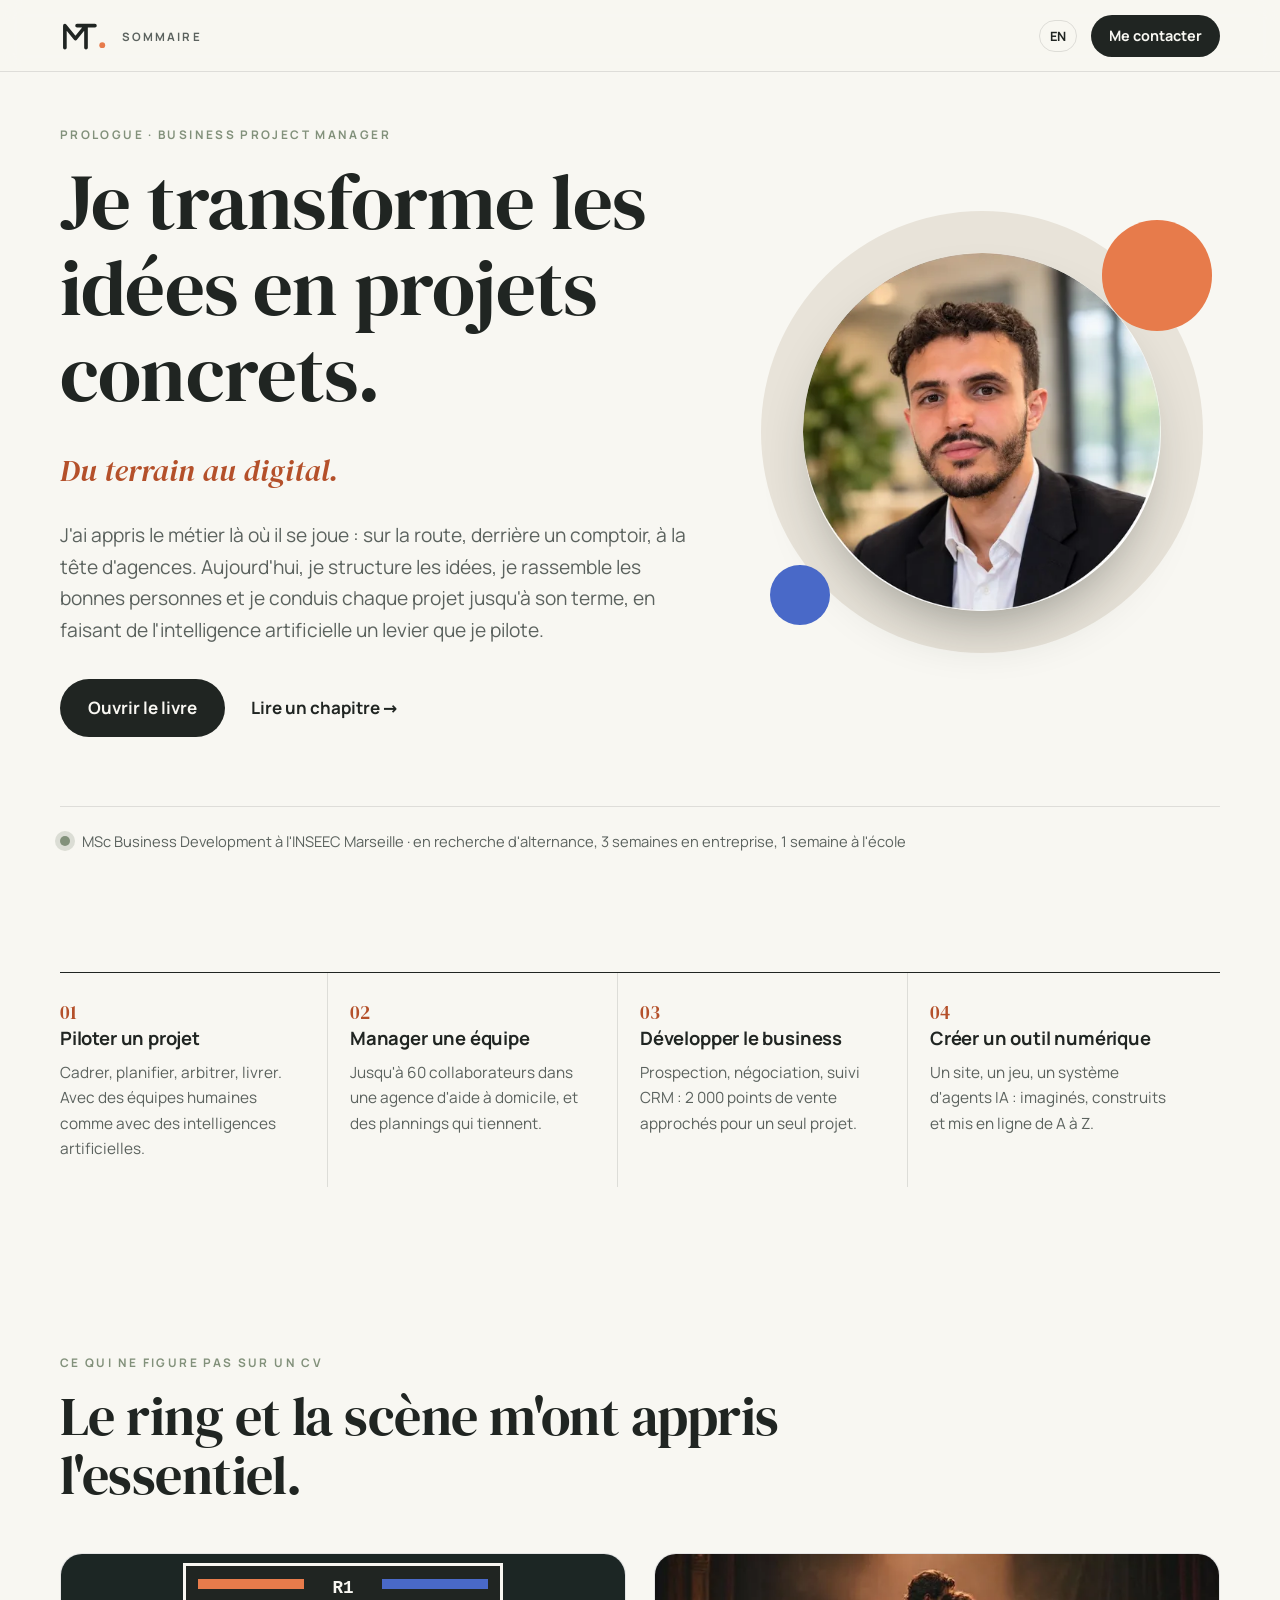
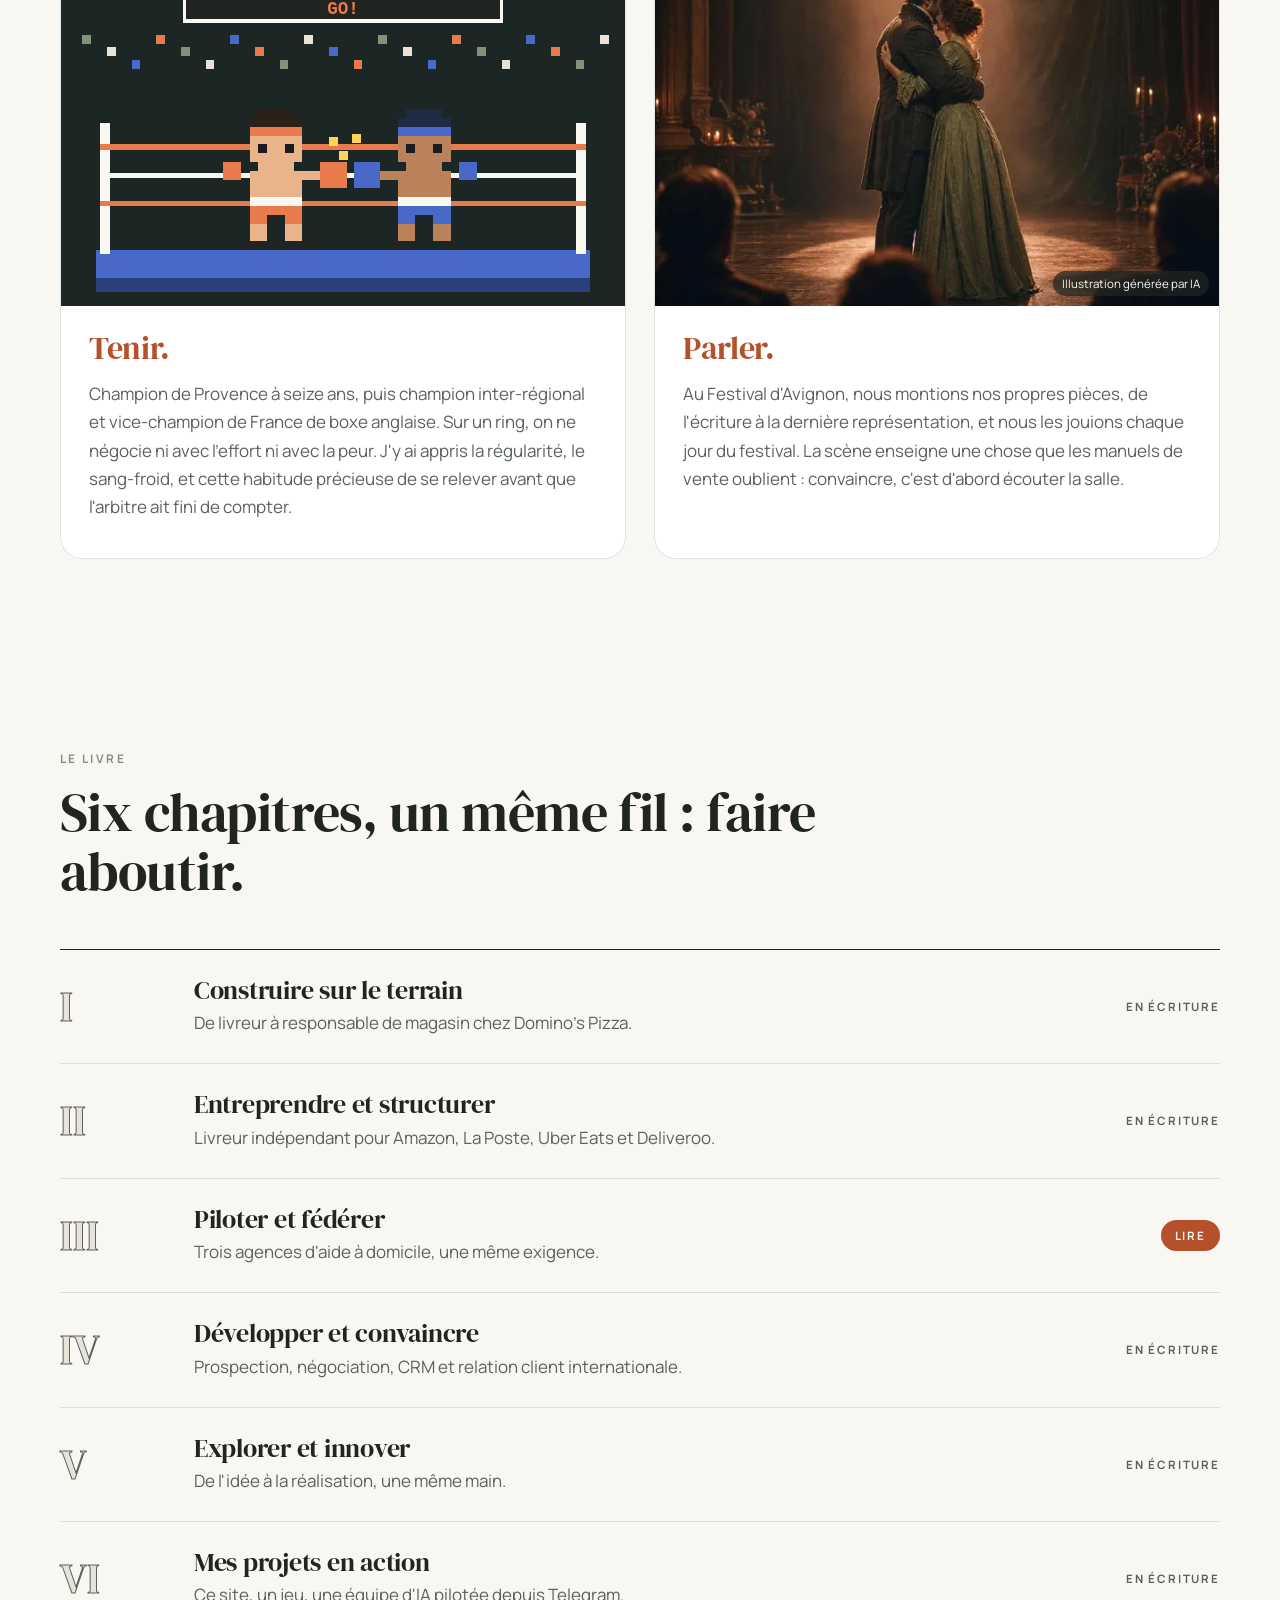
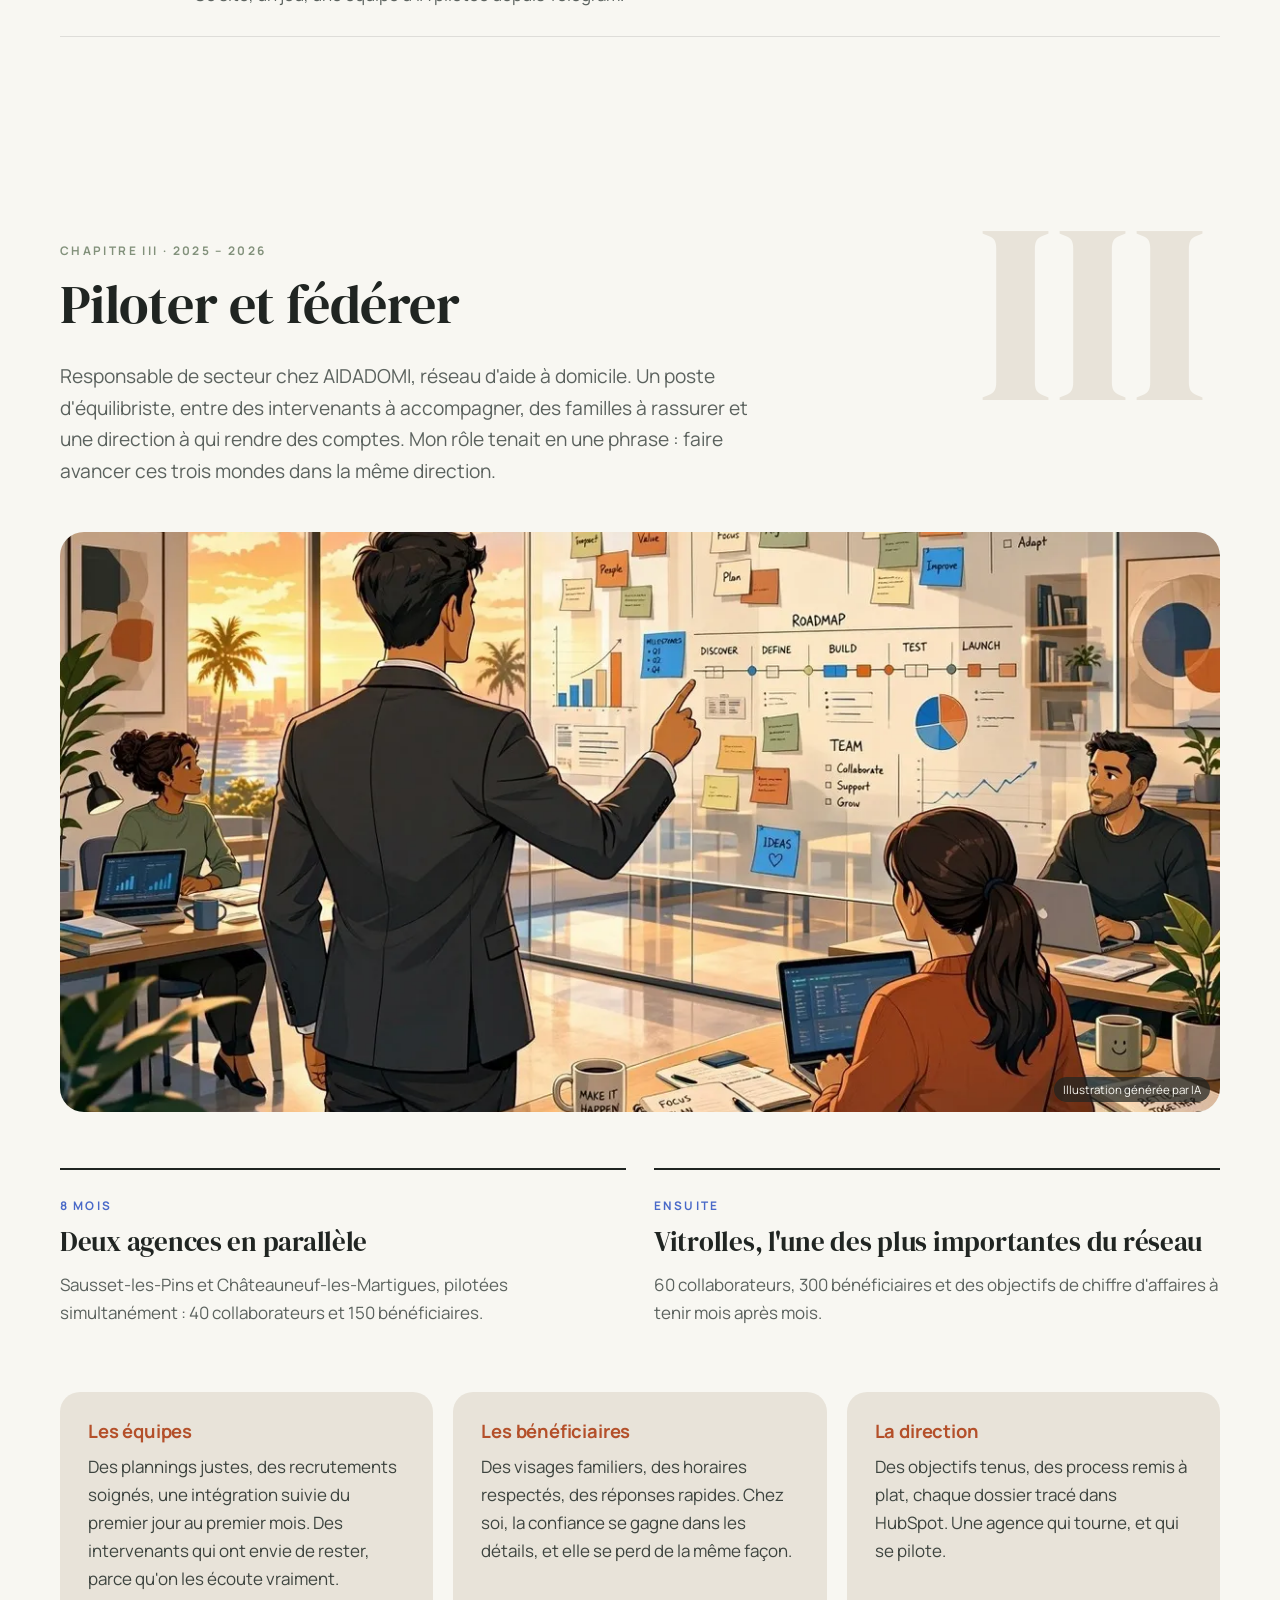
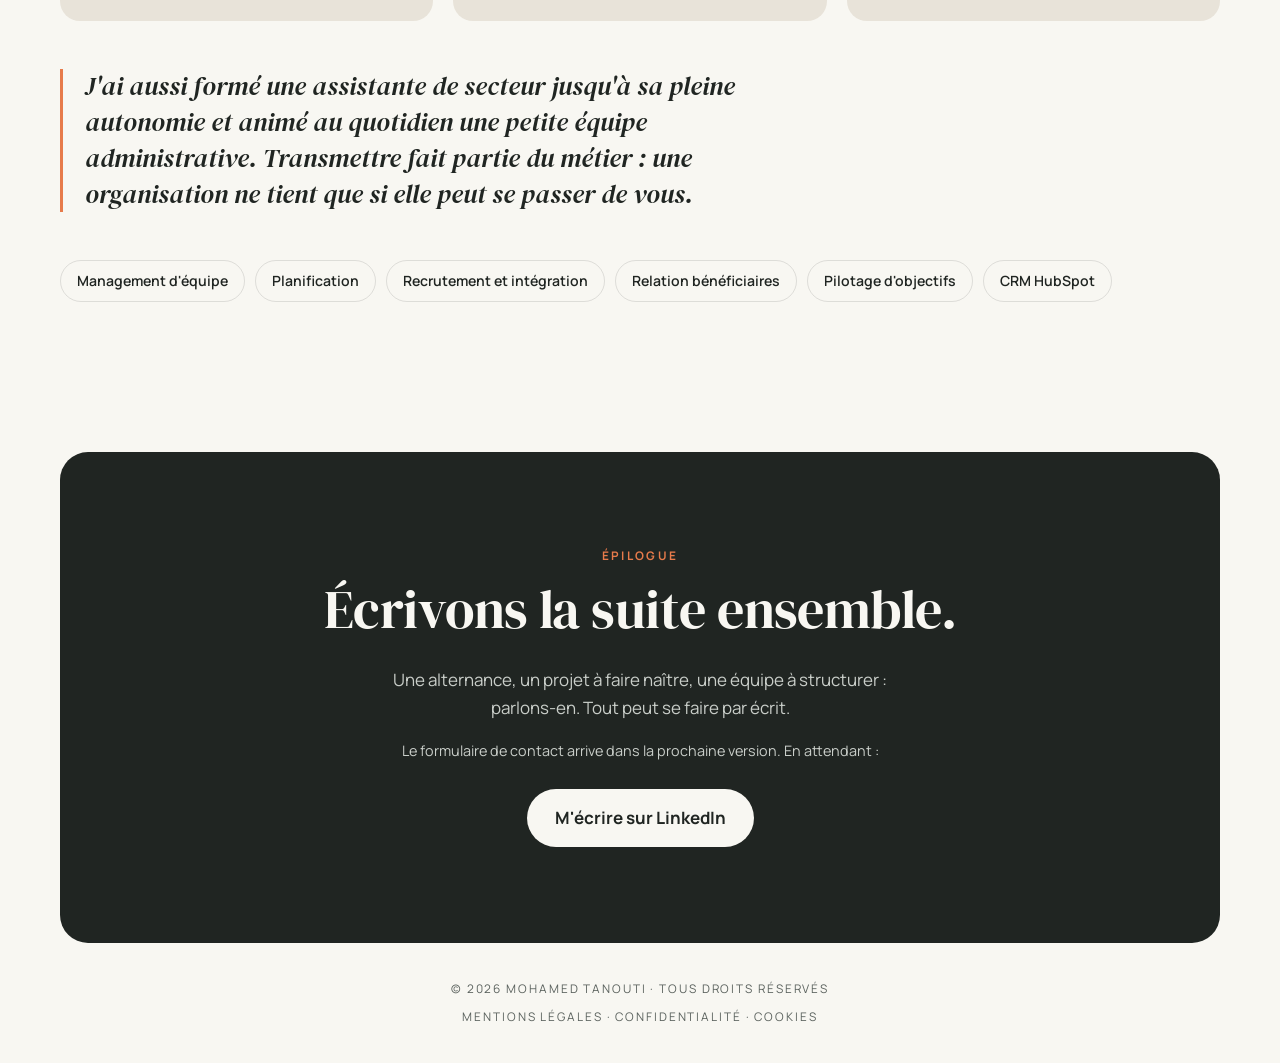
==== index.html @ 03c58f53 "Refonte Natural Digital : prototype (accueil + chapitre III), livre.js et CSP dédiée Co-Authored-By:" ====
<!DOCTYPE html>
<html lang="fr">
<head>
  <meta charset="utf-8">
  <meta name="viewport" content="width=device-width, initial-scale=1">
  <title>Mohamed Tanouti — Business Project Manager à Marseille</title>
  <meta name="description" content="Business Project Manager à Marseille, en recherche d'alternance. Du terrain au digital : management d'équipes, développement commercial et projets numériques conduits de l'idée à la mise en ligne.">
  <link rel="canonical" href="https://les-experiences-de-mohamed-tanouti.pages.dev/">
  <link rel="alternate" hreflang="fr" href="https://les-experiences-de-mohamed-tanouti.pages.dev/">
  <link rel="alternate" hreflang="en" href="https://les-experiences-de-mohamed-tanouti.pages.dev/en/">
  <link rel="alternate" hreflang="x-default" href="https://les-experiences-de-mohamed-tanouti.pages.dev/">
  <meta property="og:type" content="profile">
  <meta property="og:locale" content="fr_FR">
  <meta property="og:title" content="Mohamed Tanouti — Business Project Manager">
  <meta property="og:description" content="Je transforme les idées en projets concrets. Du terrain au digital.">
  <meta property="og:url" content="https://les-experiences-de-mohamed-tanouti.pages.dev/">
  <meta property="og:image" content="https://les-experiences-de-mohamed-tanouti.pages.dev/img/portrait-800.webp">
  <meta name="theme-color" content="#F8F7F2">
  <link rel="preload" href="/polices/manrope.woff2" as="font" type="font/woff2" crossorigin>
  <link rel="preload" href="/polices/dm-serif-display.woff2" as="font" type="font/woff2" crossorigin>
  <link rel="stylesheet" href="/nd.css">
  <link rel="icon" href="/favicon.svg" type="image/svg+xml">
  <script src="/livre.js" defer></script>
</head>
<body>
  <a class="evitement" href="#contenu">Aller au contenu</a>
  <div class="progression" aria-hidden="true"></div>

  <header class="tete">
    <a class="mt" href="#table" data-ouvre-table aria-controls="table" aria-expanded="false" aria-label="Ouvrir la table des matières">
      <svg viewBox="0 0 64 40" aria-hidden="true"><path class="mt__trait" d="M6 34V7l13 16L32 7v27M21 7h22"/><circle class="mt__point" cx="52" cy="31" r="3.6"/></svg>
      <span class="mt__aide">Sommaire</span>
    </a>
    <nav class="tete__liens" aria-label="Raccourcis">
      <a href="/en/" hreflang="en" lang="en" class="langue" aria-label="English version">EN</a>
      <a href="#epilogue" class="bouton bouton--petit">Me contacter</a>
    </nav>
  </header>

  <nav id="table" class="table" aria-label="Table des matières" hidden>
    <div class="table__page">
      <p class="surtitre">Table des matières</p>
      <ol class="table__liste">
        <li><a href="#prologue"><span>Prologue</span>Qui je suis</a></li>
        <li><a href="#chapitres"><span>I</span>Construire sur le terrain</a></li>
        <li><a href="#chapitres"><span>II</span>Entreprendre et structurer</a></li>
        <li><a href="#chapitre-3"><span>III</span>Piloter et fédérer</a></li>
        <li><a href="#chapitres"><span>IV</span>Développer et convaincre</a></li>
        <li><a href="#chapitres"><span>V</span>Explorer et innover</a></li>
        <li><a href="#chapitres"><span>VI</span>Mes projets en action</a></li>
        <li><a href="#epilogue"><span>Épilogue</span>Écrivons la suite ensemble</a></li>
      </ol>
      <button type="button" class="table__fermer" data-ferme-table>Fermer</button>
    </div>
  </nav>

  <main id="contenu">

    <!-- PROLOGUE -->
    <section id="prologue" class="prologue" aria-labelledby="titre-prologue">
      <div class="prologue__texte">
        <p class="surtitre">Prologue · Business Project Manager</p>
        <h1 id="titre-prologue">Je transforme les idées en projets concrets.</h1>
        <p class="signature">Du terrain au digital.</p>
        <p class="chapo">J'ai appris le métier là où il se joue : sur la route, derrière un comptoir, à la tête d'agences. Aujourd'hui, je structure les idées, je rassemble les bonnes personnes et je conduis chaque projet jusqu'à son terme, en faisant de l'intelligence artificielle un levier que je pilote.</p>
        <div class="actions">
          <a class="bouton" href="#chapitres">Ouvrir le livre</a>
          <a class="lien" href="#chapitre-3">Lire un chapitre →</a>
        </div>
      </div>
      <div class="prologue__visuel">
        <span class="forme forme--sable" data-profondeur="18" aria-hidden="true"></span>
        <span class="forme forme--terre" data-profondeur="-26" aria-hidden="true"></span>
        <span class="forme forme--bleu" data-profondeur="34" aria-hidden="true"></span>
        <img class="portrait" src="/img/portrait-800.webp" srcset="/img/portrait-480.webp 480w, /img/portrait-800.webp 800w" sizes="(max-width: 760px) 70vw, 420px" width="800" height="800" alt="Portrait de Mohamed Tanouti, en veste sombre et chemise blanche" fetchpriority="high">
      </div>
      <p class="prologue__statut"><span class="pastille" aria-hidden="true"></span>MSc Business Development à l'INSEEC Marseille · en recherche d'alternance, 3 semaines en entreprise, 1 semaine à l'école</p>
    </section>

    <!-- SAVOIR-FAIRE -->
    <section class="savoir" aria-labelledby="titre-savoir">
      <h2 id="titre-savoir" class="visuellement-cache">Ce que je sais faire</h2>
      <ul class="savoir__liste">
        <li data-revele><span class="savoir__num">01</span><h3>Piloter un projet</h3><p>Cadrer, planifier, arbitrer, livrer. Avec des équipes humaines comme avec des intelligences artificielles.</p></li>
        <li data-revele><span class="savoir__num">02</span><h3>Manager une équipe</h3><p>Jusqu'à 60 collaborateurs dans une agence d'aide à domicile, et des plannings qui tiennent.</p></li>
        <li data-revele><span class="savoir__num">03</span><h3>Développer le business</h3><p>Prospection, négociation, suivi CRM : 2 000 points de vente approchés pour un seul projet.</p></li>
        <li data-revele><span class="savoir__num">04</span><h3>Créer un outil numérique</h3><p>Un site, un jeu, un système d'agents IA : imaginés, construits et mis en ligne de A à Z.</p></li>
      </ul>
    </section>

    <!-- PERSONNALITÉ -->
    <section class="personnalite" aria-labelledby="titre-perso">
      <div class="entete-section" data-revele>
        <p class="surtitre">Ce qui ne figure pas sur un CV</p>
        <h2 id="titre-perso">Le ring et la scène m'ont appris l'essentiel.</h2>
      </div>
      <div class="perso">
        <article class="perso__carte" data-revele>
          <div class="perso__media perso__media--boxe" data-anime><svg class="boxe8" viewBox="0 0 320 200" role="img" aria-label="Animation en pixel art, façon jeu vidéo des années 1980 : deux boxeurs échangent des coups sur un ring, sous un tableau de score">
  <rect class="boxe8__fond" width="320" height="200"/>
  <g class="boxe8__foule"><rect x="12" y="46" width="5" height="5" fill="#82917B"/><rect x="26" y="53" width="5" height="5" fill="#E8E3D9"/><rect x="40" y="60" width="5" height="5" fill="#4969C8"/><rect x="54" y="46" width="5" height="5" fill="#E77B4B"/><rect x="68" y="53" width="5" height="5" fill="#82917B"/><rect x="82" y="60" width="5" height="5" fill="#E8E3D9"/><rect x="96" y="46" width="5" height="5" fill="#4969C8"/><rect x="110" y="53" width="5" height="5" fill="#E77B4B"/><rect x="124" y="60" width="5" height="5" fill="#82917B"/><rect x="138" y="46" width="5" height="5" fill="#E8E3D9"/><rect x="152" y="53" width="5" height="5" fill="#4969C8"/><rect x="166" y="60" width="5" height="5" fill="#E77B4B"/><rect x="180" y="46" width="5" height="5" fill="#82917B"/><rect x="194" y="53" width="5" height="5" fill="#E8E3D9"/><rect x="208" y="60" width="5" height="5" fill="#4969C8"/><rect x="222" y="46" width="5" height="5" fill="#E77B4B"/><rect x="236" y="53" width="5" height="5" fill="#82917B"/><rect x="250" y="60" width="5" height="5" fill="#E8E3D9"/><rect x="264" y="46" width="5" height="5" fill="#4969C8"/><rect x="278" y="53" width="5" height="5" fill="#E77B4B"/><rect x="292" y="60" width="5" height="5" fill="#82917B"/><rect x="306" y="46" width="5" height="5" fill="#E8E3D9"/></g>
  <g class="boxe8__score">
    <rect x="70" y="6" width="180" height="32" fill="#202522" stroke="#F8F7F2" stroke-width="2"/>
    <rect x="78" y="14" width="60" height="6" fill="#3a3f3c"/><rect class="vie vie--a" x="78" y="14" width="60" height="6" fill="#E77B4B"/>
    <rect x="182" y="14" width="60" height="6" fill="#3a3f3c"/><rect class="vie vie--b" x="182" y="14" width="60" height="6" fill="#4969C8"/>
    <text x="160" y="22" class="boxe8__round">R1</text>
    <text x="160" y="34" class="boxe8__chrono">GO!</text>
  </g>
  <g class="boxe8__ring">
    <rect x="20" y="168" width="280" height="16" fill="#4969C8"/>
    <rect x="20" y="184" width="280" height="8" fill="#2c3f7d"/>
    <rect x="22" y="96" width="6" height="74" fill="#F8F7F2"/><rect x="292" y="96" width="6" height="74" fill="#F8F7F2"/>
    <rect x="22" y="108" width="276" height="3" fill="#E77B4B"/><rect x="22" y="124" width="276" height="3" fill="#F8F7F2"/><rect x="22" y="140" width="276" height="3" fill="#E77B4B"/>
  </g>
  <g class="pix pix--a"><rect x="112" y="88" width="5" height="5" fill="#2b2118"/><rect x="117" y="88" width="5" height="5" fill="#2b2118"/><rect x="122" y="88" width="5" height="5" fill="#2b2118"/><rect x="127" y="88" width="5" height="5" fill="#2b2118"/><rect x="107" y="93" width="5" height="5" fill="#2b2118"/><rect x="112" y="93" width="5" height="5" fill="#2b2118"/><rect x="117" y="93" width="5" height="5" fill="#2b2118"/><rect x="122" y="93" width="5" height="5" fill="#2b2118"/><rect x="127" y="93" width="5" height="5" fill="#2b2118"/><rect x="132" y="93" width="5" height="5" fill="#2b2118"/><rect x="107" y="98" width="5" height="5" fill="#E77B4B"/><rect x="112" y="98" width="5" height="5" fill="#E77B4B"/><rect x="117" y="98" width="5" height="5" fill="#E77B4B"/><rect x="122" y="98" width="5" height="5" fill="#E77B4B"/><rect x="127" y="98" width="5" height="5" fill="#E77B4B"/><rect x="132" y="98" width="5" height="5" fill="#E77B4B"/><rect x="107" y="103" width="5" height="5" fill="#e9b48a"/><rect x="112" y="103" width="5" height="5" fill="#e9b48a"/><rect x="117" y="103" width="5" height="5" fill="#e9b48a"/><rect x="122" y="103" width="5" height="5" fill="#e9b48a"/><rect x="127" y="103" width="5" height="5" fill="#e9b48a"/><rect x="132" y="103" width="5" height="5" fill="#e9b48a"/><rect x="107" y="108" width="5" height="5" fill="#e9b48a"/><rect x="112" y="108" width="5" height="5" fill="#1b1b1f"/><rect x="117" y="108" width="5" height="5" fill="#e9b48a"/><rect x="122" y="108" width="5" height="5" fill="#e9b48a"/><rect x="127" y="108" width="5" height="5" fill="#1b1b1f"/><rect x="132" y="108" width="5" height="5" fill="#e9b48a"/><rect x="107" y="113" width="5" height="5" fill="#e9b48a"/><rect x="112" y="113" width="5" height="5" fill="#e9b48a"/><rect x="117" y="113" width="5" height="5" fill="#e9b48a"/><rect x="122" y="113" width="5" height="5" fill="#e9b48a"/><rect x="127" y="113" width="5" height="5" fill="#e9b48a"/><rect x="132" y="113" width="5" height="5" fill="#e9b48a"/><rect x="92" y="118" width="5" height="5" fill="#E77B4B"/><rect x="97" y="118" width="5" height="5" fill="#E77B4B"/><rect x="112" y="118" width="5" height="5" fill="#e9b48a"/><rect x="117" y="118" width="5" height="5" fill="#e9b48a"/><rect x="122" y="118" width="5" height="5" fill="#e9b48a"/><rect x="127" y="118" width="5" height="5" fill="#e9b48a"/><rect x="92" y="123" width="5" height="5" fill="#E77B4B"/><rect x="97" y="123" width="5" height="5" fill="#E77B4B"/><rect x="107" y="123" width="5" height="5" fill="#e9b48a"/><rect x="112" y="123" width="5" height="5" fill="#e9b48a"/><rect x="117" y="123" width="5" height="5" fill="#e9b48a"/><rect x="122" y="123" width="5" height="5" fill="#e9b48a"/><rect x="127" y="123" width="5" height="5" fill="#e9b48a"/><rect x="132" y="123" width="5" height="5" fill="#e9b48a"/><rect x="107" y="128" width="5" height="5" fill="#e9b48a"/><rect x="112" y="128" width="5" height="5" fill="#e9b48a"/><rect x="117" y="128" width="5" height="5" fill="#e9b48a"/><rect x="122" y="128" width="5" height="5" fill="#e9b48a"/><rect x="127" y="128" width="5" height="5" fill="#e9b48a"/><rect x="132" y="128" width="5" height="5" fill="#e9b48a"/><rect x="107" y="133" width="5" height="5" fill="#e9b48a"/><rect x="112" y="133" width="5" height="5" fill="#e9b48a"/><rect x="117" y="133" width="5" height="5" fill="#e9b48a"/><rect x="122" y="133" width="5" height="5" fill="#e9b48a"/><rect x="127" y="133" width="5" height="5" fill="#e9b48a"/><rect x="132" y="133" width="5" height="5" fill="#e9b48a"/><rect x="107" y="138" width="5" height="5" fill="#F8F7F2"/><rect x="112" y="138" width="5" height="5" fill="#F8F7F2"/><rect x="117" y="138" width="5" height="5" fill="#F8F7F2"/><rect x="122" y="138" width="5" height="5" fill="#F8F7F2"/><rect x="127" y="138" width="5" height="5" fill="#F8F7F2"/><rect x="132" y="138" width="5" height="5" fill="#F8F7F2"/><rect x="107" y="143" width="5" height="5" fill="#E77B4B"/><rect x="112" y="143" width="5" height="5" fill="#E77B4B"/><rect x="117" y="143" width="5" height="5" fill="#E77B4B"/><rect x="122" y="143" width="5" height="5" fill="#E77B4B"/><rect x="127" y="143" width="5" height="5" fill="#E77B4B"/><rect x="132" y="143" width="5" height="5" fill="#E77B4B"/><rect x="107" y="148" width="5" height="5" fill="#E77B4B"/><rect x="112" y="148" width="5" height="5" fill="#E77B4B"/><rect x="127" y="148" width="5" height="5" fill="#E77B4B"/><rect x="132" y="148" width="5" height="5" fill="#E77B4B"/><rect x="107" y="153" width="5" height="5" fill="#e9b48a"/><rect x="112" y="153" width="5" height="5" fill="#e9b48a"/><rect x="127" y="153" width="5" height="5" fill="#e9b48a"/><rect x="132" y="153" width="5" height="5" fill="#e9b48a"/><rect x="107" y="158" width="5" height="5" fill="#e9b48a"/><rect x="112" y="158" width="5" height="5" fill="#e9b48a"/><rect x="127" y="158" width="5" height="5" fill="#e9b48a"/><rect x="132" y="158" width="5" height="5" fill="#e9b48a"/><rect x="102" y="163" width="5" height="5" fill="#202522"/><rect x="107" y="163" width="5" height="5" fill="#202522"/><rect x="132" y="163" width="5" height="5" fill="#202522"/><rect x="137" y="163" width="5" height="5" fill="#202522"/><g class="pix__poing"><rect x="147" y="118" width="5" height="5" fill="#E77B4B"/><rect x="152" y="118" width="5" height="5" fill="#E77B4B"/><rect x="157" y="118" width="5" height="5" fill="#E77B4B"/><rect x="132" y="123" width="5" height="5" fill="#e9b48a"/><rect x="137" y="123" width="5" height="5" fill="#e9b48a"/><rect x="142" y="123" width="5" height="5" fill="#e9b48a"/><rect x="147" y="123" width="5" height="5" fill="#E77B4B"/><rect x="152" y="123" width="5" height="5" fill="#E77B4B"/><rect x="157" y="123" width="5" height="5" fill="#E77B4B"/><rect x="147" y="128" width="5" height="5" fill="#E77B4B"/><rect x="152" y="128" width="5" height="5" fill="#E77B4B"/><rect x="157" y="128" width="5" height="5" fill="#E77B4B"/></g></g>
  <g class="pix pix--b" transform="translate(402 0) scale(-1 1)"><rect x="186" y="88" width="5" height="5" fill="#1f2a44"/><rect x="191" y="88" width="5" height="5" fill="#1f2a44"/><rect x="196" y="88" width="5" height="5" fill="#1f2a44"/><rect x="201" y="88" width="5" height="5" fill="#1f2a44"/><rect x="181" y="93" width="5" height="5" fill="#1f2a44"/><rect x="186" y="93" width="5" height="5" fill="#1f2a44"/><rect x="191" y="93" width="5" height="5" fill="#1f2a44"/><rect x="196" y="93" width="5" height="5" fill="#1f2a44"/><rect x="201" y="93" width="5" height="5" fill="#1f2a44"/><rect x="206" y="93" width="5" height="5" fill="#1f2a44"/><rect x="181" y="98" width="5" height="5" fill="#4969C8"/><rect x="186" y="98" width="5" height="5" fill="#4969C8"/><rect x="191" y="98" width="5" height="5" fill="#4969C8"/><rect x="196" y="98" width="5" height="5" fill="#4969C8"/><rect x="201" y="98" width="5" height="5" fill="#4969C8"/><rect x="206" y="98" width="5" height="5" fill="#4969C8"/><rect x="181" y="103" width="5" height="5" fill="#b9825a"/><rect x="186" y="103" width="5" height="5" fill="#b9825a"/><rect x="191" y="103" width="5" height="5" fill="#b9825a"/><rect x="196" y="103" width="5" height="5" fill="#b9825a"/><rect x="201" y="103" width="5" height="5" fill="#b9825a"/><rect x="206" y="103" width="5" height="5" fill="#b9825a"/><rect x="181" y="108" width="5" height="5" fill="#b9825a"/><rect x="186" y="108" width="5" height="5" fill="#1b1b1f"/><rect x="191" y="108" width="5" height="5" fill="#b9825a"/><rect x="196" y="108" width="5" height="5" fill="#b9825a"/><rect x="201" y="108" width="5" height="5" fill="#1b1b1f"/><rect x="206" y="108" width="5" height="5" fill="#b9825a"/><rect x="181" y="113" width="5" height="5" fill="#b9825a"/><rect x="186" y="113" width="5" height="5" fill="#b9825a"/><rect x="191" y="113" width="5" height="5" fill="#b9825a"/><rect x="196" y="113" width="5" height="5" fill="#b9825a"/><rect x="201" y="113" width="5" height="5" fill="#b9825a"/><rect x="206" y="113" width="5" height="5" fill="#b9825a"/><rect x="166" y="118" width="5" height="5" fill="#4969C8"/><rect x="171" y="118" width="5" height="5" fill="#4969C8"/><rect x="186" y="118" width="5" height="5" fill="#b9825a"/><rect x="191" y="118" width="5" height="5" fill="#b9825a"/><rect x="196" y="118" width="5" height="5" fill="#b9825a"/><rect x="201" y="118" width="5" height="5" fill="#b9825a"/><rect x="166" y="123" width="5" height="5" fill="#4969C8"/><rect x="171" y="123" width="5" height="5" fill="#4969C8"/><rect x="181" y="123" width="5" height="5" fill="#b9825a"/><rect x="186" y="123" width="5" height="5" fill="#b9825a"/><rect x="191" y="123" width="5" height="5" fill="#b9825a"/><rect x="196" y="123" width="5" height="5" fill="#b9825a"/><rect x="201" y="123" width="5" height="5" fill="#b9825a"/><rect x="206" y="123" width="5" height="5" fill="#b9825a"/><rect x="181" y="128" width="5" height="5" fill="#b9825a"/><rect x="186" y="128" width="5" height="5" fill="#b9825a"/><rect x="191" y="128" width="5" height="5" fill="#b9825a"/><rect x="196" y="128" width="5" height="5" fill="#b9825a"/><rect x="201" y="128" width="5" height="5" fill="#b9825a"/><rect x="206" y="128" width="5" height="5" fill="#b9825a"/><rect x="181" y="133" width="5" height="5" fill="#b9825a"/><rect x="186" y="133" width="5" height="5" fill="#b9825a"/><rect x="191" y="133" width="5" height="5" fill="#b9825a"/><rect x="196" y="133" width="5" height="5" fill="#b9825a"/><rect x="201" y="133" width="5" height="5" fill="#b9825a"/><rect x="206" y="133" width="5" height="5" fill="#b9825a"/><rect x="181" y="138" width="5" height="5" fill="#F8F7F2"/><rect x="186" y="138" width="5" height="5" fill="#F8F7F2"/><rect x="191" y="138" width="5" height="5" fill="#F8F7F2"/><rect x="196" y="138" width="5" height="5" fill="#F8F7F2"/><rect x="201" y="138" width="5" height="5" fill="#F8F7F2"/><rect x="206" y="138" width="5" height="5" fill="#F8F7F2"/><rect x="181" y="143" width="5" height="5" fill="#4969C8"/><rect x="186" y="143" width="5" height="5" fill="#4969C8"/><rect x="191" y="143" width="5" height="5" fill="#4969C8"/><rect x="196" y="143" width="5" height="5" fill="#4969C8"/><rect x="201" y="143" width="5" height="5" fill="#4969C8"/><rect x="206" y="143" width="5" height="5" fill="#4969C8"/><rect x="181" y="148" width="5" height="5" fill="#4969C8"/><rect x="186" y="148" width="5" height="5" fill="#4969C8"/><rect x="201" y="148" width="5" height="5" fill="#4969C8"/><rect x="206" y="148" width="5" height="5" fill="#4969C8"/><rect x="181" y="153" width="5" height="5" fill="#b9825a"/><rect x="186" y="153" width="5" height="5" fill="#b9825a"/><rect x="201" y="153" width="5" height="5" fill="#b9825a"/><rect x="206" y="153" width="5" height="5" fill="#b9825a"/><rect x="181" y="158" width="5" height="5" fill="#b9825a"/><rect x="186" y="158" width="5" height="5" fill="#b9825a"/><rect x="201" y="158" width="5" height="5" fill="#b9825a"/><rect x="206" y="158" width="5" height="5" fill="#b9825a"/><rect x="176" y="163" width="5" height="5" fill="#202522"/><rect x="181" y="163" width="5" height="5" fill="#202522"/><rect x="206" y="163" width="5" height="5" fill="#202522"/><rect x="211" y="163" width="5" height="5" fill="#202522"/><g class="pix__poing"><rect x="221" y="118" width="5" height="5" fill="#4969C8"/><rect x="226" y="118" width="5" height="5" fill="#4969C8"/><rect x="231" y="118" width="5" height="5" fill="#4969C8"/><rect x="206" y="123" width="5" height="5" fill="#b9825a"/><rect x="211" y="123" width="5" height="5" fill="#b9825a"/><rect x="216" y="123" width="5" height="5" fill="#b9825a"/><rect x="221" y="123" width="5" height="5" fill="#4969C8"/><rect x="226" y="123" width="5" height="5" fill="#4969C8"/><rect x="231" y="123" width="5" height="5" fill="#4969C8"/><rect x="221" y="128" width="5" height="5" fill="#4969C8"/><rect x="226" y="128" width="5" height="5" fill="#4969C8"/><rect x="231" y="128" width="5" height="5" fill="#4969C8"/></g></g>
  <g class="pix__choc"><rect x="158" y="112" width="5" height="5"/><rect x="152" y="104" width="5" height="5"/><rect x="165" y="102" width="5" height="5"/></g>
</svg></div>
          <div class="perso__texte">
            <h3>Tenir.</h3>
            <p>Champion de Provence à seize ans, puis champion inter-régional et vice-champion de France de boxe anglaise. Sur un ring, on ne négocie ni avec l'effort ni avec la peur. J'y ai appris la régularité, le sang-froid, et cette habitude précieuse de se relever avant que l'arbitre ait fini de compter.</p>
          </div>
        </article>
        <article class="perso__carte" data-revele>
          <figure class="perso__media">
            <img src="/img/theatre-1200.webp" srcset="/img/theatre-640.webp 640w, /img/theatre-1200.webp 1200w" sizes="(max-width: 900px) 100vw, 560px" width="1200" height="740" alt="Deux comédiens en costumes d'époque s'enlacent au centre d'une scène, dans le faisceau d'un projecteur" loading="lazy">
            <figcaption>Illustration générée par IA</figcaption>
          </figure>
          <div class="perso__texte">
            <h3>Parler.</h3>
            <p>Au Festival d'Avignon, nous montions nos propres pièces, de l'écriture à la dernière représentation, et nous les jouions chaque jour du festival. La scène enseigne une chose que les manuels de vente oublient : convaincre, c'est d'abord écouter la salle.</p>
          </div>
        </article>
      </div>
    </section>

    <!-- LE LIVRE -->
    <section id="chapitres" class="livre" aria-labelledby="titre-livre">
      <div class="entete-section" data-revele>
        <p class="surtitre">Le livre</p>
        <h2 id="titre-livre">Six chapitres, un même fil : faire aboutir.</h2>
      </div>
      <ol class="livre__chapitres">
        <li class="chap" data-revele><span class="chap__num">I</span><div><h3>Construire sur le terrain</h3><p>De livreur à responsable de magasin chez Domino's Pizza.</p></div><span class="chap__etat">En écriture</span></li>
        <li class="chap" data-revele><span class="chap__num">II</span><div><h3>Entreprendre et structurer</h3><p>Livreur indépendant pour Amazon, La Poste, Uber Eats et Deliveroo.</p></div><span class="chap__etat">En écriture</span></li>
        <li class="chap chap--ouvert" data-revele><span class="chap__num">III</span><div><h3><a href="#chapitre-3">Piloter et fédérer</a></h3><p>Trois agences d'aide à domicile, une même exigence.</p></div><span class="chap__etat">Lire</span></li>
        <li class="chap" data-revele><span class="chap__num">IV</span><div><h3>Développer et convaincre</h3><p>Prospection, négociation, CRM et relation client internationale.</p></div><span class="chap__etat">En écriture</span></li>
        <li class="chap" data-revele><span class="chap__num">V</span><div><h3>Explorer et innover</h3><p>De l'idée à la réalisation, une même main.</p></div><span class="chap__etat">En écriture</span></li>
        <li class="chap" data-revele><span class="chap__num">VI</span><div><h3>Mes projets en action</h3><p>Ce site, un jeu, une équipe d'IA pilotée depuis Telegram.</p></div><span class="chap__etat">En écriture</span></li>
      </ol>
    </section>

    <!-- CHAPITRE III -->
    <article id="chapitre-3" class="chapitre" aria-labelledby="titre-chap3">
      <header class="chapitre__tete" data-revele>
        <span class="chapitre__numero" aria-hidden="true">III</span>
        <p class="surtitre">Chapitre III · 2025 – 2026</p>
        <h2 id="titre-chap3">Piloter et fédérer</h2>
        <p class="chapo">Responsable de secteur chez AIDADOMI, réseau d'aide à domicile. Un poste d'équilibriste, entre des intervenants à accompagner, des familles à rassurer et une direction à qui rendre des comptes. Mon rôle tenait en une phrase : faire avancer ces trois mondes dans la même direction.</p>
      </header>

      <figure class="chapitre__visuel" data-revele>
        <img src="/img/pilotage-1200.webp" srcset="/img/pilotage-640.webp 640w, /img/pilotage-1200.webp 1200w" sizes="(max-width: 1100px) 100vw, 1100px" width="1200" height="740" alt="Illustration : un chef de projet présente une feuille de route sur une paroi vitrée à son équipe, dans un bureau lumineux" loading="lazy">
        <figcaption>Illustration générée par IA</figcaption>
      </figure>

      <div class="chapitre__corps">
        <ol class="etapes">
          <li data-revele><span class="etapes__quand">8 mois</span><h3>Deux agences en parallèle</h3><p>Sausset-les-Pins et Châteauneuf-les-Martigues, pilotées simultanément : 40 collaborateurs et 150 bénéficiaires.</p></li>
          <li data-revele><span class="etapes__quand">Ensuite</span><h3>Vitrolles, l'une des plus importantes du réseau</h3><p>60 collaborateurs, 300 bénéficiaires et des objectifs de chiffre d'affaires à tenir mois après mois.</p></li>
        </ol>

        <div class="trio">
          <section class="trio__carte" data-revele data-survol>
            <h3>Les équipes</h3>
            <p>Des plannings justes, des recrutements soignés, une intégration suivie du premier jour au premier mois. Des intervenants qui ont envie de rester, parce qu'on les écoute vraiment.</p>
          </section>
          <section class="trio__carte" data-revele data-survol>
            <h3>Les bénéficiaires</h3>
            <p>Des visages familiers, des horaires respectés, des réponses rapides. Chez soi, la confiance se gagne dans les détails, et elle se perd de la même façon.</p>
          </section>
          <section class="trio__carte" data-revele data-survol>
            <h3>La direction</h3>
            <p>Des objectifs tenus, des process remis à plat, chaque dossier tracé dans HubSpot. Une agence qui tourne, et qui se pilote.</p>
          </section>
        </div>

        <p class="chapitre__transmission" data-revele>J'ai aussi formé une assistante de secteur jusqu'à sa pleine autonomie et animé au quotidien une petite équipe administrative. Transmettre fait partie du métier : une organisation ne tient que si elle peut se passer de vous.</p>

        <ul class="competences" aria-label="Compétences mobilisées">
          <li>Management d'équipe</li><li>Planification</li><li>Recrutement et intégration</li><li>Relation bénéficiaires</li><li>Pilotage d'objectifs</li><li>CRM HubSpot</li>
        </ul>
      </div>
    </article>

    <!-- ÉPILOGUE -->
    <section id="epilogue" class="epilogue" aria-labelledby="titre-epilogue">
      <p class="surtitre">Épilogue</p>
      <h2 id="titre-epilogue">Écrivons la suite ensemble.</h2>
      <p>Une alternance, un projet à faire naître, une équipe à structurer : parlons-en. Tout peut se faire par écrit.</p>
      <p class="epilogue__note">Le formulaire de contact arrive dans la prochaine version. En attendant :</p>
      <a class="bouton" href="https://www.linkedin.com/in/mohamed-t-906a33336" rel="noopener">M'écrire sur LinkedIn</a>
    </section>
  </main>

  <footer class="pied">
    <p>© 2026 Mohamed Tanouti · Tous droits réservés</p>
    <nav class="pied__liens" aria-label="Informations légales">
      <a href="/mentions-legales/">Mentions légales</a><span aria-hidden="true"> · </span><a href="/confidentialite/">Confidentialité</a><span aria-hidden="true"> · </span><a href="/cookies/">Cookies</a>
    </nav>
  </footer>
</body>
</html>
---- nd.css ----
/* nd.css — « Natural Digital, l'innovation humaine ». Portfolio de Mohamed Tanouti. */

@font-face { font-family: "Manrope"; src: url("/polices/manrope.woff2") format("woff2"); font-weight: 200 800; font-display: swap; }
@font-face { font-family: "DM Serif Display"; src: url("/polices/dm-serif-display.woff2") format("woff2"); font-weight: 400; font-display: swap; }
@font-face { font-family: "DM Serif Display"; src: url("/polices/dm-serif-display-italique.woff2") format("woff2"); font-weight: 400; font-style: italic; font-display: swap; }

:root {
  --ivoire: #F8F7F2;
  --sable: #E8E3D9;
  --charbon: #202522;
  --gris: #5b625e;            /* texte secondaire : contraste 6,1:1 sur ivoire */
  --terracotta: #E77B4B;      /* aplats et formes */
  --terracotta-texte: #B4502A;/* texte et liens : contraste 4,9:1 sur ivoire */
  --sauge: #82917B;
  --bleu: #4969C8;
  --ligne: rgba(32, 37, 34, .12);
  --serif: "DM Serif Display", Georgia, "Times New Roman", serif;
  --sans: "Manrope", system-ui, -apple-system, "Segoe UI", Roboto, sans-serif;
  --large: min(1160px, 100% - 40px);
  --ease: cubic-bezier(.2, .7, .2, 1);
}

*, *::before, *::after { box-sizing: border-box; }
html { scroll-behavior: smooth; scroll-padding-top: 80px; }
body { margin: 0; background: var(--ivoire); color: var(--charbon); font: 400 17px/1.65 var(--sans); -webkit-font-smoothing: antialiased; overflow-x: hidden; }
img, svg { display: block; max-width: 100%; height: auto; }
a { color: var(--terracotta-texte); text-underline-offset: .18em; }
a:focus-visible, button:focus-visible { outline: 3px solid var(--bleu); outline-offset: 3px; border-radius: 4px; }
h1, h2, h3 { margin: 0 0 .5em; line-height: 1.08; }
h1, h2 { font-family: var(--serif); font-weight: 400; letter-spacing: -.01em; }
h1 { font-size: clamp(2.6rem, 6.2vw, 5.2rem); }
h2 { font-size: clamp(2rem, 4.4vw, 3.4rem); }
h3 { font: 700 1.15rem/1.3 var(--sans); letter-spacing: -.01em; }
p { margin: 0 0 1em; }
.visuellement-cache { position: absolute; width: 1px; height: 1px; overflow: hidden; clip-path: inset(50%); white-space: nowrap; }
.evitement { position: absolute; left: -999px; top: 10px; z-index: 60; background: var(--charbon); color: var(--ivoire); padding: 10px 14px; border-radius: 8px; }
.evitement:focus { left: 10px; }
.surtitre { font: 700 .74rem/1.4 var(--sans); letter-spacing: .2em; text-transform: uppercase; color: var(--sauge); margin-bottom: 16px; }
.chapo { font-size: clamp(1.05rem, 1.5vw, 1.2rem); color: var(--gris); max-width: 60ch; }

/* Barre de progression */
.progression { position: fixed; inset: 0 0 auto; height: 3px; z-index: 40; background: var(--terracotta); transform: scaleX(0); transform-origin: left; }

/* En-tête */
.tete { position: sticky; top: 0; z-index: 30; width: var(--large); margin: 0 auto; height: 72px; display: flex; align-items: center; justify-content: space-between; }
.tete::before { content: ""; position: absolute; inset: 0 calc(50% - 50vw); z-index: -1; background: rgba(248, 247, 242, .86); backdrop-filter: blur(10px); border-bottom: 1px solid var(--ligne); }
.mt { display: flex; align-items: center; gap: 10px; color: var(--charbon); text-decoration: none; }
.mt svg { width: 52px; }
.mt__trait { fill: none; stroke: currentColor; stroke-width: 4.5; stroke-linecap: round; stroke-linejoin: round; }
.mt__point { fill: var(--terracotta); transition: transform .4s var(--ease); transform-box: fill-box; transform-origin: center; }
.mt:hover .mt__point, .mt:focus-visible .mt__point { transform: scale(1.35); }
.mt__aide { font: 700 .72rem var(--sans); letter-spacing: .18em; text-transform: uppercase; color: var(--gris); }
.tete__liens { display: flex; align-items: center; gap: 14px; }
.langue { font: 700 .8rem var(--sans); color: var(--charbon); text-decoration: none; padding: 6px 10px; border: 1px solid var(--ligne); border-radius: 999px; }
.langue:hover { border-color: var(--charbon); }

/* Boutons */
.bouton { display: inline-flex; align-items: center; gap: 8px; padding: 15px 28px; border-radius: 999px; background: var(--charbon); color: var(--ivoire); font-weight: 700; text-decoration: none; transition: transform .25s var(--ease), background .25s; }
.bouton:hover { background: var(--terracotta-texte); transform: translateY(-2px); }
.bouton--petit { padding: 9px 18px; font-size: .9rem; }
.lien { color: var(--charbon); font-weight: 700; text-decoration: none; background: linear-gradient(var(--terracotta), var(--terracotta)) 0 100% / 0 2px no-repeat; transition: background-size .35s var(--ease); }
.lien:hover { background-size: 100% 2px; }
.actions { display: flex; flex-wrap: wrap; align-items: center; gap: 26px; margin-top: 32px; }

/* Table des matières (s'ouvre avec le monogramme) */
.table { position: fixed; inset: 0; z-index: 50; display: grid; place-items: center; padding: 20px; background: rgba(32, 37, 34, .45); backdrop-filter: blur(4px); }
.table[hidden] { display: none; }
.table__page { width: min(560px, 100%); max-height: 90vh; overflow: auto; background: var(--ivoire); border-radius: 20px; padding: 36px; box-shadow: 0 30px 80px -20px rgba(32, 37, 34, .45); animation: page-ouvre .5s var(--ease) both; transform-origin: left center; }
.table__liste { list-style: none; margin: 0 0 24px; padding: 0; }
.table__liste a { display: flex; gap: 18px; align-items: baseline; padding: 12px 0; border-bottom: 1px solid var(--ligne); color: var(--charbon); text-decoration: none; font: 400 1.35rem/1.2 var(--serif); }
.table__liste a span { width: 84px; flex: none; font: 700 .72rem var(--sans); letter-spacing: .16em; text-transform: uppercase; color: var(--terracotta-texte); }
.table__liste a:hover { color: var(--terracotta-texte); }
.table__fermer { font: 700 .9rem var(--sans); background: none; border: 1px solid var(--ligne); border-radius: 999px; padding: 10px 20px; cursor: pointer; color: var(--charbon); }

/* Prologue */
.prologue { width: var(--large); margin: 0 auto; min-height: calc(100svh - 72px); display: grid; grid-template-columns: 1.15fr .85fr; gap: 40px; align-items: center; padding: 40px 0 32px; }
.prologue__texte { animation: monter 1s .1s var(--ease) both; }
.signature { font: italic 400 clamp(1.4rem, 2.4vw, 1.9rem)/1.2 var(--serif); color: var(--terracotta-texte); margin-top: -.1em; }
.prologue__visuel { position: relative; aspect-ratio: 1; max-width: 460px; justify-self: center; width: 100%; animation: apparaitre 1.2s .2s var(--ease) both; }
.portrait { position: relative; z-index: 2; width: 78%; margin: 11% auto 0; border-radius: 50%; box-shadow: 0 30px 60px -25px rgba(32, 37, 34, .45); }
.forme { position: absolute; display: block; border-radius: 50%; transition: transform .2s linear; }
.forme--sable { width: 96%; aspect-ratio: 1; left: 2%; top: 2%; background: var(--sable); }
.forme--terre { width: 24%; aspect-ratio: 1; right: 0; top: 4%; background: var(--terracotta); z-index: 3; }
.forme--bleu { width: 13%; aspect-ratio: 1; left: 4%; bottom: 8%; background: var(--bleu); z-index: 3; }
.prologue__statut { grid-column: 1 / -1; display: flex; align-items: center; gap: 12px; margin: 0; padding-top: 22px; border-top: 1px solid var(--ligne); color: var(--gris); font-size: .92rem; }
.pastille { width: 10px; height: 10px; border-radius: 50%; background: var(--sauge); box-shadow: 0 0 0 5px rgba(130, 145, 123, .25); flex: none; }

/* Savoir-faire */
.savoir { width: var(--large); margin: 0 auto; padding: 72px 0; }
.savoir__liste { list-style: none; margin: 0; padding: 0; display: grid; grid-template-columns: repeat(4, 1fr); gap: 0; border-top: 1px solid var(--charbon); }
.savoir__liste li { padding: 26px 22px 10px 0; border-right: 1px solid var(--ligne); margin-right: 22px; }
.savoir__liste li:last-child { border-right: 0; }
.savoir__num { font: 400 1.2rem var(--serif); color: var(--terracotta-texte); }
.savoir__liste p { color: var(--gris); font-size: .96rem; }

/* Sections génériques */
.entete-section { max-width: 760px; margin-bottom: 48px; }
.personnalite, .livre { width: var(--large); margin: 0 auto; padding: 96px 0; }

/* Personnalité */
.perso { display: grid; grid-template-columns: 1fr 1fr; gap: 28px; }
.perso__carte { background: #fff; border-radius: 22px; overflow: hidden; border: 1px solid var(--ligne); transition: transform .4s var(--ease), box-shadow .4s var(--ease); }
.perso__carte:hover { transform: translateY(-4px); box-shadow: 0 24px 50px -30px rgba(32, 37, 34, .5); }
.perso__media { margin: 0; position: relative; aspect-ratio: 16 / 10; background: var(--charbon); overflow: hidden; }
.perso__media img, .perso__media svg { width: 100%; height: 100%; object-fit: cover; }
.perso__media figcaption, .chapitre__visuel figcaption { position: absolute; right: 10px; bottom: 10px; padding: 3px 9px; border-radius: 999px; background: rgba(32, 37, 34, .72); color: var(--ivoire); font-size: .72rem; }
.perso__texte { padding: 26px 28px 20px; }
.perso__texte h3 { font: 400 2rem/1 var(--serif); color: var(--terracotta-texte); }
.perso__texte p { color: var(--gris); }

/* Animation boxe 8 bits (jouée seulement quand elle est visible) */
.boxe8 { shape-rendering: crispEdges; }
.boxe8__fond { fill: #1c2624; }
.boxe8 text { font: 700 10px ui-monospace, Consolas, monospace; fill: #F8F7F2; text-anchor: middle; }
.boxe8__chrono { fill: #E77B4B !important; }
.boxe8 .pix--a { animation: pix-sautille 1.2s steps(2, end) infinite; }
.boxe8 .pix--a .pix__poing { animation: pix-direct 1.2s steps(1, end) infinite; }
.boxe8 .pix--b .pix__poing { animation: pix-direct 1.2s steps(1, end) .6s infinite; }
.boxe8 .pix__choc rect { fill: #FFD25A; animation: pix-choc 1.2s steps(1, end) infinite; }
.boxe8 .vie { transform-box: fill-box; animation: vie 9.6s steps(8, end) infinite; }
.boxe8 .vie--a { transform-origin: left; }
.boxe8 .vie--b { transform-origin: right; animation-delay: -4.8s; }
.boxe8__chrono { animation: clignote 1s steps(1, end) infinite; }
.boxe8__foule rect { animation: foule .6s steps(1, end) infinite alternate; }
.boxe8__foule rect:nth-child(even) { animation-delay: .3s; }
.perso__media--boxe:not(.en-vue) * { animation-play-state: paused !important; }
@keyframes pix-sautille { 50% { transform: translateY(-4px); } }
@keyframes pix-direct { 0%, 100% { transform: translateX(0); } 25% { transform: translateX(10px); } 50% { transform: translateX(0); } }
@keyframes pix-choc { 0%, 20%, 40%, 70%, 90%, 100% { opacity: 0; } 25%, 75% { opacity: 1; } }
@keyframes vie { from { transform: scaleX(1); } to { transform: scaleX(.3); } }
@keyframes clignote { 50% { opacity: 0; } }
@keyframes foule { to { transform: translateY(-3px); } }

/* Le livre : sommaire des chapitres */
.livre__chapitres { list-style: none; margin: 0; padding: 0; counter-reset: none; border-top: 1px solid var(--charbon); }
.chap { display: grid; grid-template-columns: 110px 1fr auto; gap: 24px; align-items: center; padding: 26px 0; border-bottom: 1px solid var(--ligne); transition: background .3s, padding .3s var(--ease); }
.chap__num { font: 400 2.6rem/1 var(--serif); color: var(--sable); transition: color .3s; -webkit-text-stroke: 1px var(--gris); }
.chap h3 { font: 400 1.6rem/1.15 var(--serif); margin: 0 0 4px; }
.chap h3 a { color: inherit; text-decoration: none; }
.chap h3 a::after { content: ""; position: absolute; inset: 0; }
.chap p { margin: 0; color: var(--gris); }
.chap__etat { font: 700 .72rem var(--sans); letter-spacing: .16em; text-transform: uppercase; color: var(--gris); }
.chap--ouvert { position: relative; }
.chap--ouvert .chap__etat { color: var(--ivoire); background: var(--terracotta-texte); padding: 8px 14px; border-radius: 999px; }
.chap:hover { padding-left: 14px; background: linear-gradient(90deg, var(--sable), transparent); }
.chap:hover .chap__num { color: var(--terracotta); -webkit-text-stroke: 0; }

/* Chapitre */
.chapitre { width: var(--large); margin: 0 auto; padding: 110px 0; position: relative; }
.chapitre__tete { position: relative; max-width: 820px; margin-bottom: 44px; }
.chapitre__numero { position: absolute; right: -40%; top: -60px; font: 400 clamp(8rem, 20vw, 16rem)/1 var(--serif); color: var(--sable); z-index: -1; pointer-events: none; }
.chapitre__visuel { margin: 0 0 56px; position: relative; border-radius: 24px; overflow: hidden; aspect-ratio: 16 / 8; }
.chapitre__visuel img { width: 100%; height: 100%; object-fit: cover; }
.chapitre__corps { display: grid; gap: 48px; }
.etapes { list-style: none; margin: 0; padding: 0; display: grid; grid-template-columns: 1fr 1fr; gap: 28px; }
.etapes li { border-top: 2px solid var(--charbon); padding-top: 20px; }
.etapes__quand { font: 700 .74rem var(--sans); letter-spacing: .18em; text-transform: uppercase; color: var(--bleu); }
.etapes h3 { font: 400 1.7rem/1.15 var(--serif); margin-top: 8px; }
.etapes p { color: var(--gris); }
.trio { display: grid; grid-template-columns: repeat(3, 1fr); gap: 20px; }
.trio__carte { background: var(--sable); border-radius: 20px; padding: 28px; transition: transform .35s var(--ease), background .35s; }
.trio__carte:hover { transform: translateY(-4px); background: #e2dccf; }
.trio__carte h3 { color: var(--terracotta-texte); }
.trio__carte p { color: #3d443f; margin: 0; }
.chapitre__transmission { font: italic 400 clamp(1.25rem, 2vw, 1.6rem)/1.4 var(--serif); max-width: 52ch; border-left: 3px solid var(--terracotta); padding-left: 22px; margin: 0; }
.competences { list-style: none; margin: 0; padding: 0; display: flex; flex-wrap: wrap; gap: 10px; }
.competences li { padding: 8px 16px; border-radius: 999px; border: 1px solid var(--ligne); font-size: .88rem; font-weight: 600; }

/* Épilogue et pied */
.epilogue { width: var(--large); margin: 40px auto 0; padding: 96px 32px; text-align: center; background: var(--charbon); color: var(--ivoire); border-radius: 28px; }
.epilogue h2 { color: var(--ivoire); }
.epilogue p { color: #c9cec9; max-width: 56ch; margin-inline: auto; }
.epilogue .surtitre { color: var(--terracotta); }
.epilogue__note { font-size: .9rem; }
.epilogue .bouton { background: var(--ivoire); color: var(--charbon); margin-top: 12px; }
.epilogue .bouton:hover { background: var(--terracotta); }
.pied { width: var(--large); margin: 0 auto; padding: 36px 0; text-align: center; color: var(--gris); font-size: .74rem; letter-spacing: .16em; text-transform: uppercase; }
.pied p { margin: 0 0 8px; }
.pied a { color: var(--gris); text-decoration: none; }
.pied a:hover { color: var(--terracotta-texte); }

/* Apparitions (activées seulement si le script tourne) */
.js [data-revele] { opacity: 0; transform: perspective(1000px) rotateY(-8deg) translateY(28px); transform-origin: left center; transition: opacity .8s var(--ease), transform .9s var(--ease); }
.js [data-revele].est-revele { opacity: 1; transform: none; }

/* Curseur (ordinateur uniquement, ajouté par le script) */
.curseur { position: fixed; left: -18px; top: -18px; width: 36px; height: 36px; border: 1.5px solid var(--terracotta); border-radius: 50%; pointer-events: none; z-index: 70; opacity: 0; transition: width .25s, height .25s, left .25s, top .25s, background .25s, opacity .3s; }
.curseur--visible { opacity: 1; }
.curseur--actif { width: 60px; height: 60px; left: -30px; top: -30px; background: rgba(231, 123, 75, .12); }

/* Animations de base */
@keyframes monter { from { opacity: 0; transform: translateY(26px); } to { opacity: 1; transform: none; } }
@keyframes apparaitre { from { opacity: 0; transform: scale(.94); } to { opacity: 1; transform: none; } }
@keyframes page-ouvre { from { opacity: 0; transform: perspective(1200px) rotateY(-18deg); } to { opacity: 1; transform: none; } }

/* Mobile : lecture verticale, chapitres en cartes, aucun curseur */
@media (max-width: 900px) {
  .prologue { grid-template-columns: 1fr; min-height: auto; padding-top: 24px; }
  .prologue__visuel { grid-row: 1; max-width: 300px; }
  .savoir__liste { grid-template-columns: 1fr 1fr; }
  .savoir__liste li:nth-child(2) { border-right: 0; }
  .perso, .etapes, .trio { grid-template-columns: 1fr; }
  .chap { grid-template-columns: 64px 1fr; }
  .chap__etat { grid-column: 2; justify-self: start; }
  .chapitre__numero { right: 0; top: -30px; }
  .chapitre__visuel { aspect-ratio: 4 / 3; }
  .mt__aide { display: none; }
}
@media (max-width: 520px) {
  .savoir__liste { grid-template-columns: 1fr; }
  .savoir__liste li { border-right: 0; margin-right: 0; border-bottom: 1px solid var(--ligne); }
  .epilogue { padding: 64px 22px; }
}

@media (prefers-reduced-motion: reduce) {
  *, *::before, *::after { animation: none !important; transition: none !important; scroll-behavior: auto !important; }
  .js [data-revele] { opacity: 1; transform: none; }
}
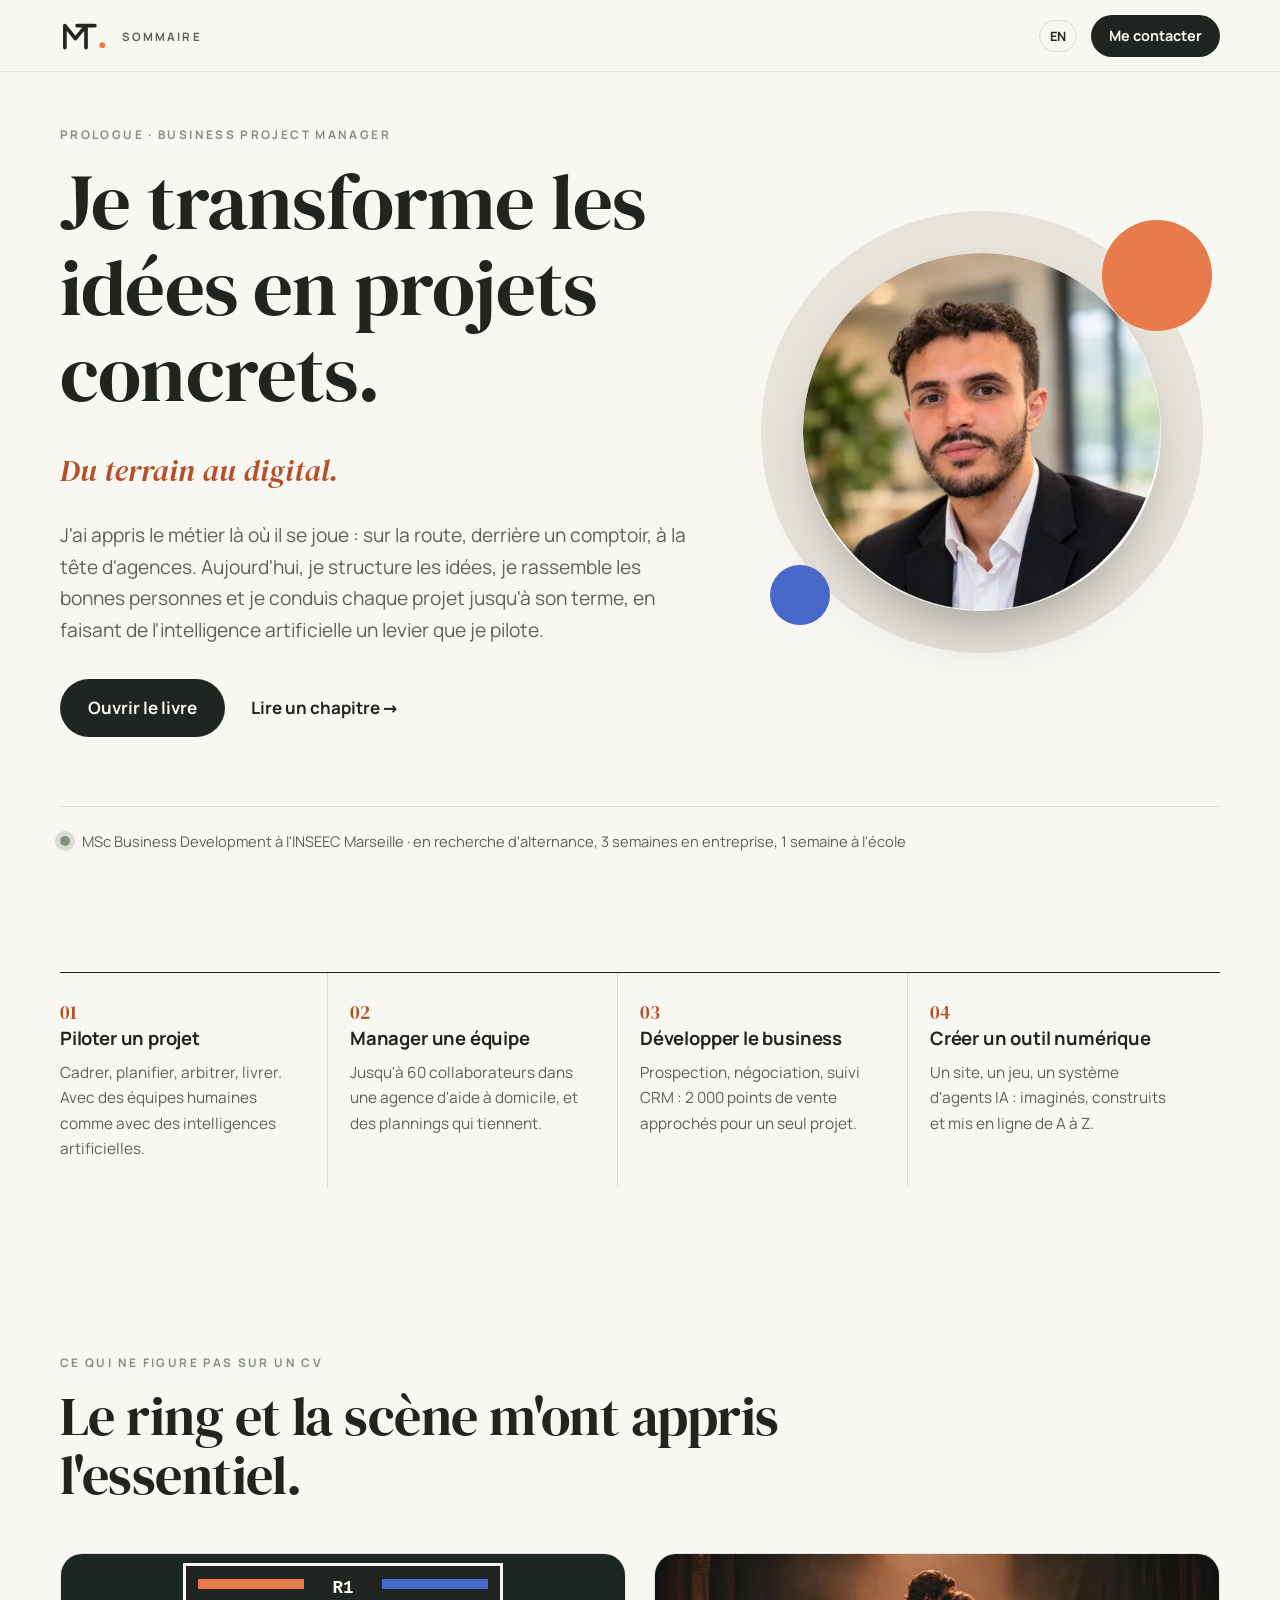
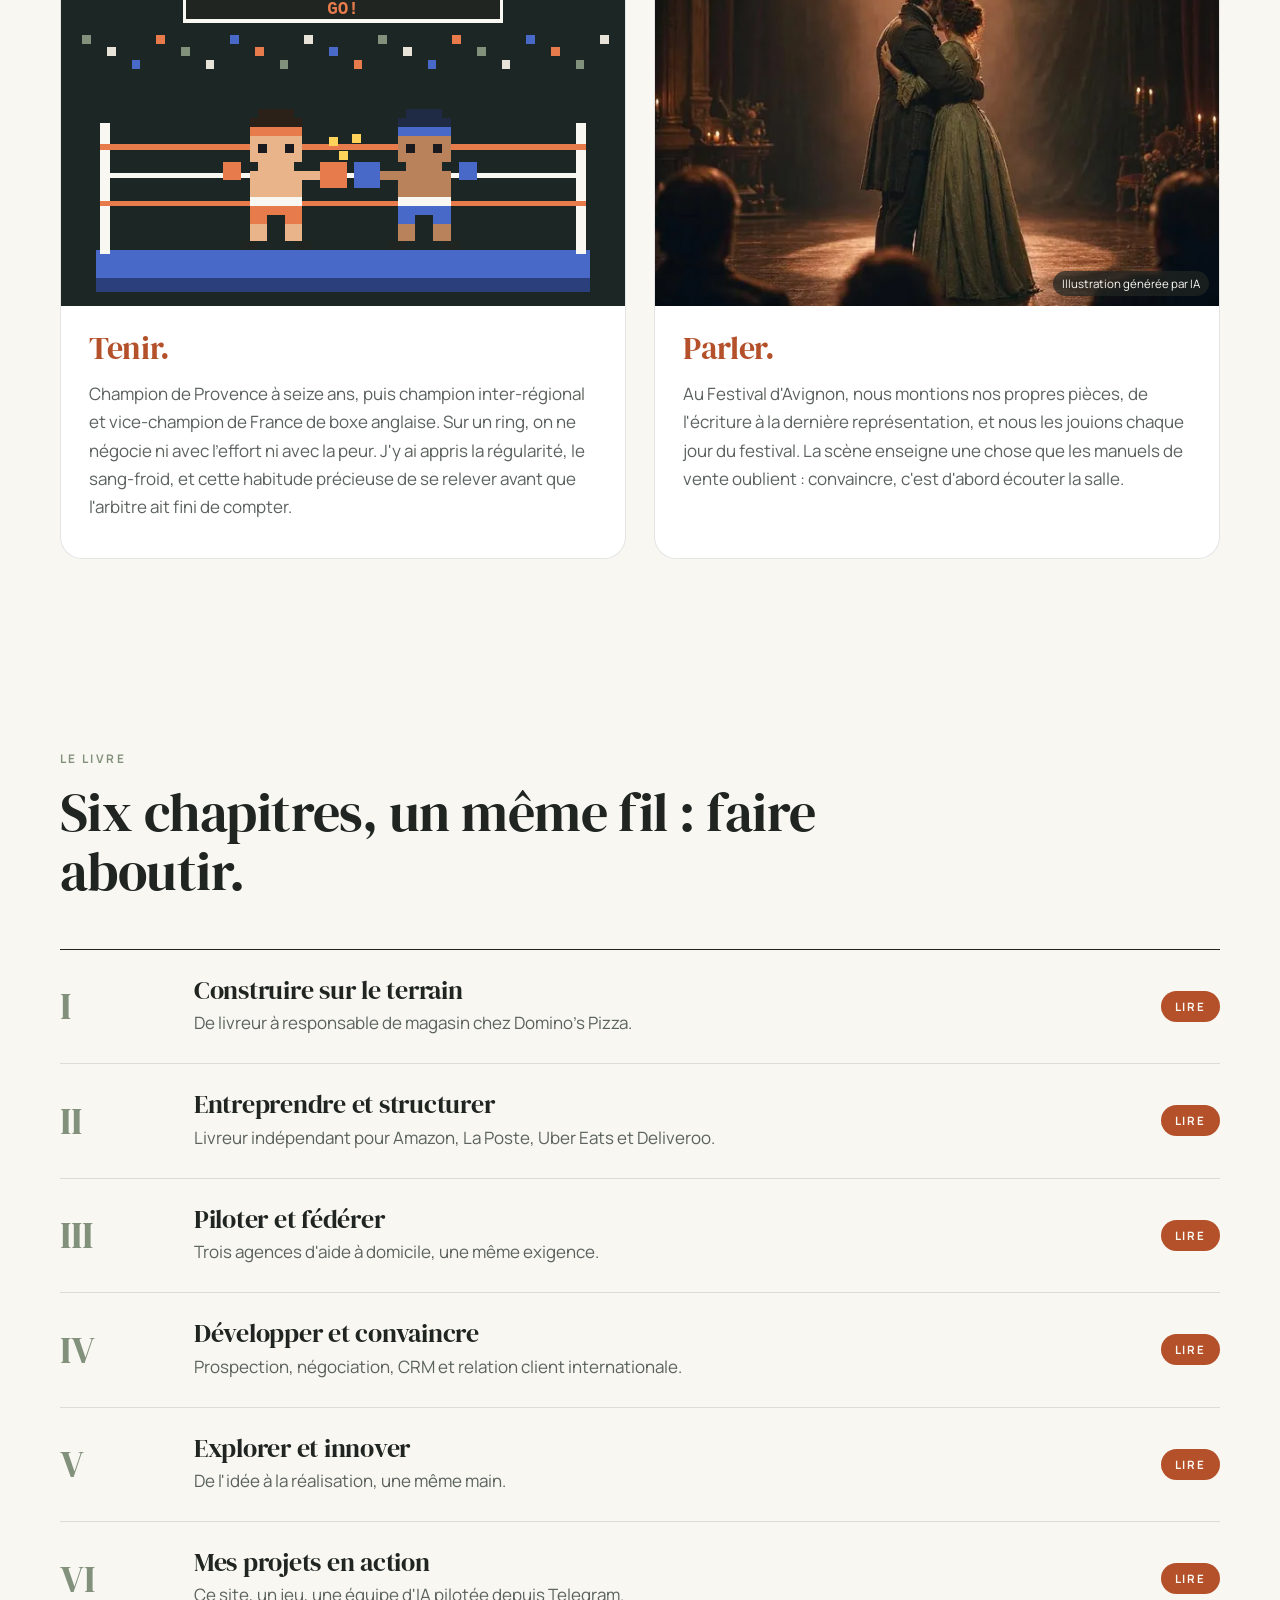
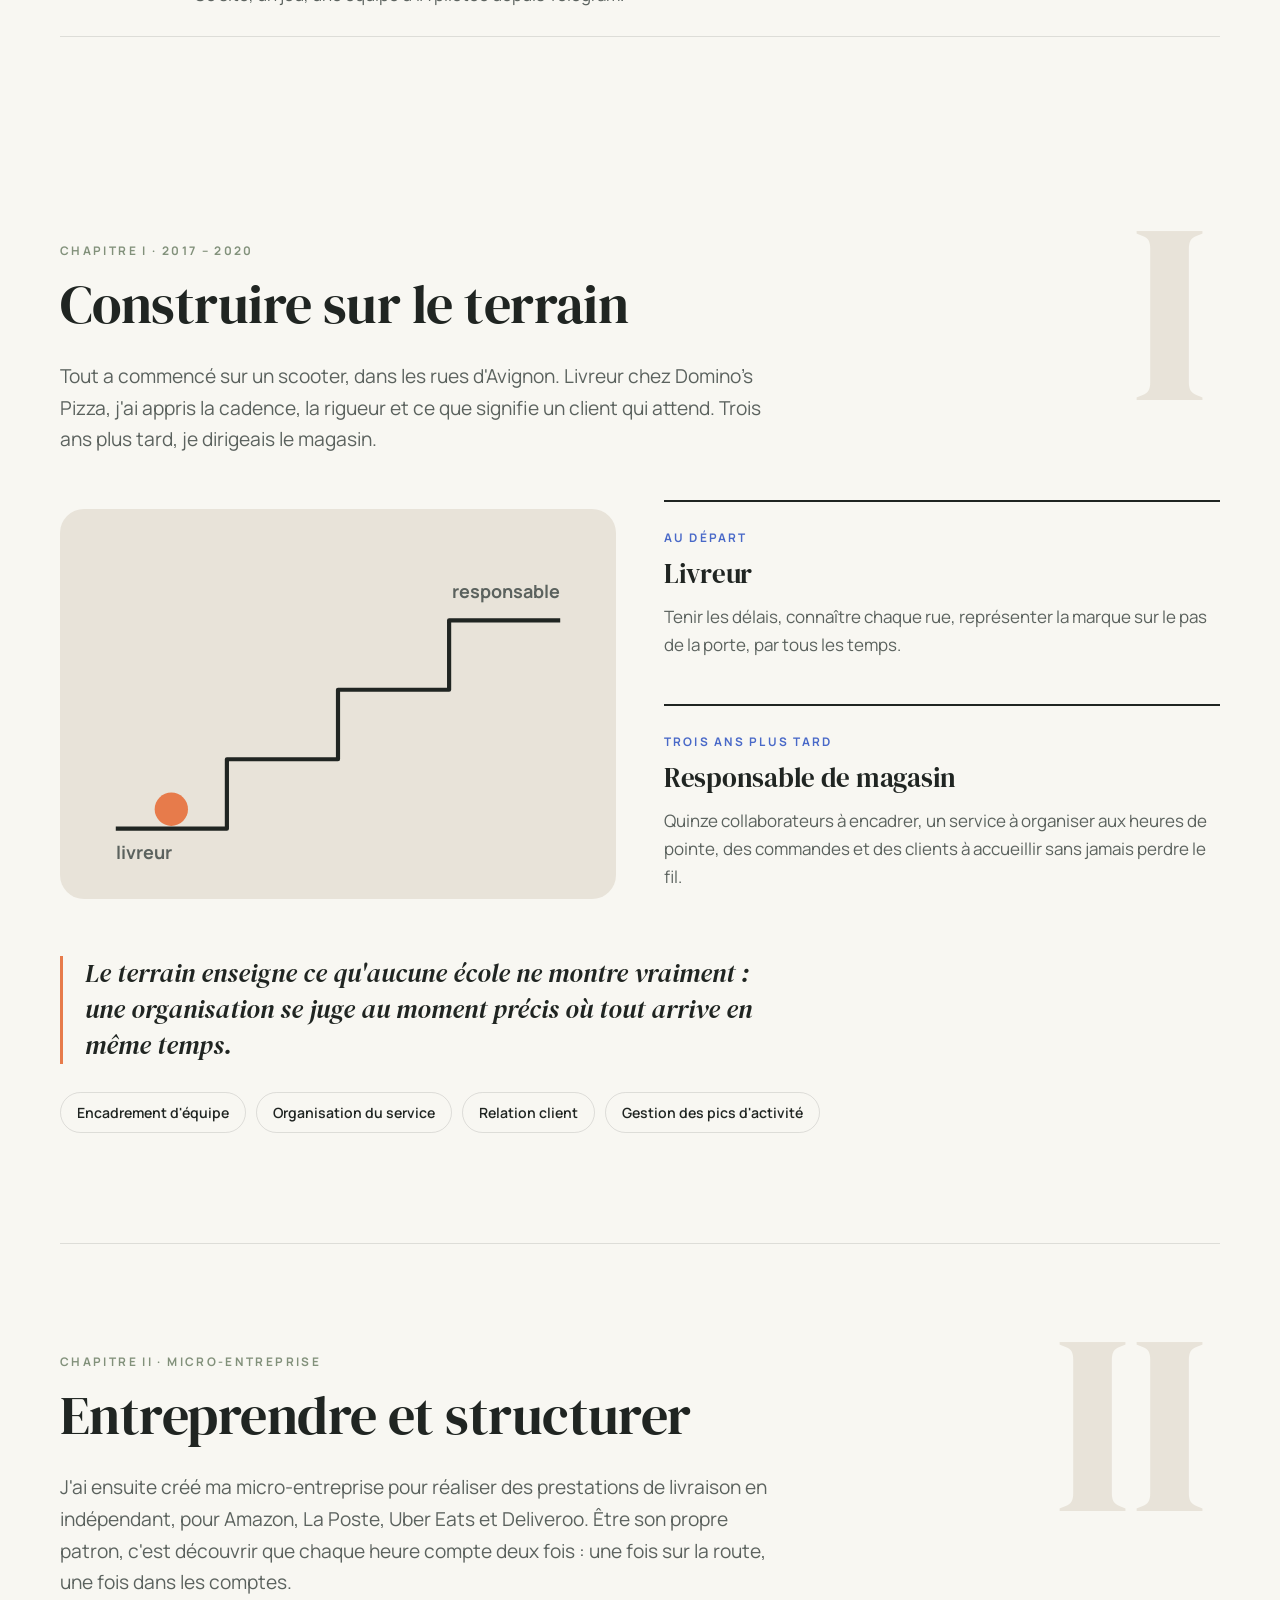
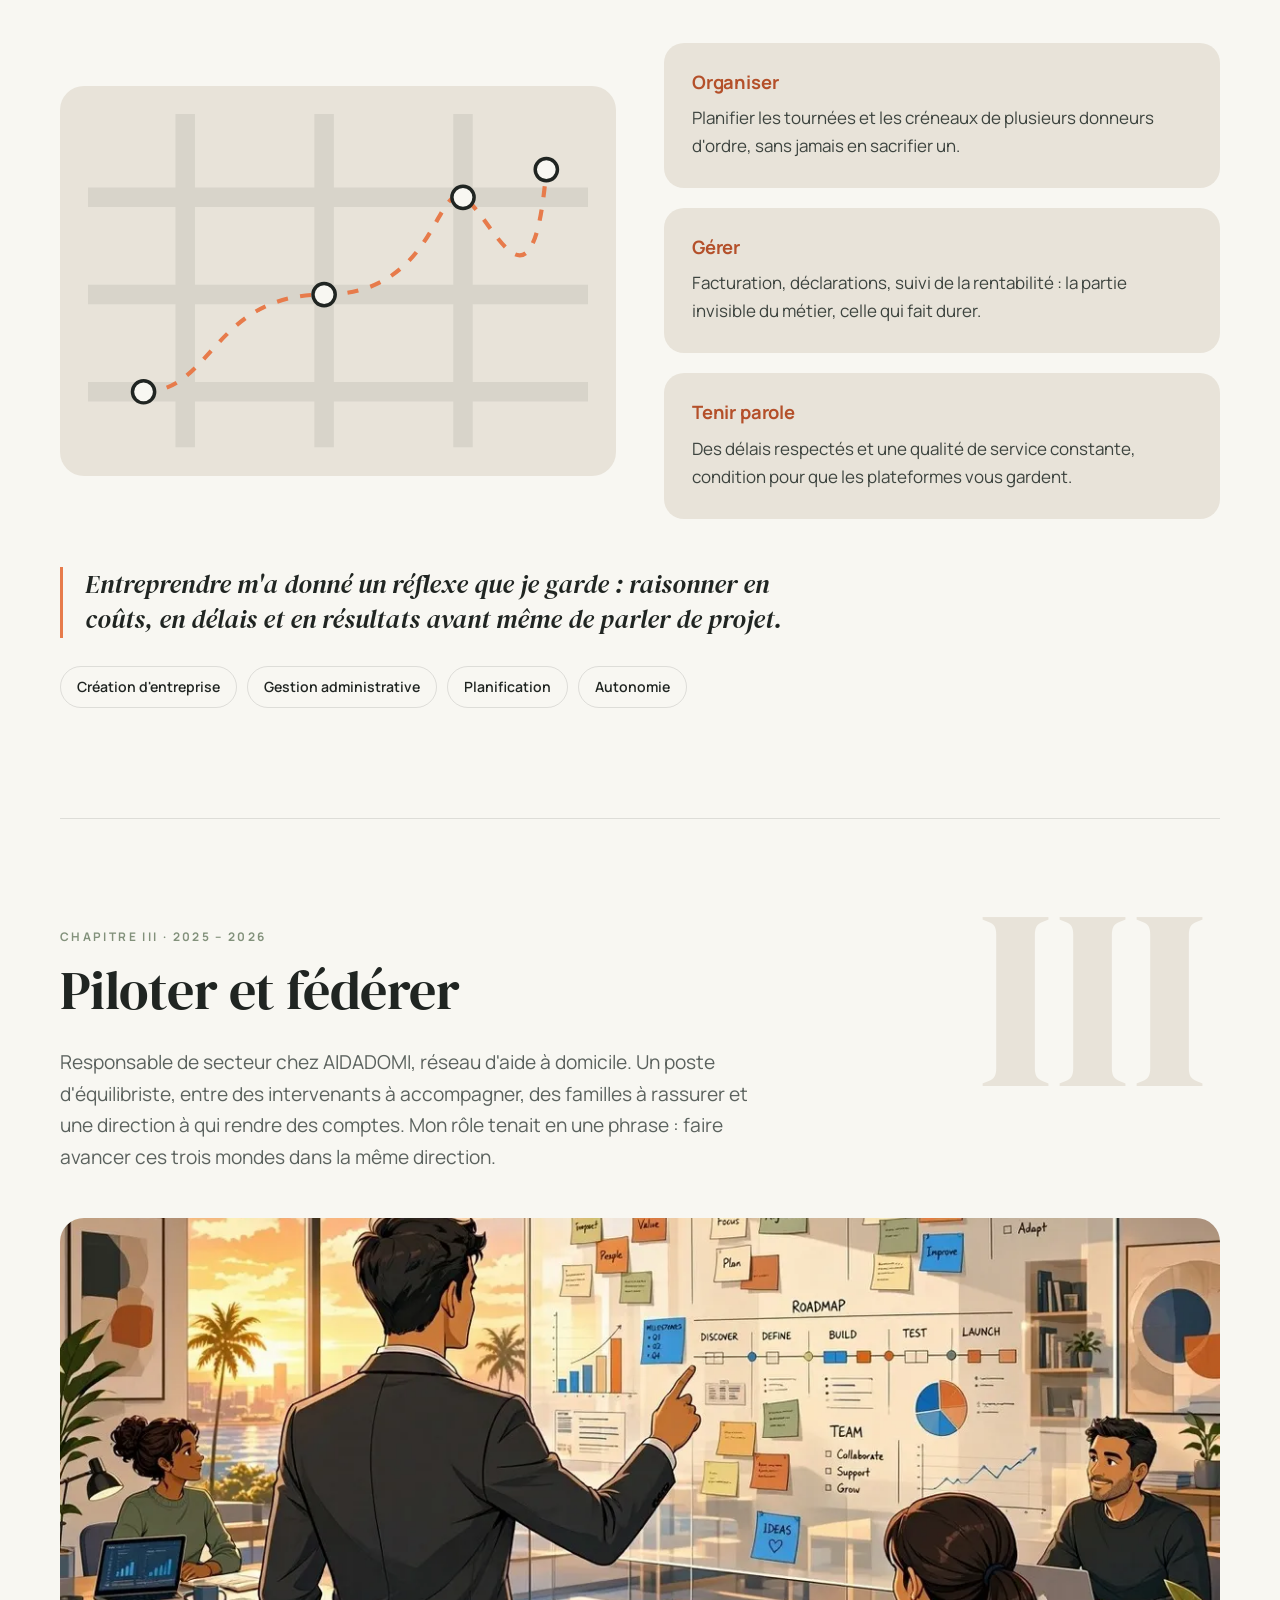
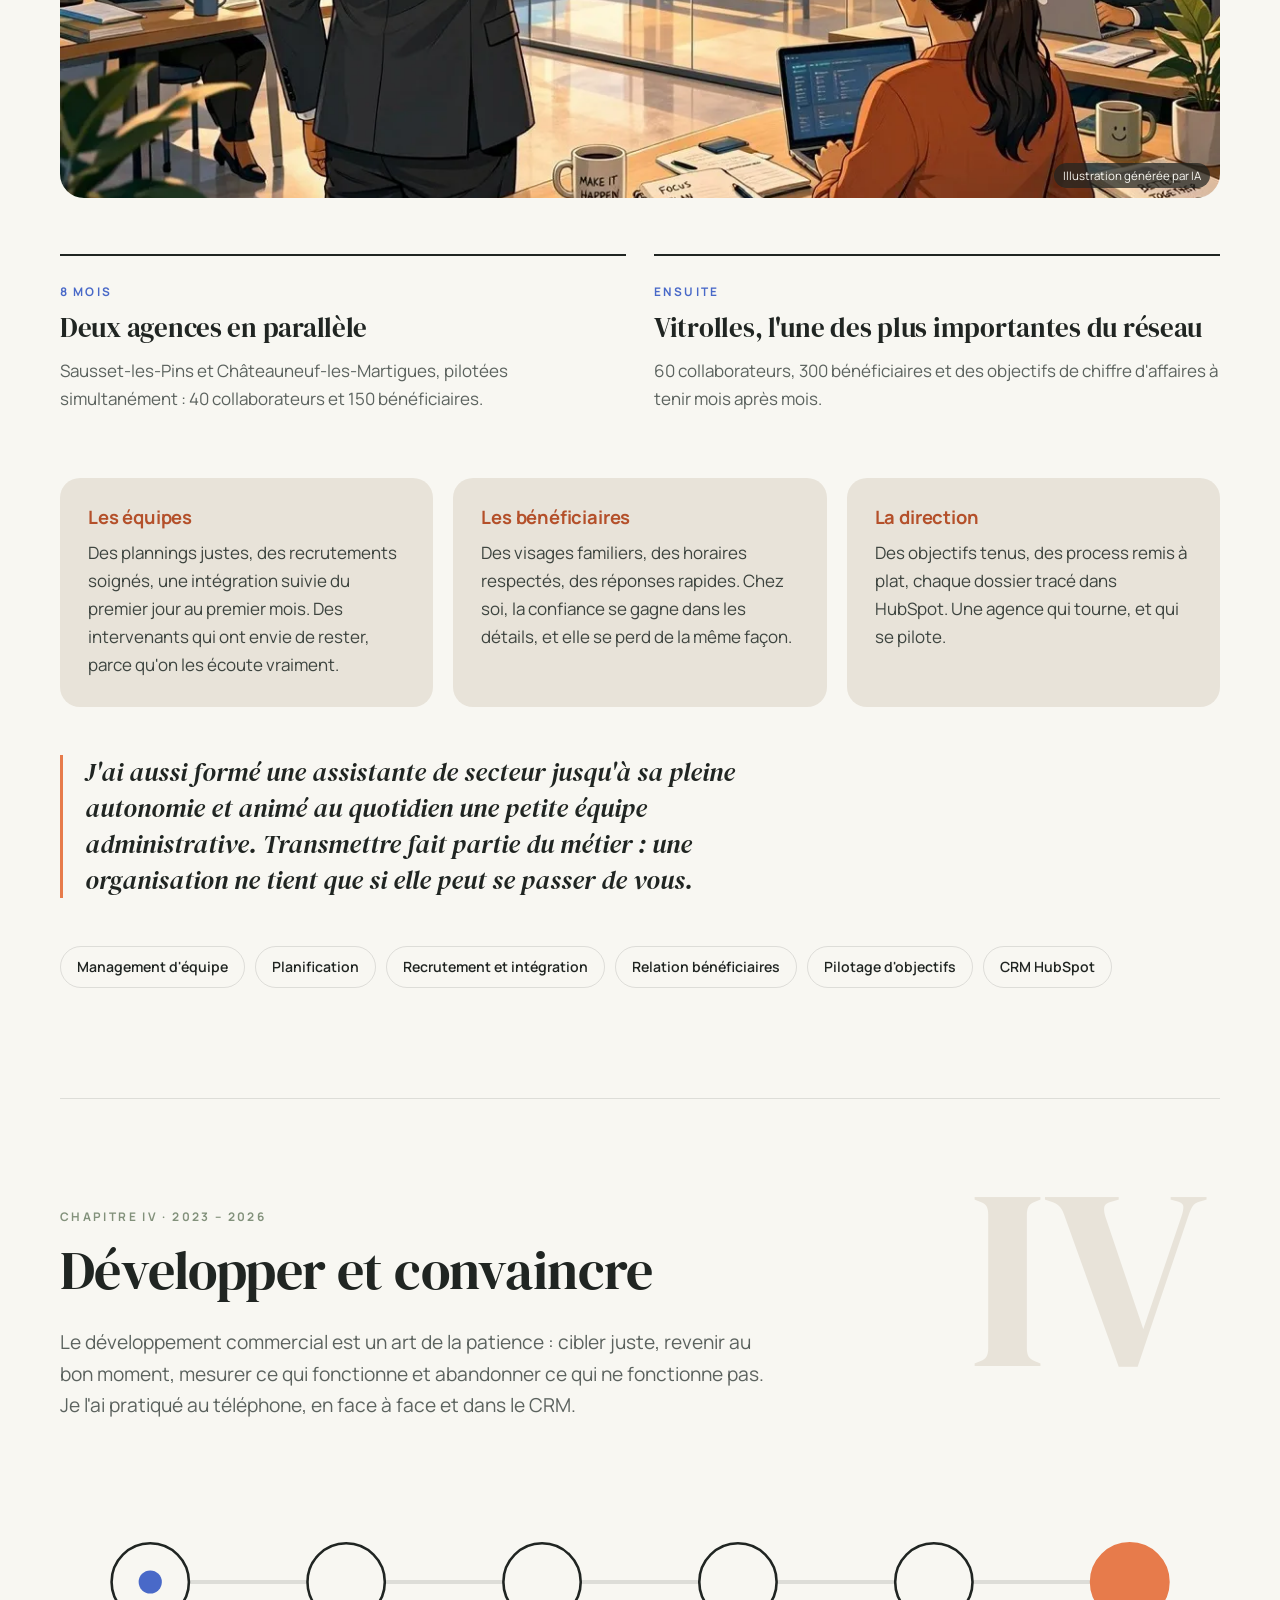
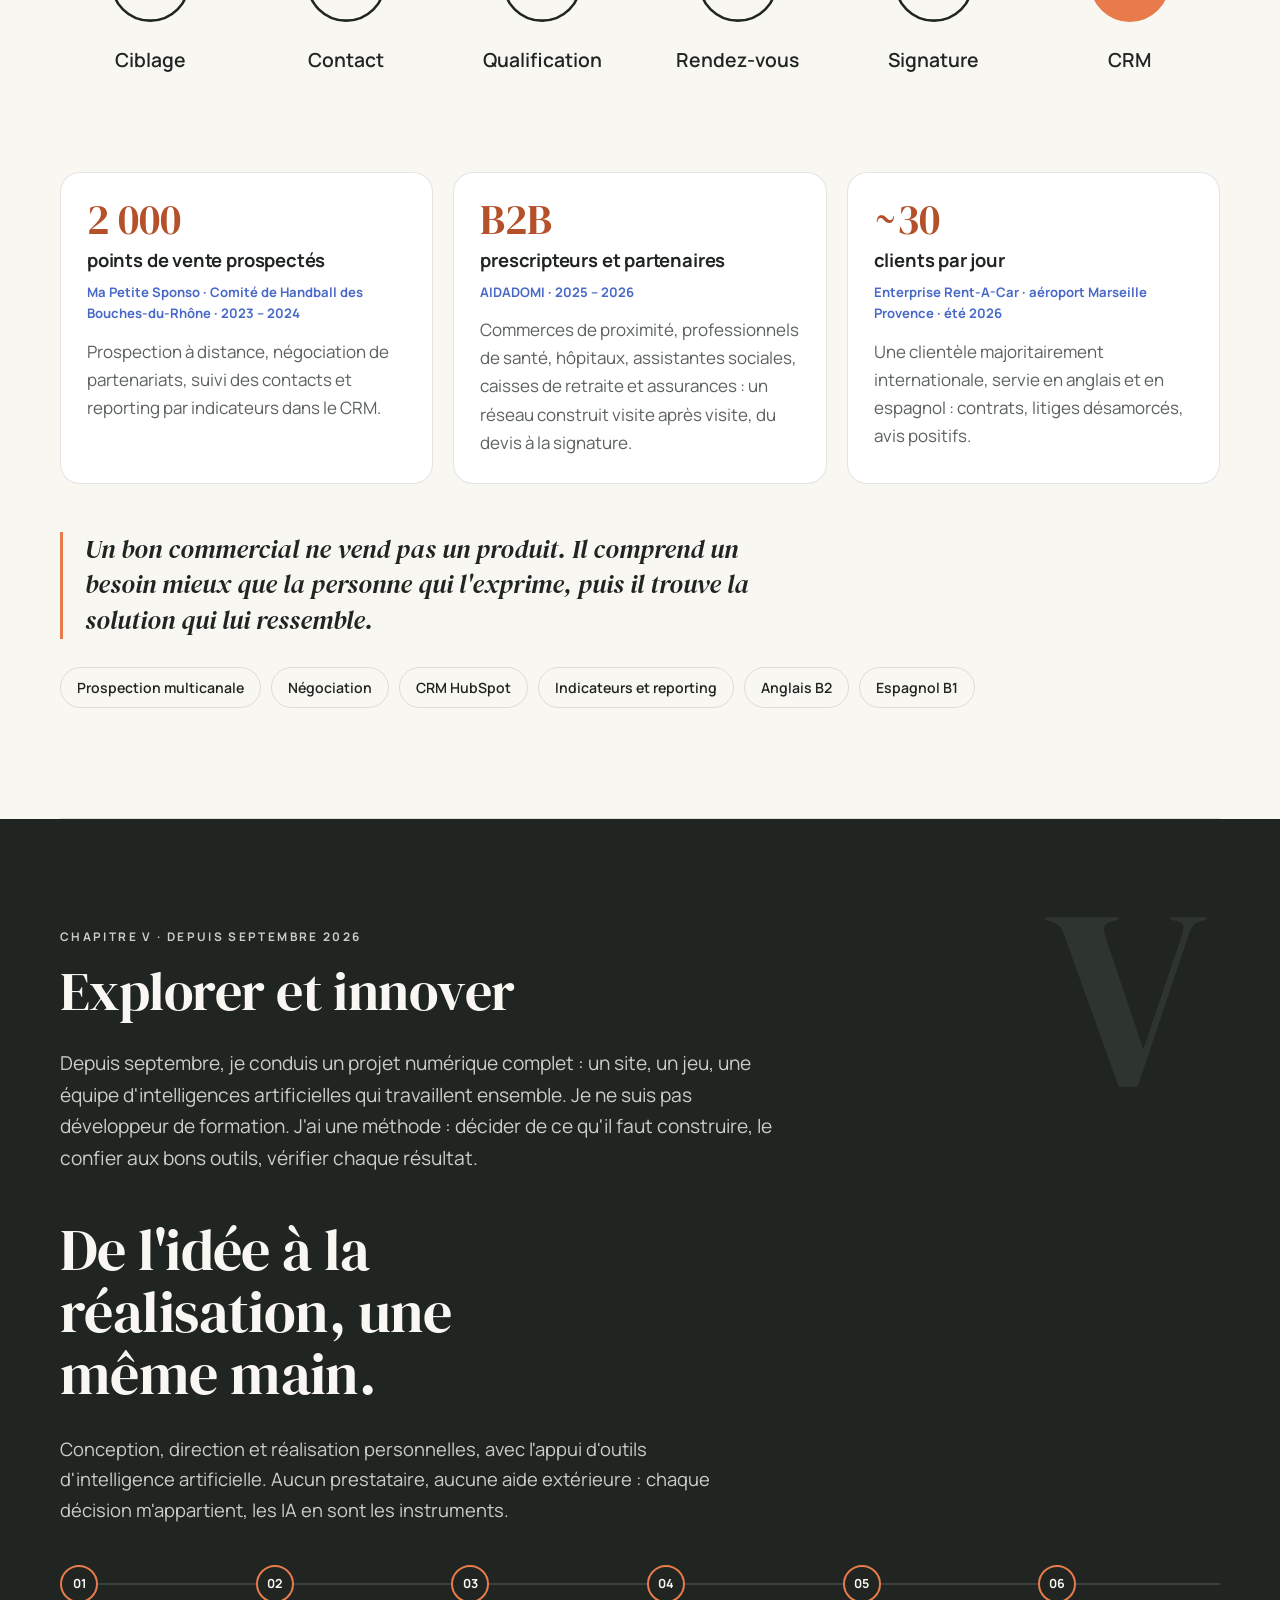
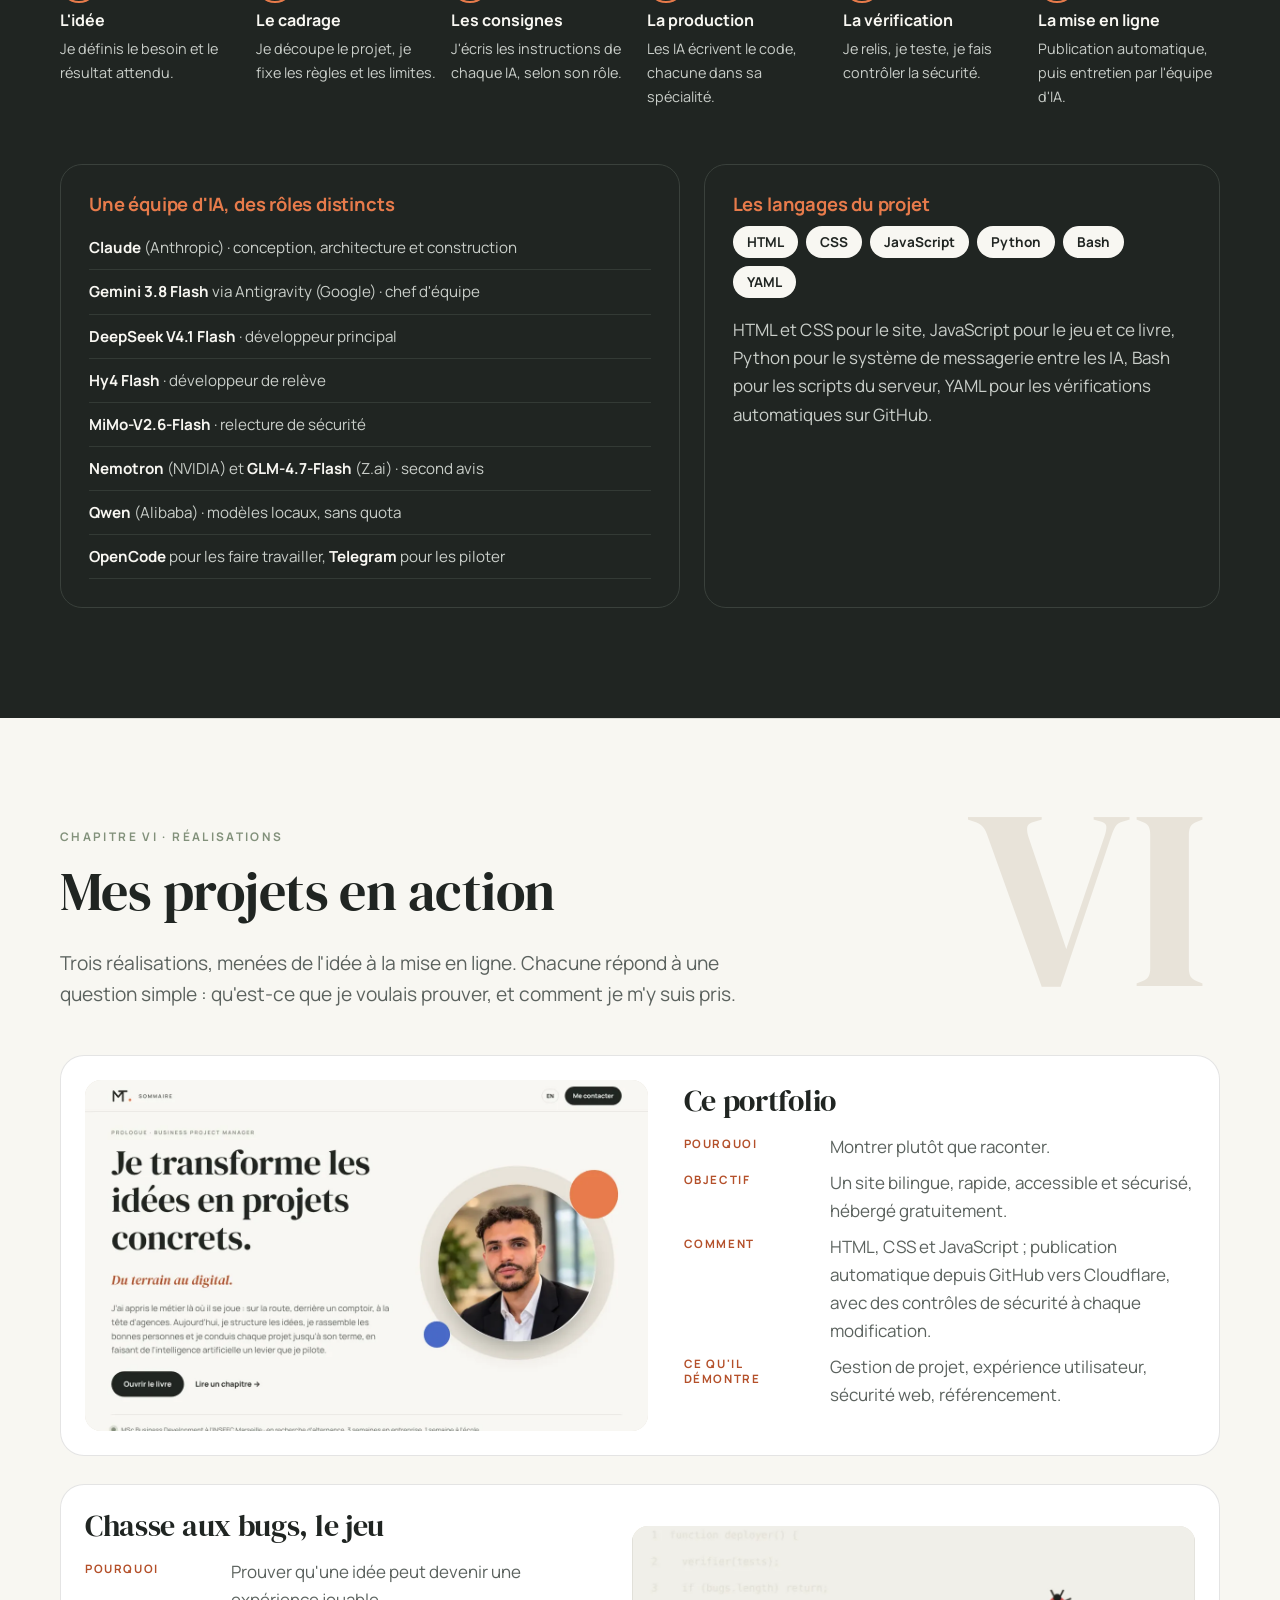
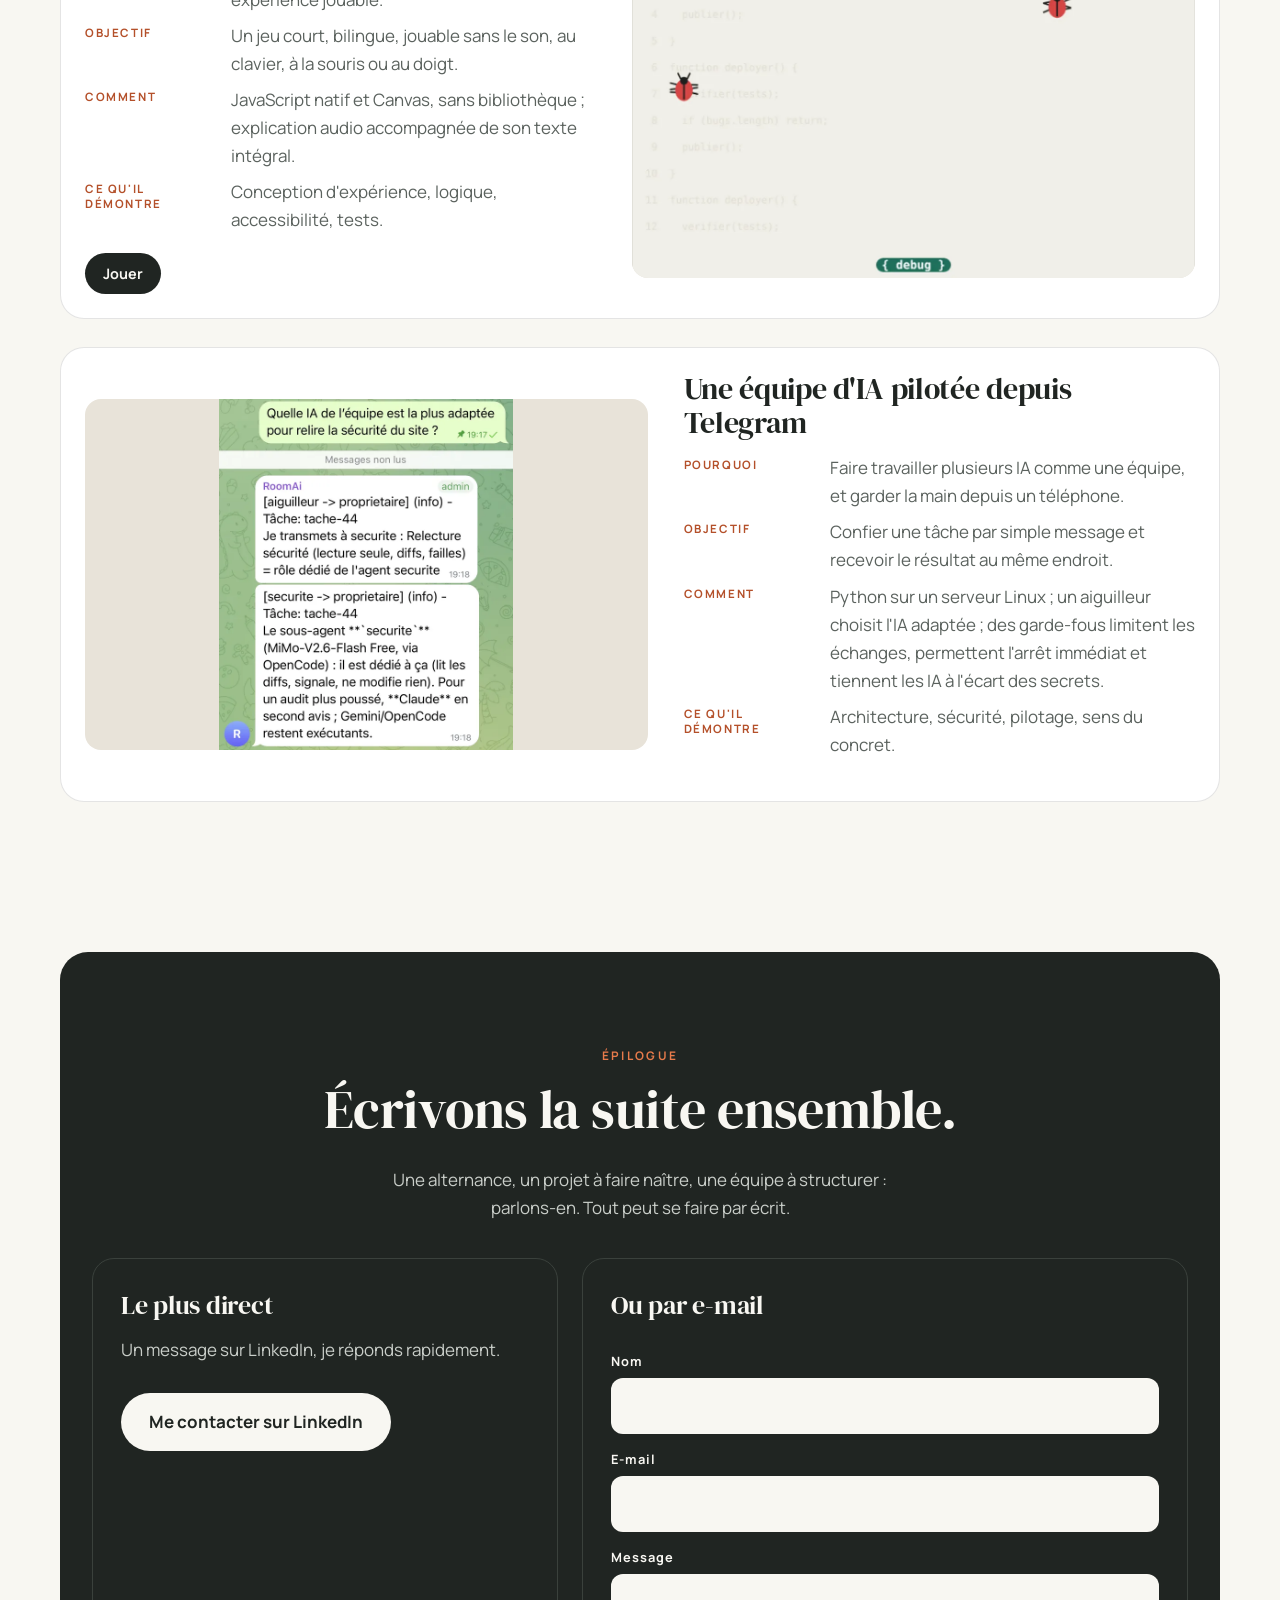
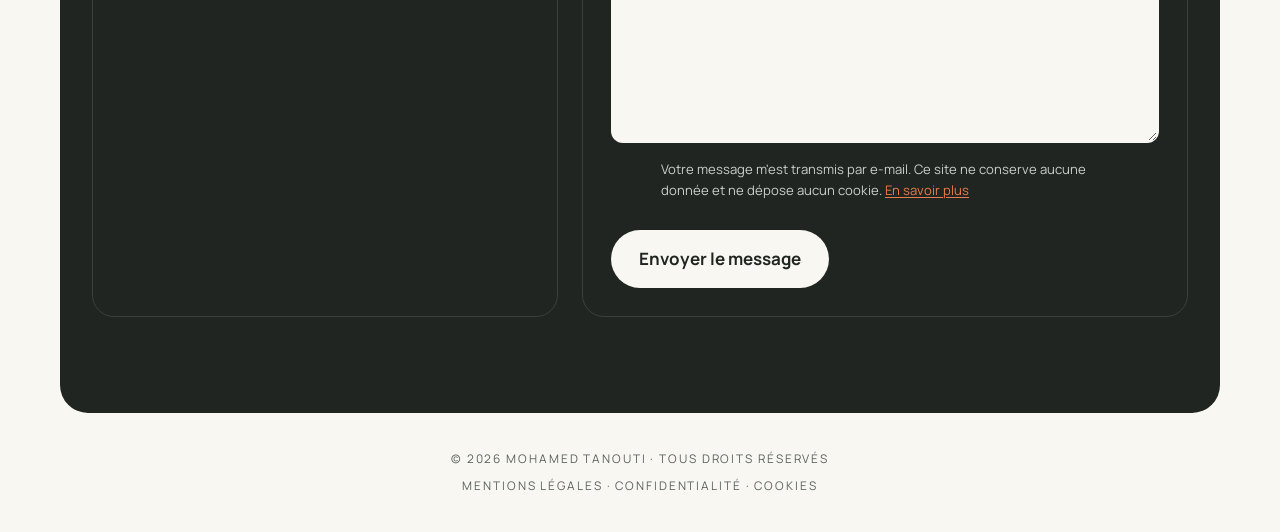
==== commit 5f2b6493: "Refonte : chapitres I à VI, « Lire » partout, formulaire de contact, captures Co-Authored-By: Claude" ====
--- a/index.html
+++ b/index.html
@@ -42,12 +42,12 @@
       <p class="surtitre">Table des matières</p>
       <ol class="table__liste">
         <li><a href="#prologue"><span>Prologue</span>Qui je suis</a></li>
-        <li><a href="#chapitres"><span>I</span>Construire sur le terrain</a></li>
-        <li><a href="#chapitres"><span>II</span>Entreprendre et structurer</a></li>
+        <li><a href="#chapitre-1"><span>I</span>Construire sur le terrain</a></li>
+        <li><a href="#chapitre-2"><span>II</span>Entreprendre et structurer</a></li>
         <li><a href="#chapitre-3"><span>III</span>Piloter et fédérer</a></li>
-        <li><a href="#chapitres"><span>IV</span>Développer et convaincre</a></li>
-        <li><a href="#chapitres"><span>V</span>Explorer et innover</a></li>
-        <li><a href="#chapitres"><span>VI</span>Mes projets en action</a></li>
+        <li><a href="#chapitre-4"><span>IV</span>Développer et convaincre</a></li>
+        <li><a href="#chapitre-5"><span>V</span>Explorer et innover</a></li>
+        <li><a href="#chapitre-6"><span>VI</span>Mes projets en action</a></li>
         <li><a href="#epilogue"><span>Épilogue</span>Écrivons la suite ensemble</a></li>
       </ol>
       <button type="button" class="table__fermer" data-ferme-table>Fermer</button>
@@ -141,14 +141,66 @@
         <h2 id="titre-livre">Six chapitres, un même fil : faire aboutir.</h2>
       </div>
       <ol class="livre__chapitres">
-        <li class="chap" data-revele><span class="chap__num">I</span><div><h3>Construire sur le terrain</h3><p>De livreur à responsable de magasin chez Domino's Pizza.</p></div><span class="chap__etat">En écriture</span></li>
-        <li class="chap" data-revele><span class="chap__num">II</span><div><h3>Entreprendre et structurer</h3><p>Livreur indépendant pour Amazon, La Poste, Uber Eats et Deliveroo.</p></div><span class="chap__etat">En écriture</span></li>
-        <li class="chap chap--ouvert" data-revele><span class="chap__num">III</span><div><h3><a href="#chapitre-3">Piloter et fédérer</a></h3><p>Trois agences d'aide à domicile, une même exigence.</p></div><span class="chap__etat">Lire</span></li>
-        <li class="chap" data-revele><span class="chap__num">IV</span><div><h3>Développer et convaincre</h3><p>Prospection, négociation, CRM et relation client internationale.</p></div><span class="chap__etat">En écriture</span></li>
-        <li class="chap" data-revele><span class="chap__num">V</span><div><h3>Explorer et innover</h3><p>De l'idée à la réalisation, une même main.</p></div><span class="chap__etat">En écriture</span></li>
-        <li class="chap" data-revele><span class="chap__num">VI</span><div><h3>Mes projets en action</h3><p>Ce site, un jeu, une équipe d'IA pilotée depuis Telegram.</p></div><span class="chap__etat">En écriture</span></li>
+        <li class="chap" data-revele><span class="chap__num">I</span><div><h3><a href="#chapitre-1">Construire sur le terrain</a></h3><p>De livreur à responsable de magasin chez Domino's Pizza.</p></div><span class="chap__etat">Lire</span></li>
+        <li class="chap" data-revele><span class="chap__num">II</span><div><h3><a href="#chapitre-2">Entreprendre et structurer</a></h3><p>Livreur indépendant pour Amazon, La Poste, Uber Eats et Deliveroo.</p></div><span class="chap__etat">Lire</span></li>
+        <li class="chap" data-revele><span class="chap__num">III</span><div><h3><a href="#chapitre-3">Piloter et fédérer</a></h3><p>Trois agences d'aide à domicile, une même exigence.</p></div><span class="chap__etat">Lire</span></li>
+        <li class="chap" data-revele><span class="chap__num">IV</span><div><h3><a href="#chapitre-4">Développer et convaincre</a></h3><p>Prospection, négociation, CRM et relation client internationale.</p></div><span class="chap__etat">Lire</span></li>
+        <li class="chap" data-revele><span class="chap__num">V</span><div><h3><a href="#chapitre-5">Explorer et innover</a></h3><p>De l'idée à la réalisation, une même main.</p></div><span class="chap__etat">Lire</span></li>
+        <li class="chap" data-revele><span class="chap__num">VI</span><div><h3><a href="#chapitre-6">Mes projets en action</a></h3><p>Ce site, un jeu, une équipe d'IA pilotée depuis Telegram.</p></div><span class="chap__etat">Lire</span></li>
       </ol>
     </section>
+
+    <!-- CHAPITRE I -->
+    <article id="chapitre-1" class="chapitre" aria-labelledby="titre-chap1">
+      <header class="chapitre__tete" data-revele>
+        <span class="chapitre__numero" aria-hidden="true">I</span>
+        <p class="surtitre">Chapitre I · 2017 – 2020</p>
+        <h2 id="titre-chap1">Construire sur le terrain</h2>
+        <p class="chapo">Tout a commencé sur un scooter, dans les rues d'Avignon. Livreur chez Domino's Pizza, j'ai appris la cadence, la rigueur et ce que signifie un client qui attend. Trois ans plus tard, je dirigeais le magasin.</p>
+      </header>
+      <div class="duo">
+        <figure class="duo__visuel" data-revele data-anime>
+          <svg class="ascension" viewBox="0 0 360 240" role="img" aria-label="Une ascension en marches, de livreur à responsable de magasin">
+            <path class="ascension__marches" d="M20 210h80v-50h80v-50h80v-50h80"/>
+            <circle class="ascension__point" cx="60" cy="196" r="12"/>
+            <text x="20" y="232">livreur</text>
+            <text x="340" y="44" class="fin">responsable</text>
+          </svg>
+        </figure>
+        <ol class="etapes etapes--pile">
+          <li data-revele><span class="etapes__quand">Au départ</span><h3>Livreur</h3><p>Tenir les délais, connaître chaque rue, représenter la marque sur le pas de la porte, par tous les temps.</p></li>
+          <li data-revele><span class="etapes__quand">Trois ans plus tard</span><h3>Responsable de magasin</h3><p>Quinze collaborateurs à encadrer, un service à organiser aux heures de pointe, des commandes et des clients à accueillir sans jamais perdre le fil.</p></li>
+        </ol>
+      </div>
+      <p class="chapitre__transmission" data-revele>Le terrain enseigne ce qu'aucune école ne montre vraiment : une organisation se juge au moment précis où tout arrive en même temps.</p>
+      <ul class="competences" aria-label="Compétences mobilisées"><li>Encadrement d'équipe</li><li>Organisation du service</li><li>Relation client</li><li>Gestion des pics d'activité</li></ul>
+    </article>
+
+    <!-- CHAPITRE II -->
+    <article id="chapitre-2" class="chapitre" aria-labelledby="titre-chap2">
+      <header class="chapitre__tete" data-revele>
+        <span class="chapitre__numero" aria-hidden="true">II</span>
+        <p class="surtitre">Chapitre II · Micro-entreprise</p>
+        <h2 id="titre-chap2">Entreprendre et structurer</h2>
+        <p class="chapo">J'ai ensuite créé ma micro-entreprise pour réaliser des prestations de livraison en indépendant, pour Amazon, La Poste, Uber Eats et Deliveroo. Être son propre patron, c'est découvrir que chaque heure compte deux fois : une fois sur la route, une fois dans les comptes.</p>
+      </header>
+      <div class="duo">
+        <figure class="duo__visuel" data-revele data-anime>
+          <svg class="tournee" viewBox="0 0 360 240" role="img" aria-label="Plan de ville stylisé : une tournée relie quatre points de livraison">
+            <path class="tournee__rues" d="M0 60h360M0 130h360M0 200h360M70 0v240M170 0v240M270 0v240"/>
+            <path class="tournee__trajet" d="M40 200 C90 200 90 130 170 130 S250 50 270 60 S320 160 330 40"/>
+            <circle class="tournee__arret" cx="40" cy="200" r="8"/><circle class="tournee__arret" cx="170" cy="130" r="8"/><circle class="tournee__arret" cx="270" cy="60" r="8"/><circle class="tournee__arret" cx="330" cy="40" r="8"/>
+          </svg>
+        </figure>
+        <div class="trio trio--pile">
+          <section class="trio__carte" data-revele data-survol><h3>Organiser</h3><p>Planifier les tournées et les créneaux de plusieurs donneurs d'ordre, sans jamais en sacrifier un.</p></section>
+          <section class="trio__carte" data-revele data-survol><h3>Gérer</h3><p>Facturation, déclarations, suivi de la rentabilité : la partie invisible du métier, celle qui fait durer.</p></section>
+          <section class="trio__carte" data-revele data-survol><h3>Tenir parole</h3><p>Des délais respectés et une qualité de service constante, condition pour que les plateformes vous gardent.</p></section>
+        </div>
+      </div>
+      <p class="chapitre__transmission" data-revele>Entreprendre m'a donné un réflexe que je garde : raisonner en coûts, en délais et en résultats avant même de parler de projet.</p>
+      <ul class="competences" aria-label="Compétences mobilisées"><li>Création d'entreprise</li><li>Gestion administrative</li><li>Planification</li><li>Autonomie</li></ul>
+    </article>
 
     <!-- CHAPITRE III -->
     <article id="chapitre-3" class="chapitre" aria-labelledby="titre-chap3">
@@ -193,13 +245,156 @@
       </div>
     </article>
 
+
+    <!-- CHAPITRE IV -->
+    <article id="chapitre-4" class="chapitre" aria-labelledby="titre-chap4">
+      <header class="chapitre__tete" data-revele>
+        <span class="chapitre__numero" aria-hidden="true">IV</span>
+        <p class="surtitre">Chapitre IV · 2023 – 2026</p>
+        <h2 id="titre-chap4">Développer et convaincre</h2>
+        <p class="chapo">Le développement commercial est un art de la patience : cibler juste, revenir au bon moment, mesurer ce qui fonctionne et abandonner ce qui ne fonctionne pas. Je l'ai pratiqué au téléphone, en face à face et dans le CRM.</p>
+      </header>
+      <figure class="tunnel" data-revele data-anime>
+        <svg viewBox="0 0 900 200" role="img" aria-label="Le parcours d'un prospect : ciblage, premier contact, qualification, rendez-vous, signature, suivi dans le CRM">
+          <path class="tunnel__ligne" d="M70 90H830"/>
+          <g class="tunnel__etape"><circle cx="70" cy="90" r="30"/><text x="70" y="156">Ciblage</text></g>
+          <g class="tunnel__etape"><circle cx="222" cy="90" r="30"/><text x="222" y="156">Contact</text></g>
+          <g class="tunnel__etape"><circle cx="374" cy="90" r="30"/><text x="374" y="156">Qualification</text></g>
+          <g class="tunnel__etape"><circle cx="526" cy="90" r="30"/><text x="526" y="156">Rendez-vous</text></g>
+          <g class="tunnel__etape"><circle cx="678" cy="90" r="30"/><text x="678" y="156">Signature</text></g>
+          <g class="tunnel__etape tunnel__etape--fin"><circle cx="830" cy="90" r="30"/><text x="830" y="156">CRM</text></g>
+          <circle class="tunnel__jeton" cx="70" cy="90" r="9"/>
+        </svg>
+      </figure>
+      <div class="cartes-exp">
+        <section class="exp" data-revele data-survol><p class="exp__chiffre">2 000</p><h3>points de vente prospectés</h3><p class="exp__ou">Ma Petite Sponso · Comité de Handball des Bouches-du-Rhône · 2023 – 2024</p><p>Prospection à distance, négociation de partenariats, suivi des contacts et reporting par indicateurs dans le CRM.</p></section>
+        <section class="exp" data-revele data-survol><p class="exp__chiffre">B2B</p><h3>prescripteurs et partenaires</h3><p class="exp__ou">AIDADOMI · 2025 – 2026</p><p>Commerces de proximité, professionnels de santé, hôpitaux, assistantes sociales, caisses de retraite et assurances : un réseau construit visite après visite, du devis à la signature.</p></section>
+        <section class="exp" data-revele data-survol><p class="exp__chiffre">~30</p><h3>clients par jour</h3><p class="exp__ou">Enterprise Rent-A-Car · aéroport Marseille Provence · été 2026</p><p>Une clientèle majoritairement internationale, servie en anglais et en espagnol : contrats, litiges désamorcés, avis positifs.</p></section>
+      </div>
+      <p class="chapitre__transmission" data-revele>Un bon commercial ne vend pas un produit. Il comprend un besoin mieux que la personne qui l'exprime, puis il trouve la solution qui lui ressemble.</p>
+      <ul class="competences" aria-label="Compétences mobilisées"><li>Prospection multicanale</li><li>Négociation</li><li>CRM HubSpot</li><li>Indicateurs et reporting</li><li>Anglais B2</li><li>Espagnol B1</li></ul>
+    </article>
+
+    <!-- CHAPITRE V -->
+    <article id="chapitre-5" class="chapitre chapitre--fonce" aria-labelledby="titre-chap5">
+      <header class="chapitre__tete" data-revele>
+        <span class="chapitre__numero" aria-hidden="true">V</span>
+        <p class="surtitre">Chapitre V · depuis septembre 2026</p>
+        <h2 id="titre-chap5">Explorer et innover</h2>
+        <p class="chapo">Depuis septembre, je conduis un projet numérique complet : un site, un jeu, une équipe d'intelligences artificielles qui travaillent ensemble. Je ne suis pas développeur de formation. J'ai une méthode : décider de ce qu'il faut construire, le confier aux bons outils, vérifier chaque résultat.</p>
+      </header>
+
+      <section class="main-unique" aria-labelledby="titre-main">
+        <h3 id="titre-main" class="main-unique__titre" data-revele>De l'idée à la réalisation, une même main.</h3>
+        <p class="main-unique__texte" data-revele>Conception, direction et réalisation personnelles, avec l'appui d'outils d'intelligence artificielle. Aucun prestataire, aucune aide extérieure : chaque décision m'appartient, les IA en sont les instruments.</p>
+        <ol class="methode" data-anime>
+          <li data-revele><span>01</span><h4>L'idée</h4><p>Je définis le besoin et le résultat attendu.</p></li>
+          <li data-revele><span>02</span><h4>Le cadrage</h4><p>Je découpe le projet, je fixe les règles et les limites.</p></li>
+          <li data-revele><span>03</span><h4>Les consignes</h4><p>J'écris les instructions de chaque IA, selon son rôle.</p></li>
+          <li data-revele><span>04</span><h4>La production</h4><p>Les IA écrivent le code, chacune dans sa spécialité.</p></li>
+          <li data-revele><span>05</span><h4>La vérification</h4><p>Je relis, je teste, je fais contrôler la sécurité.</p></li>
+          <li data-revele><span>06</span><h4>La mise en ligne</h4><p>Publication automatique, puis entretien par l'équipe d'IA.</p></li>
+        </ol>
+      </section>
+
+      <div class="equipe">
+        <section class="equipe__bloc" data-revele>
+          <h3>Une équipe d'IA, des rôles distincts</h3>
+          <ul class="equipe__liste">
+            <li><strong>Claude</strong> (Anthropic) · conception, architecture et construction</li>
+            <li><strong>Gemini 3.8 Flash</strong> via Antigravity (Google) · chef d'équipe</li>
+            <li><strong>DeepSeek V4.1 Flash</strong> · développeur principal</li>
+            <li><strong>Hy4 Flash</strong> · développeur de relève</li>
+            <li><strong>MiMo-V2.6-Flash</strong> · relecture de sécurité</li>
+            <li><strong>Nemotron</strong> (NVIDIA) et <strong>GLM-4.7-Flash</strong> (Z.ai) · second avis</li>
+            <li><strong>Qwen</strong> (Alibaba) · modèles locaux, sans quota</li>
+            <li><strong>OpenCode</strong> pour les faire travailler, <strong>Telegram</strong> pour les piloter</li>
+          </ul>
+        </section>
+        <section class="equipe__bloc" data-revele>
+          <h3>Les langages du projet</h3>
+          <ul class="langages"><li>HTML</li><li>CSS</li><li>JavaScript</li><li>Python</li><li>Bash</li><li>YAML</li></ul>
+          <p>HTML et CSS pour le site, JavaScript pour le jeu et ce livre, Python pour le système de messagerie entre les IA, Bash pour les scripts du serveur, YAML pour les vérifications automatiques sur GitHub.</p>
+        </section>
+      </div>
+    </article>
+
+    <!-- CHAPITRE VI -->
+    <article id="chapitre-6" class="chapitre" aria-labelledby="titre-chap6">
+      <header class="chapitre__tete" data-revele>
+        <span class="chapitre__numero" aria-hidden="true">VI</span>
+        <p class="surtitre">Chapitre VI · Réalisations</p>
+        <h2 id="titre-chap6">Mes projets en action</h2>
+        <p class="chapo">Trois réalisations, menées de l'idée à la mise en ligne. Chacune répond à une question simple : qu'est-ce que je voulais prouver, et comment je m'y suis pris.</p>
+      </header>
+      <div class="projets">
+        <article class="projet" data-revele>
+          <figure class="projet__visuel"><img src="/img/capture-site.webp" width="1200" height="750" alt="Capture d'écran de la page d'accueil de ce portfolio" loading="lazy"></figure>
+          <div class="projet__texte">
+            <h3>Ce portfolio</h3>
+            <dl>
+              <dt>Pourquoi</dt><dd>Montrer plutôt que raconter.</dd>
+              <dt>Objectif</dt><dd>Un site bilingue, rapide, accessible et sécurisé, hébergé gratuitement.</dd>
+              <dt>Comment</dt><dd>HTML, CSS et JavaScript ; publication automatique depuis GitHub vers Cloudflare, avec des contrôles de sécurité à chaque modification.</dd>
+              <dt>Ce qu'il démontre</dt><dd>Gestion de projet, expérience utilisateur, sécurité web, référencement.</dd>
+            </dl>
+          </div>
+        </article>
+        <article class="projet" data-revele>
+          <figure class="projet__visuel"><img src="/img/capture-jeu.webp" width="1200" height="750" alt="Capture d'écran du mini-jeu Chasse aux bugs" loading="lazy"></figure>
+          <div class="projet__texte">
+            <h3>Chasse aux bugs, le jeu</h3>
+            <dl>
+              <dt>Pourquoi</dt><dd>Prouver qu'une idée peut devenir une expérience jouable.</dd>
+              <dt>Objectif</dt><dd>Un jeu court, bilingue, jouable sans le son, au clavier, à la souris ou au doigt.</dd>
+              <dt>Comment</dt><dd>JavaScript natif et Canvas, sans bibliothèque ; explication audio accompagnée de son texte intégral.</dd>
+              <dt>Ce qu'il démontre</dt><dd>Conception d'expérience, logique, accessibilité, tests.</dd>
+            </dl>
+            <a class="bouton bouton--petit" href="/jeu/">Jouer</a>
+          </div>
+        </article>
+        <article class="projet" data-revele>
+          <figure class="projet__visuel projet__visuel--tel"><img src="/img/capture-telegram.webp" width="640" height="766" alt="Capture d'écran Telegram : une question posée à l'équipe, l'aiguilleur transmet à l'IA de sécurité, qui répond" loading="lazy"></figure>
+          <div class="projet__texte">
+            <h3>Une équipe d'IA pilotée depuis Telegram</h3>
+            <dl>
+              <dt>Pourquoi</dt><dd>Faire travailler plusieurs IA comme une équipe, et garder la main depuis un téléphone.</dd>
+              <dt>Objectif</dt><dd>Confier une tâche par simple message et recevoir le résultat au même endroit.</dd>
+              <dt>Comment</dt><dd>Python sur un serveur Linux ; un aiguilleur choisit l'IA adaptée ; des garde-fous limitent les échanges, permettent l'arrêt immédiat et tiennent les IA à l'écart des secrets.</dd>
+              <dt>Ce qu'il démontre</dt><dd>Architecture, sécurité, pilotage, sens du concret.</dd>
+            </dl>
+          </div>
+        </article>
+      </div>
+    </article>
+
     <!-- ÉPILOGUE -->
     <section id="epilogue" class="epilogue" aria-labelledby="titre-epilogue">
       <p class="surtitre">Épilogue</p>
       <h2 id="titre-epilogue">Écrivons la suite ensemble.</h2>
       <p>Une alternance, un projet à faire naître, une équipe à structurer : parlons-en. Tout peut se faire par écrit.</p>
-      <p class="epilogue__note">Le formulaire de contact arrive dans la prochaine version. En attendant :</p>
-      <a class="bouton" href="https://www.linkedin.com/in/mohamed-t-906a33336" rel="noopener">M'écrire sur LinkedIn</a>
+      <div class="contact">
+        <div class="contact__choix">
+          <h3>Le plus direct</h3>
+          <p>Un message sur LinkedIn, je réponds rapidement.</p>
+          <a class="bouton" href="https://www.linkedin.com/in/mohamed-t-906a33336" rel="noopener">Me contacter sur LinkedIn</a>
+        </div>
+        <form class="contact__formulaire" action="https://api.web3forms.com/submit" method="post">
+          <h3>Ou par e-mail</h3>
+          <input type="hidden" name="access_key" value="CLE_WEB3FORMS_A_REMPLACER">
+          <input type="hidden" name="subject" value="Nouveau message depuis le portfolio">
+          <input type="hidden" name="redirect" value="https://les-experiences-de-mohamed-tanouti.pages.dev/merci/">
+          <input type="checkbox" name="botcheck" class="visuellement-cache" tabindex="-1" aria-hidden="true">
+          <label for="f-nom">Nom</label>
+          <input id="f-nom" name="name" type="text" autocomplete="name" required maxlength="100">
+          <label for="f-mail">E-mail</label>
+          <input id="f-mail" name="email" type="email" autocomplete="email" required maxlength="150">
+          <label for="f-message">Message</label>
+          <textarea id="f-message" name="message" rows="5" required maxlength="3000"></textarea>
+          <p class="contact__mention">Votre message m'est transmis par e-mail. Ce site ne conserve aucune donnée et ne dépose aucun cookie. <a href="/confidentialite/">En savoir plus</a></p>
+          <button class="bouton" type="submit">Envoyer le message</button>
+        </form>
+      </div>
     </section>
   </main>
 
--- a/nd.css
+++ b/nd.css
@@ -134,16 +134,16 @@
 /* Le livre : sommaire des chapitres */
 .livre__chapitres { list-style: none; margin: 0; padding: 0; counter-reset: none; border-top: 1px solid var(--charbon); }
 .chap { display: grid; grid-template-columns: 110px 1fr auto; gap: 24px; align-items: center; padding: 26px 0; border-bottom: 1px solid var(--ligne); transition: background .3s, padding .3s var(--ease); }
-.chap__num { font: 400 2.6rem/1 var(--serif); color: var(--sable); transition: color .3s; -webkit-text-stroke: 1px var(--gris); }
+.chap__num { font: 400 2.4rem/1 var(--serif); color: var(--sauge); transition: color .3s; }
 .chap h3 { font: 400 1.6rem/1.15 var(--serif); margin: 0 0 4px; }
 .chap h3 a { color: inherit; text-decoration: none; }
 .chap h3 a::after { content: ""; position: absolute; inset: 0; }
 .chap p { margin: 0; color: var(--gris); }
 .chap__etat { font: 700 .72rem var(--sans); letter-spacing: .16em; text-transform: uppercase; color: var(--gris); }
-.chap--ouvert { position: relative; }
-.chap--ouvert .chap__etat { color: var(--ivoire); background: var(--terracotta-texte); padding: 8px 14px; border-radius: 999px; }
+.chap { position: relative; }
+.chap .chap__etat { color: var(--ivoire); background: var(--terracotta-texte); padding: 8px 14px; border-radius: 999px; }
 .chap:hover { padding-left: 14px; background: linear-gradient(90deg, var(--sable), transparent); }
-.chap:hover .chap__num { color: var(--terracotta); -webkit-text-stroke: 0; }
+.chap:hover .chap__num { color: var(--terracotta-texte); }
 
 /* Chapitre */
 .chapitre { width: var(--large); margin: 0 auto; padding: 110px 0; position: relative; }
@@ -179,6 +179,101 @@
 .pied a { color: var(--gris); text-decoration: none; }
 .pied a:hover { color: var(--terracotta-texte); }
 
+
+/* Chapitres : compositions */
+.chapitre + .chapitre { border-top: 1px solid var(--ligne); }
+.duo { display: grid; grid-template-columns: 1fr 1fr; gap: 48px; align-items: center; margin-bottom: 48px; }
+.duo__visuel { margin: 0; background: var(--sable); border-radius: 24px; padding: 28px; }
+.duo__visuel text { font: 700 13px var(--sans); fill: var(--gris); }
+.duo__visuel text.fin { text-anchor: end; }
+.etapes--pile, .trio--pile { grid-template-columns: 1fr; }
+.chapitre > .chapitre__transmission { margin-bottom: 28px; }
+.ascension__marches { fill: none; stroke: var(--charbon); stroke-width: 3; stroke-linejoin: round; }
+.ascension__point { fill: var(--terracotta); }
+.en-vue .ascension__point { animation: grimper 4s var(--ease) infinite; }
+@keyframes grimper { 0%, 10% { transform: translate(0, 0); } 30% { transform: translate(80px, -50px); } 55% { transform: translate(160px, -100px); } 80%, 100% { transform: translate(240px, -150px); } }
+.tournee__rues { stroke: rgba(32, 37, 34, .08); stroke-width: 14; }
+.tournee__trajet { fill: none; stroke: var(--terracotta); stroke-width: 3; stroke-dasharray: 8 9; }
+.en-vue .tournee__trajet { animation: tirets 6s linear infinite; }
+.tournee__arret { fill: var(--ivoire); stroke: var(--charbon); stroke-width: 2.5; }
+@keyframes tirets { to { stroke-dashoffset: -170; } }
+.tunnel { margin: 0 0 48px; }
+.tunnel svg { width: 100%; }
+.tunnel__ligne { stroke: var(--ligne); stroke-width: 3; }
+.tunnel__etape circle { fill: var(--ivoire); stroke: var(--charbon); stroke-width: 2; }
+.tunnel__etape--fin circle { fill: var(--terracotta); stroke: var(--terracotta); }
+.tunnel__etape text { font: 600 15px var(--sans); fill: var(--charbon); text-anchor: middle; }
+.tunnel__jeton { fill: var(--bleu); }
+.en-vue .tunnel__jeton { animation: jeton 5s var(--ease) infinite; }
+@keyframes jeton { 0% { transform: translateX(0); } 90%, 100% { transform: translateX(760px); } }
+.cartes-exp { display: grid; grid-template-columns: repeat(3, 1fr); gap: 20px; margin-bottom: 48px; }
+.exp { border: 1px solid var(--ligne); border-radius: 20px; padding: 26px; background: #fff; transition: transform .35s var(--ease); }
+.exp:hover { transform: translateY(-4px); }
+.exp__chiffre { font: 400 2.6rem/1 var(--serif); color: var(--terracotta-texte); margin-bottom: 8px; }
+.exp__ou { font-size: .82rem; font-weight: 700; color: var(--bleu); }
+.exp p:last-child { color: var(--gris); margin: 0; }
+
+/* Chapitre V : page sombre */
+.chapitre--fonce { color: var(--ivoire); padding-inline: 0; }
+.chapitre--fonce::before { content: ""; position: absolute; inset: 0 calc(50% - 50vw); background: var(--charbon); z-index: -1; }
+.chapitre--fonce .chapo, .chapitre--fonce p { color: #c9cec9; }
+.chapitre--fonce .chapitre__numero { color: #2e3430; }
+.main-unique { margin: 24px 0 56px; }
+.main-unique__titre { font: 400 clamp(2rem, 4.6vw, 3.6rem)/1.08 var(--serif); color: var(--ivoire); max-width: 18ch; }
+.main-unique__texte { font-size: 1.15rem; max-width: 62ch; }
+.methode { list-style: none; margin: 40px 0 0; padding: 0; display: grid; grid-template-columns: repeat(6, 1fr); gap: 14px; position: relative; }
+.methode::before { content: ""; position: absolute; left: 0; right: 0; top: 18px; height: 2px; background: #3a413c; }
+.methode::after { content: ""; position: absolute; left: 0; top: 18px; height: 2px; width: 100%; background: var(--terracotta); transform: scaleX(0); transform-origin: left; }
+.methode.en-vue::after { animation: methode 3.2s var(--ease) forwards; }
+@keyframes methode { to { transform: scaleX(1); } }
+.methode li { position: relative; padding-top: 44px; }
+.methode li > span { position: absolute; top: 0; left: 0; width: 38px; height: 38px; border-radius: 50%; display: grid; place-items: center; background: var(--charbon); border: 2px solid var(--terracotta); color: var(--ivoire); font: 700 .78rem var(--sans); z-index: 1; }
+.methode h4 { margin: 0 0 6px; font: 700 1rem var(--sans); color: var(--ivoire); }
+.methode p { font-size: .9rem; margin: 0; }
+.equipe { display: grid; grid-template-columns: 1.2fr 1fr; gap: 24px; }
+.equipe__bloc { border: 1px solid #3a413c; border-radius: 22px; padding: 28px; }
+.equipe__bloc h3 { color: var(--terracotta); }
+.equipe__liste { list-style: none; margin: 0; padding: 0; }
+.equipe__liste li { padding: 9px 0; border-bottom: 1px solid #333a35; color: #c9cec9; font-size: .95rem; }
+.equipe__liste strong { color: var(--ivoire); }
+.langages { list-style: none; margin: 0 0 18px; padding: 0; display: flex; flex-wrap: wrap; gap: 8px; }
+.langages li { padding: 7px 14px; border-radius: 999px; background: var(--ivoire); color: var(--charbon); font: 700 .85rem var(--sans); }
+
+/* Chapitre VI : projets */
+.projets { display: grid; gap: 28px; }
+.projet { display: grid; grid-template-columns: 1.1fr 1fr; gap: 36px; align-items: center; background: #fff; border: 1px solid var(--ligne); border-radius: 24px; padding: 24px; }
+.projet:nth-child(even) { grid-template-columns: 1fr 1.1fr; }
+.projet:nth-child(even) .projet__visuel { order: 2; }
+.projet__visuel { margin: 0; border-radius: 16px; overflow: hidden; background: var(--sable); aspect-ratio: 16 / 10; }
+.projet__visuel img { width: 100%; height: 100%; object-fit: cover; object-position: top; transition: transform .8s var(--ease); }
+.projet:hover .projet__visuel img { transform: scale(1.03); }
+.projet__visuel--tel img { object-fit: contain; }
+.projet h3 { font: 400 1.9rem/1.1 var(--serif); }
+.projet dl { margin: 0 0 18px; display: grid; grid-template-columns: 130px 1fr; gap: 8px 16px; }
+.projet dt { font: 700 .72rem var(--sans); letter-spacing: .14em; text-transform: uppercase; color: var(--terracotta-texte); padding-top: 3px; }
+.projet dd { margin: 0; color: var(--gris); }
+
+/* Contact */
+.contact { display: grid; grid-template-columns: 1fr 1.3fr; gap: 24px; margin-top: 36px; text-align: left; }
+.contact h3 { color: var(--ivoire); font: 400 1.6rem var(--serif); }
+.contact__choix, .contact__formulaire { border: 1px solid #3a413c; border-radius: 22px; padding: 28px; }
+.contact__formulaire { display: grid; gap: 8px; }
+.contact__formulaire label { font: 700 .8rem var(--sans); letter-spacing: .08em; color: var(--ivoire); margin-top: 8px; }
+.contact__formulaire input, .contact__formulaire textarea { font: inherit; color: var(--charbon); background: var(--ivoire); border: 2px solid transparent; border-radius: 12px; padding: 12px 14px; }
+.contact__formulaire input:focus, .contact__formulaire textarea:focus { outline: none; border-color: var(--terracotta); }
+.contact__mention { font-size: .82rem; margin: 8px 0; }
+.contact__mention a { color: var(--terracotta); }
+.contact__formulaire .bouton { justify-self: start; border: 0; cursor: pointer; font: inherit; font-weight: 700; }
+.merci { width: var(--large); margin: 0 auto; min-height: 100svh; display: grid; align-content: center; justify-items: start; }
+
+@media (max-width: 900px) {
+  .duo, .cartes-exp, .equipe, .contact, .projet, .projet:nth-child(even) { grid-template-columns: 1fr; }
+  .projet:nth-child(even) .projet__visuel { order: 0; }
+  .methode { grid-template-columns: 1fr 1fr; }
+  .methode::before, .methode::after { display: none; }
+  .projet dl { grid-template-columns: 1fr; }
+}
+
 /* Apparitions (activées seulement si le script tourne) */
 .js [data-revele] { opacity: 0; transform: perspective(1000px) rotateY(-8deg) translateY(28px); transform-origin: left center; transition: opacity .8s var(--ease), transform .9s var(--ease); }
 .js [data-revele].est-revele { opacity: 1; transform: none; }
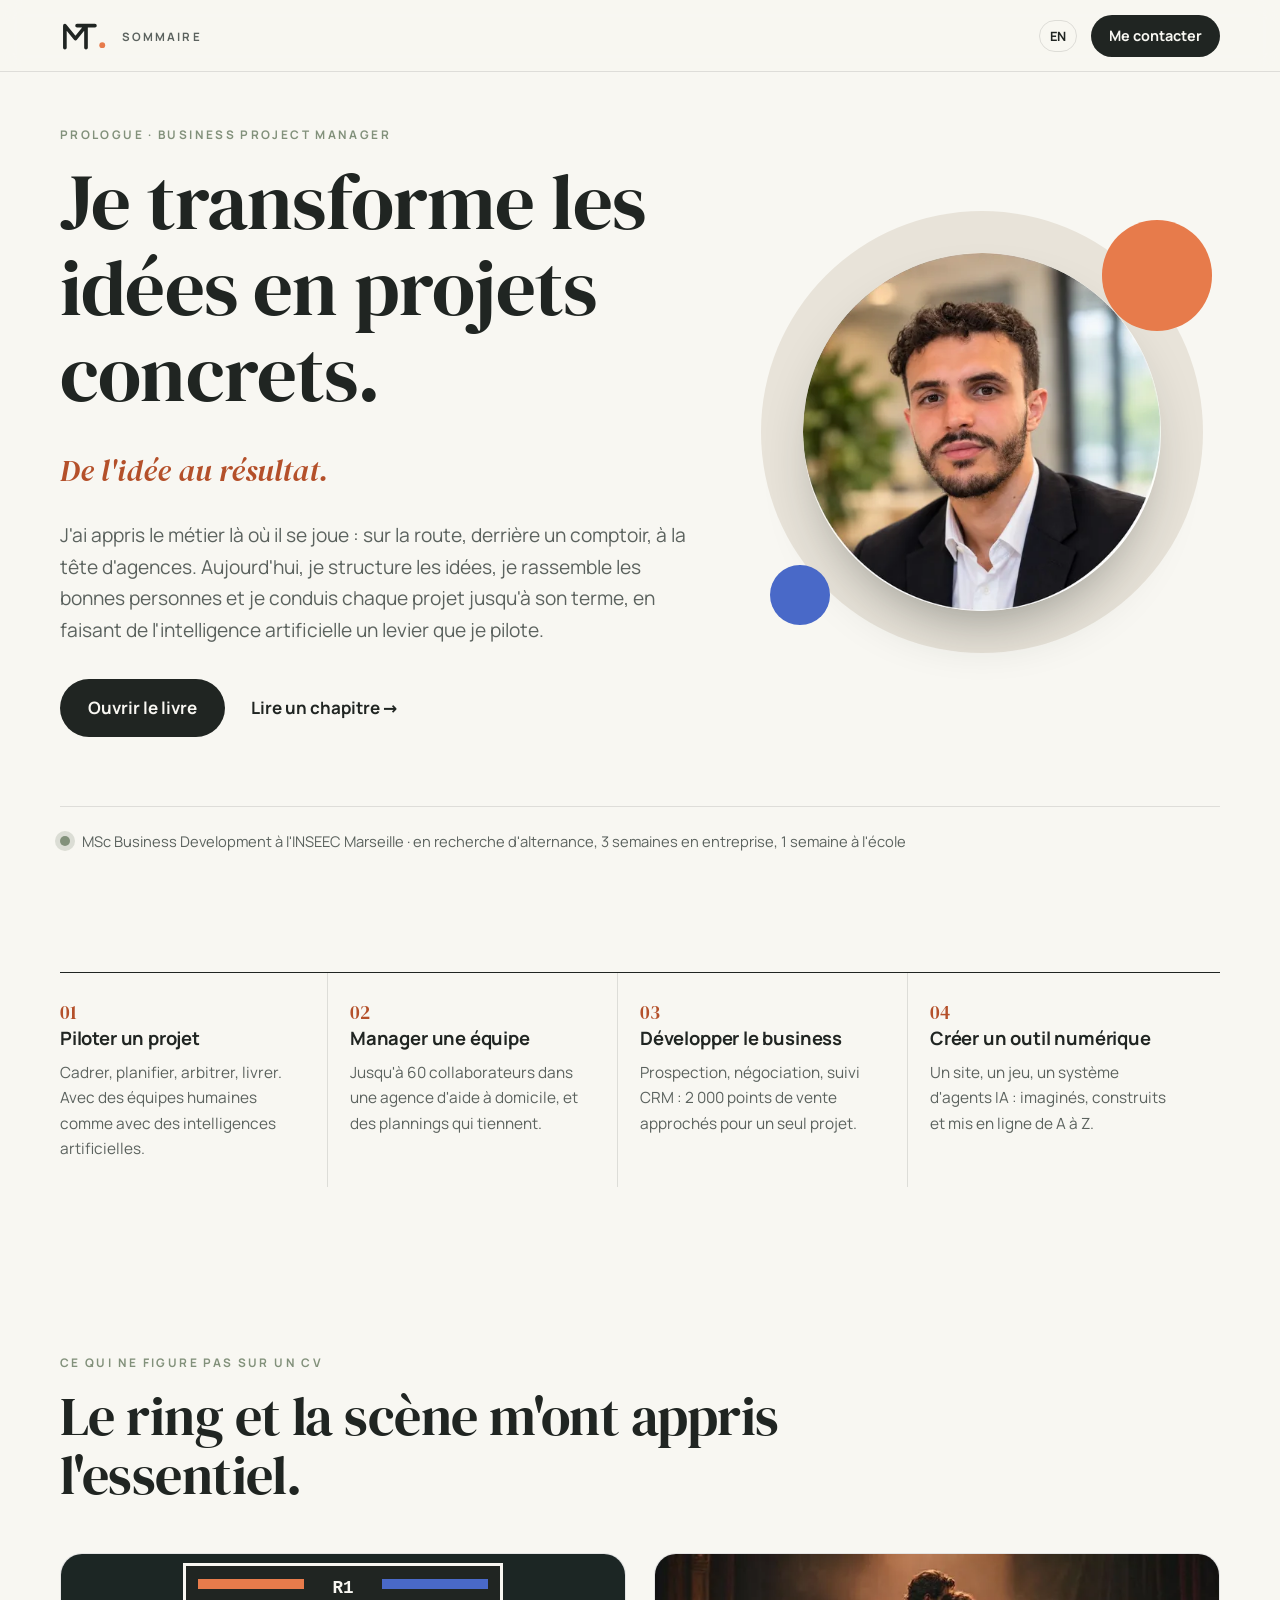
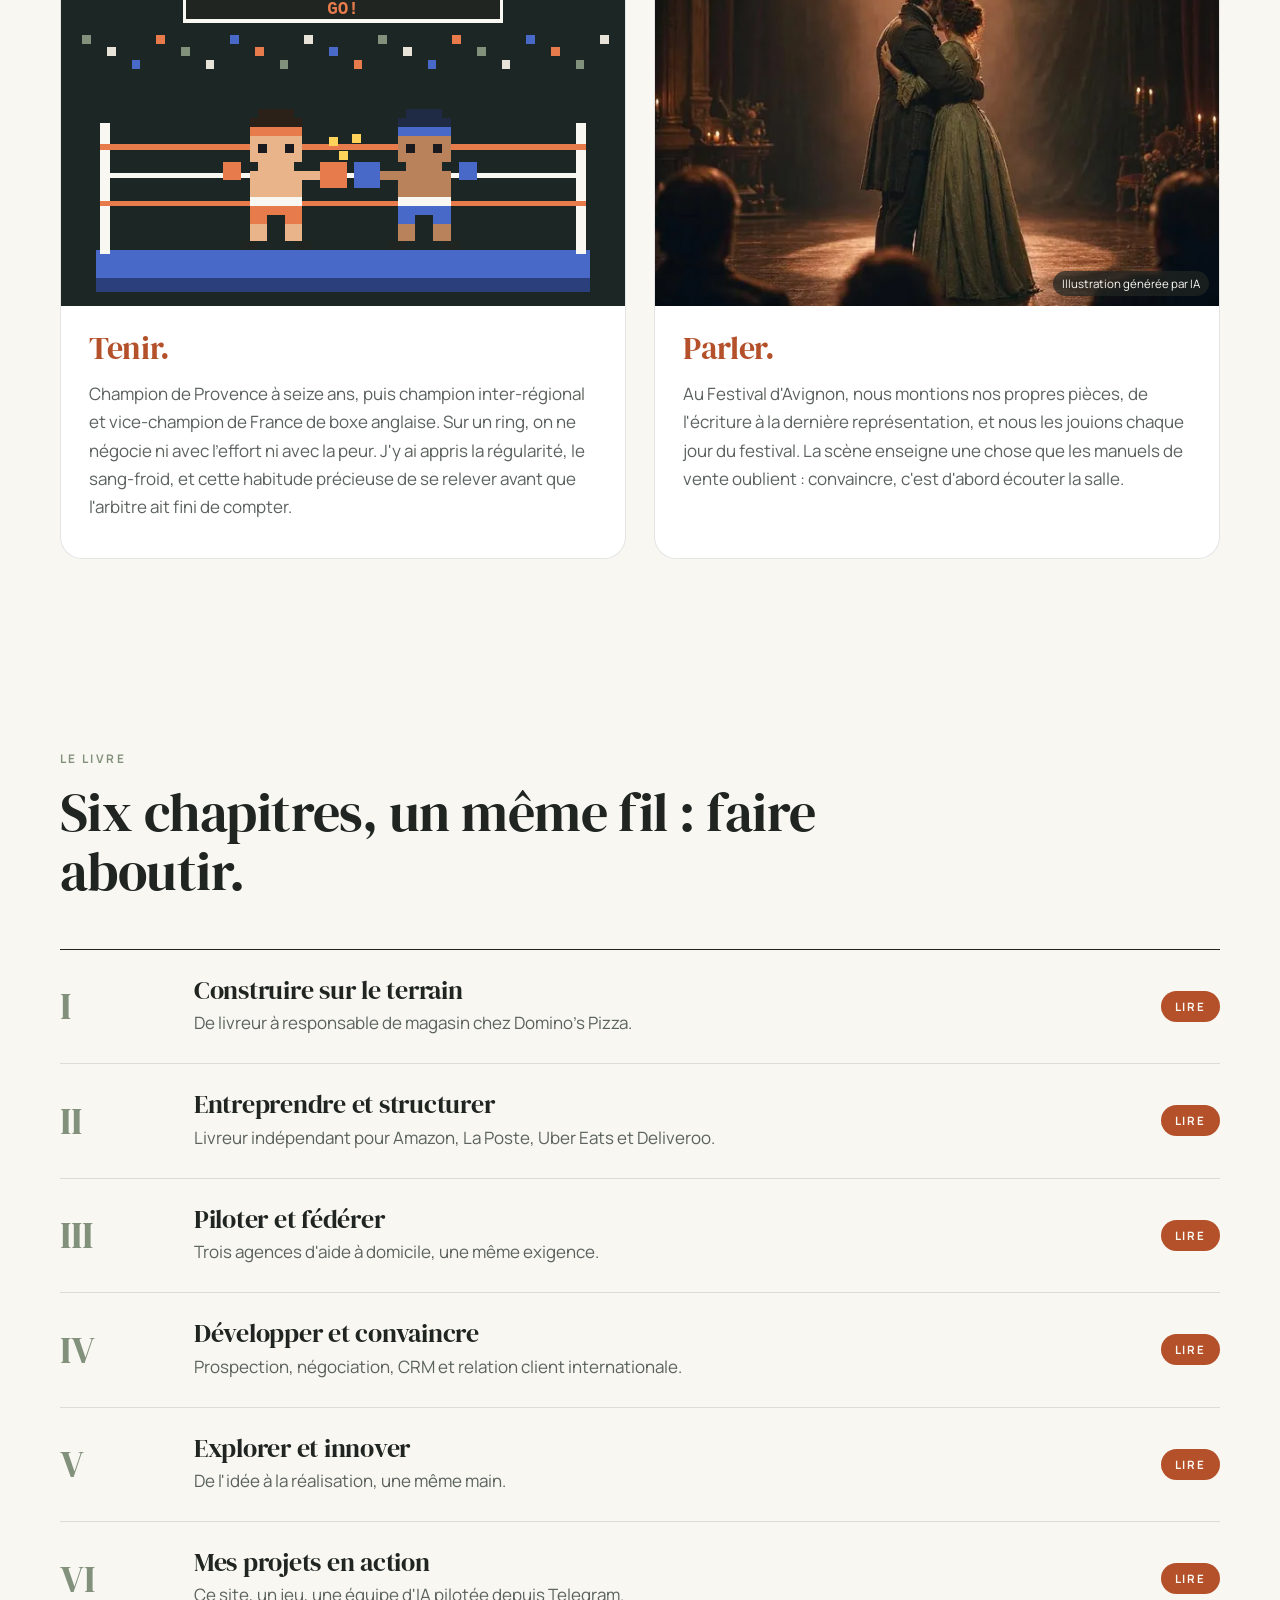
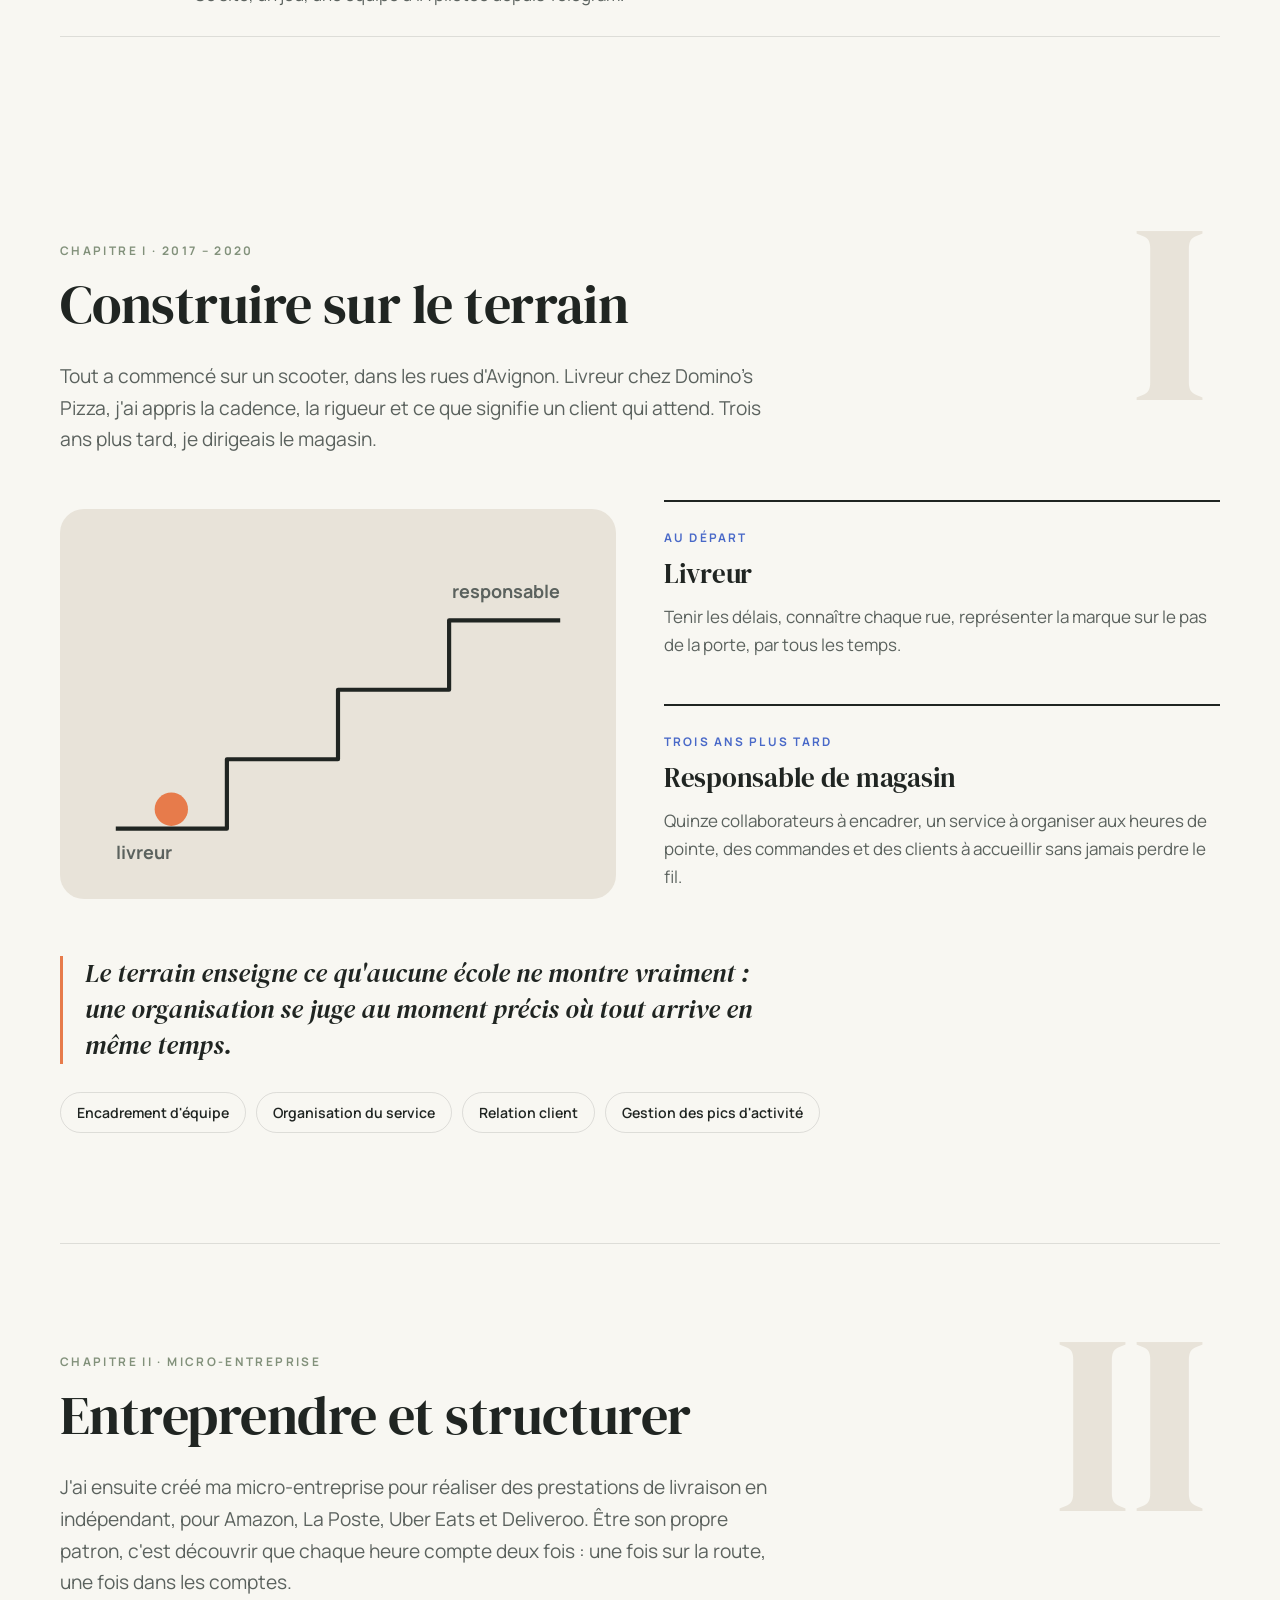
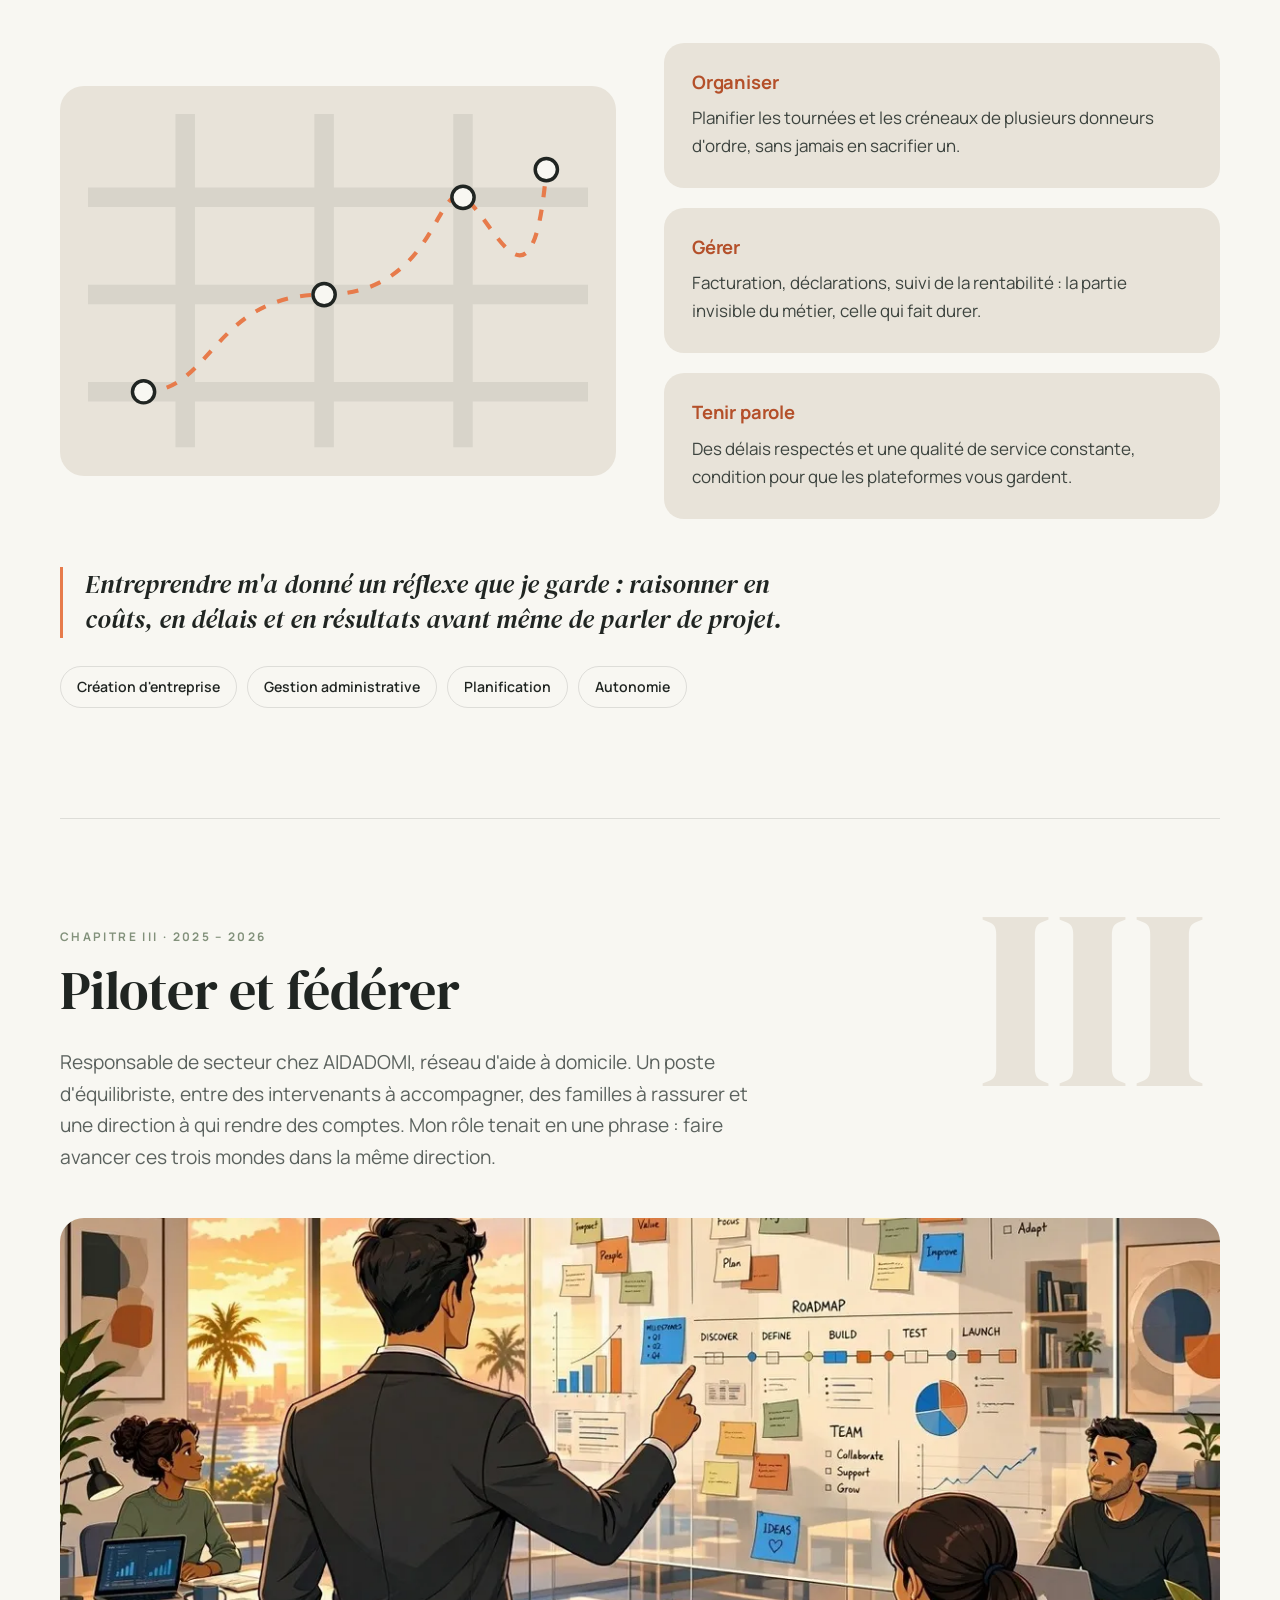
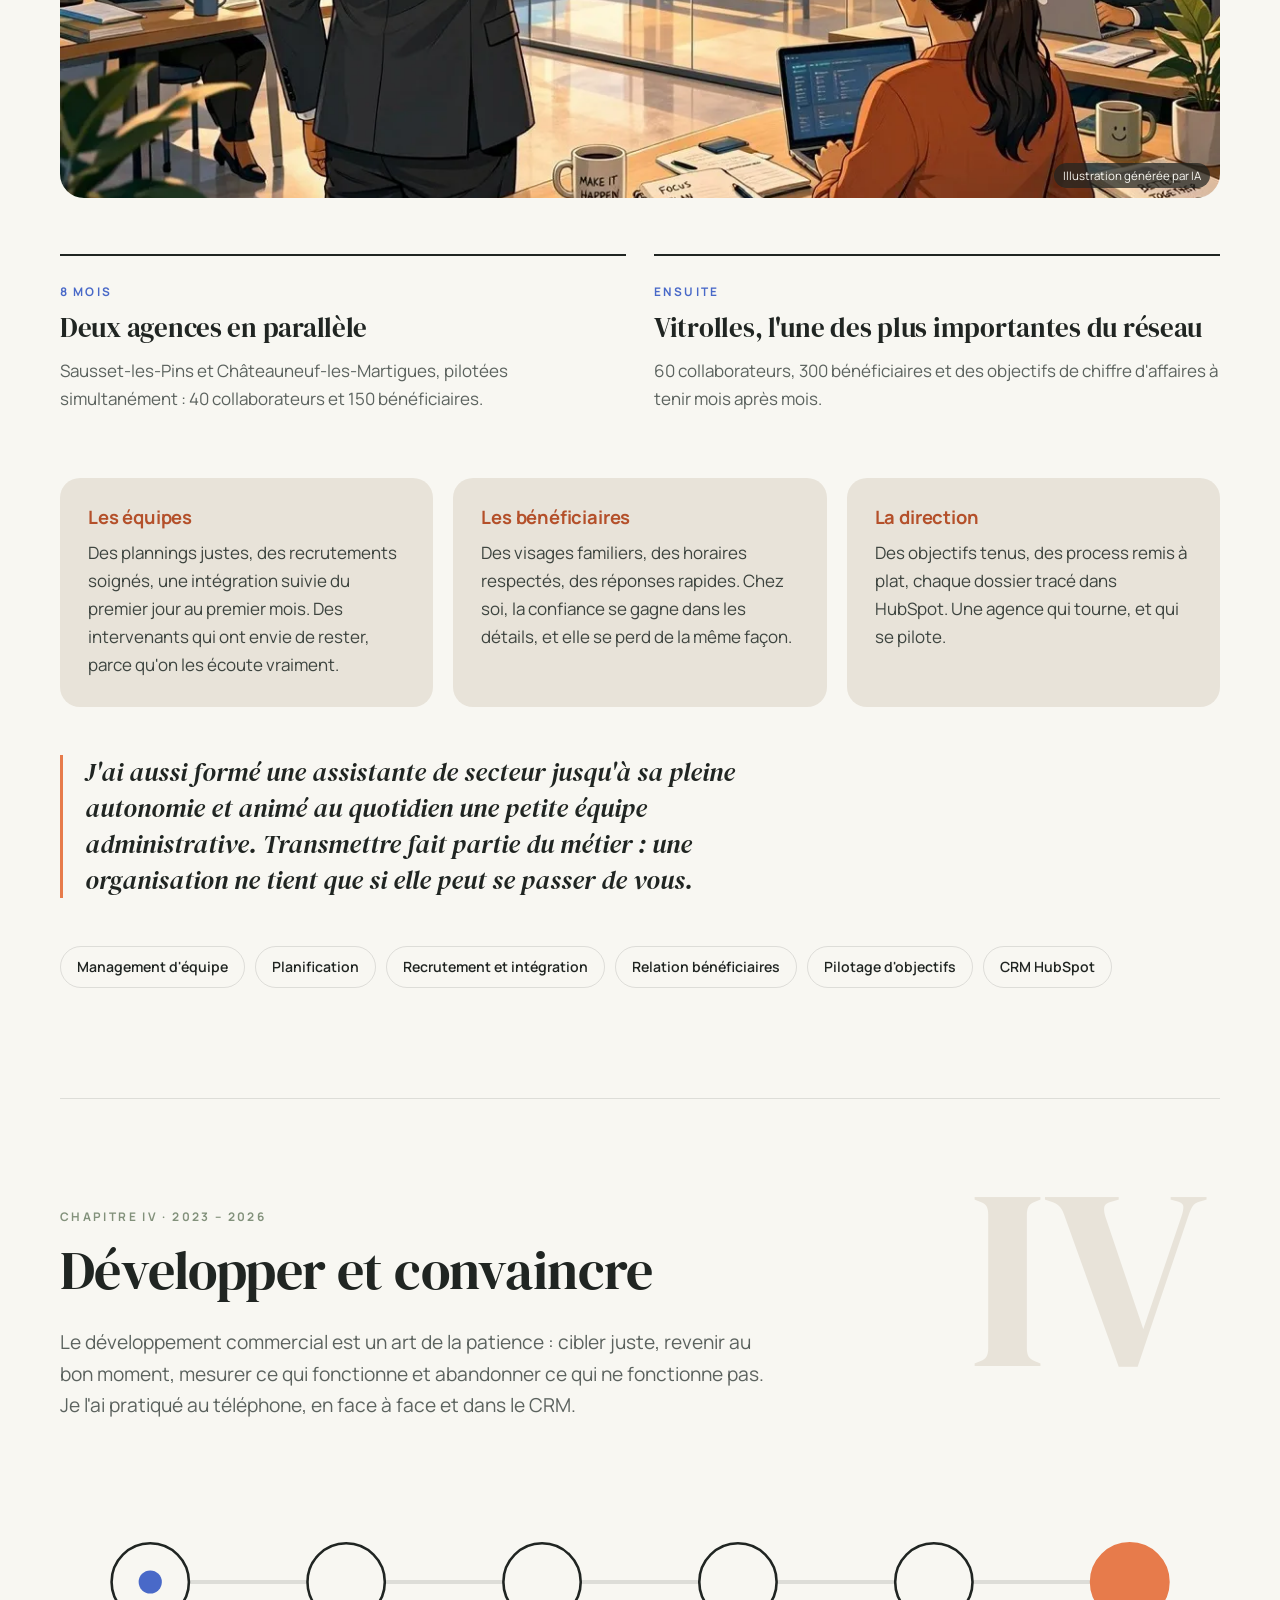
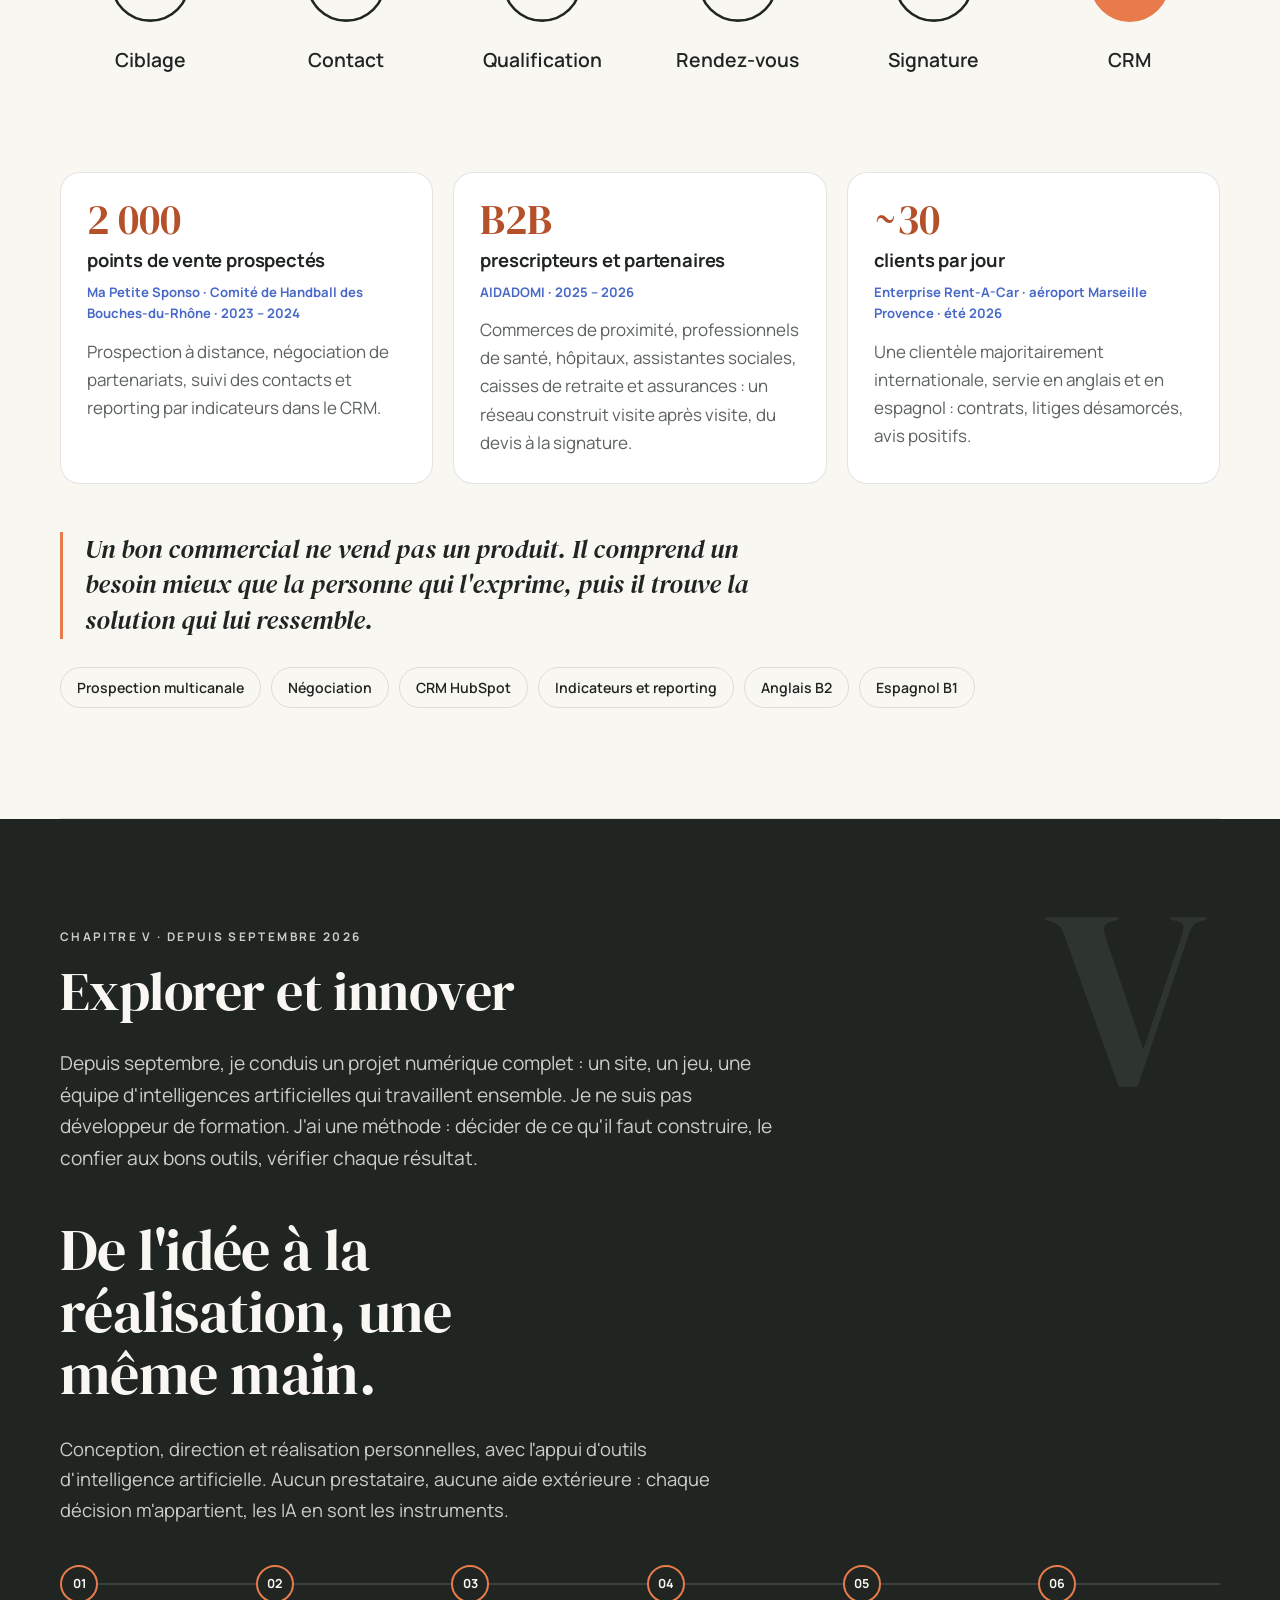
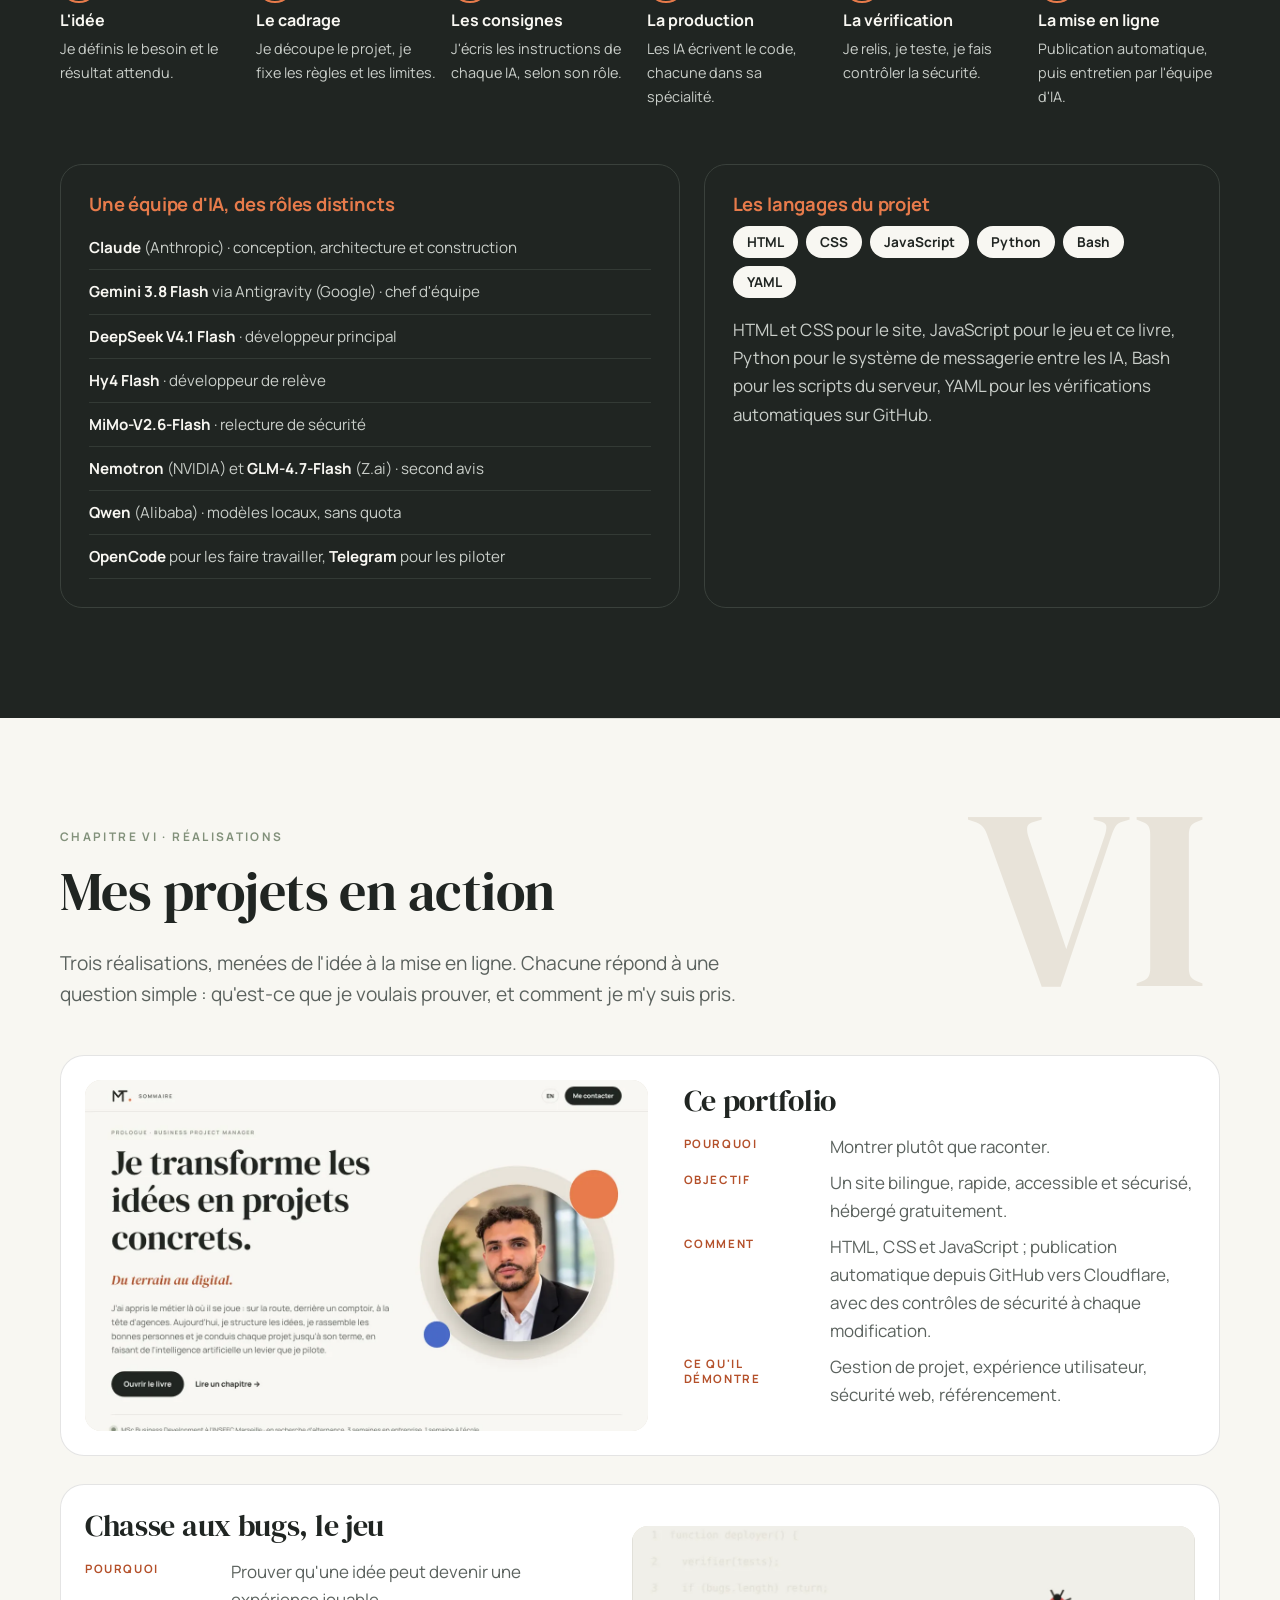
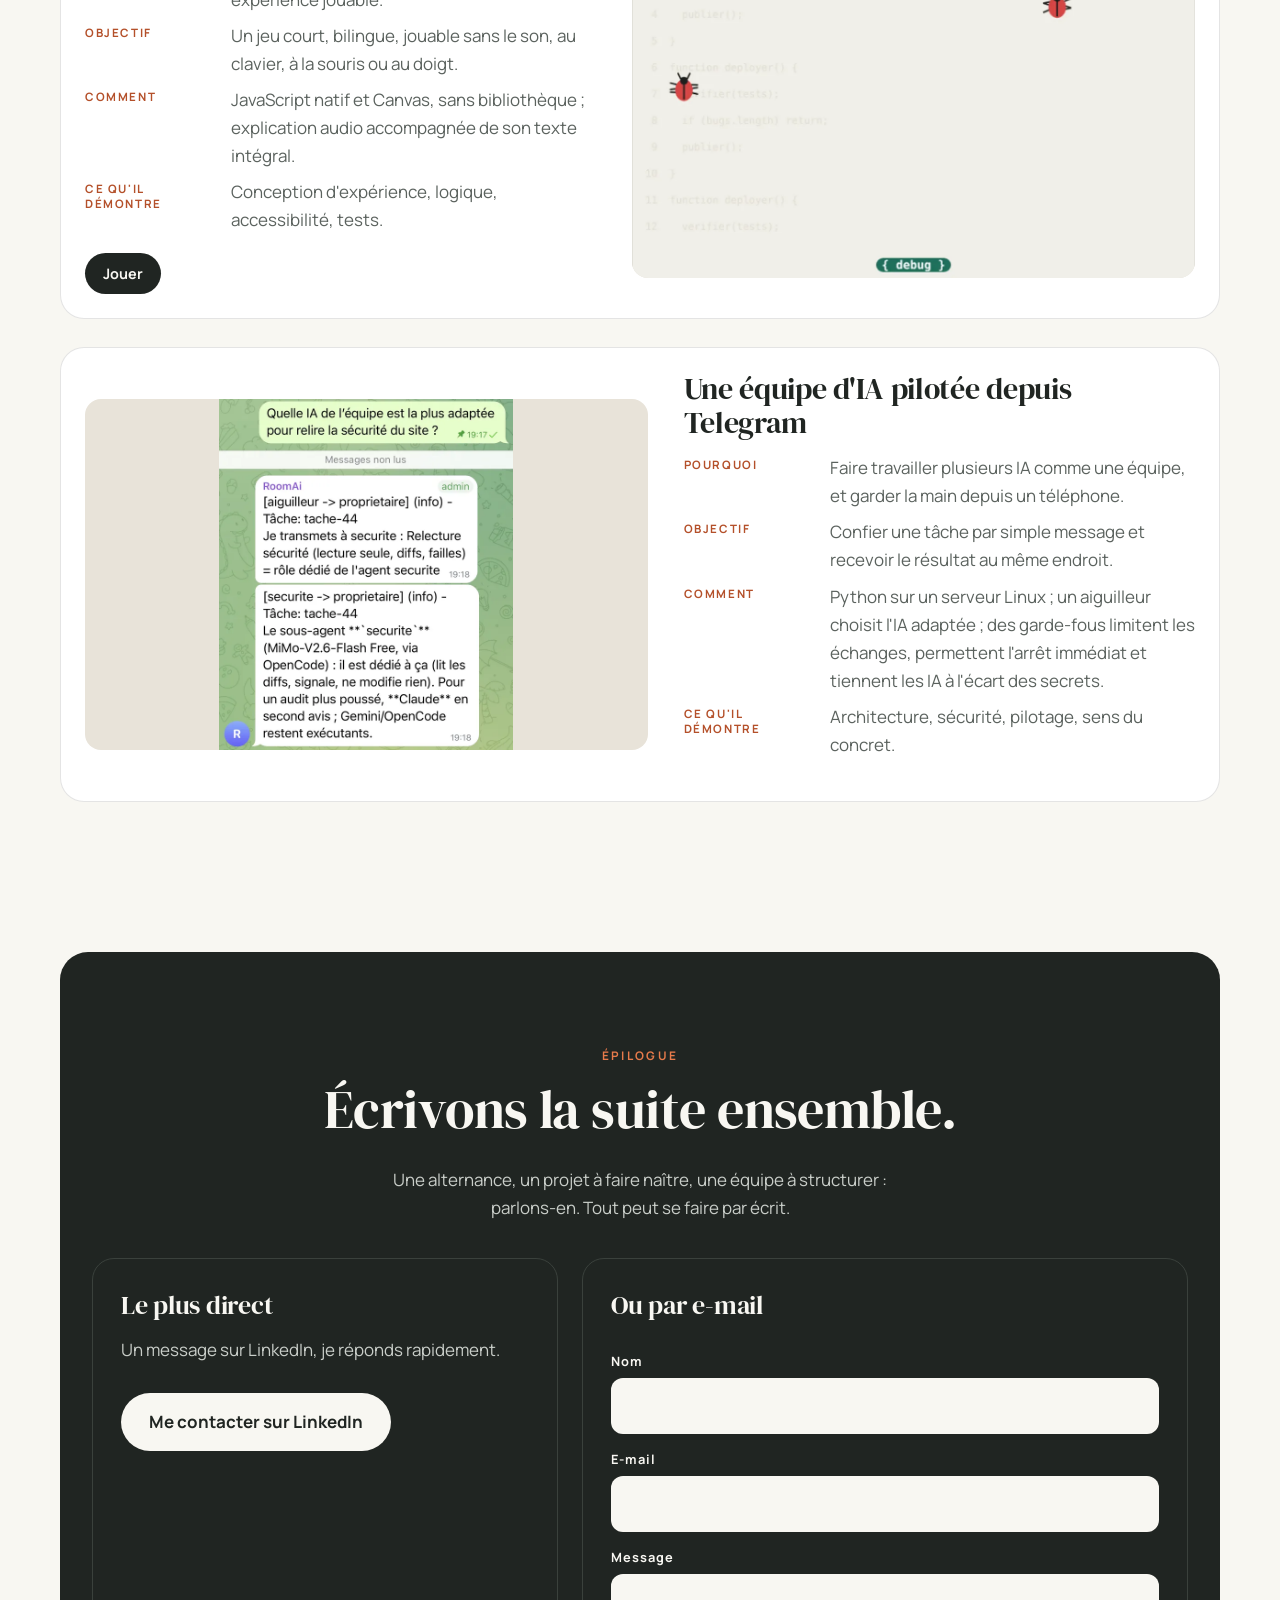
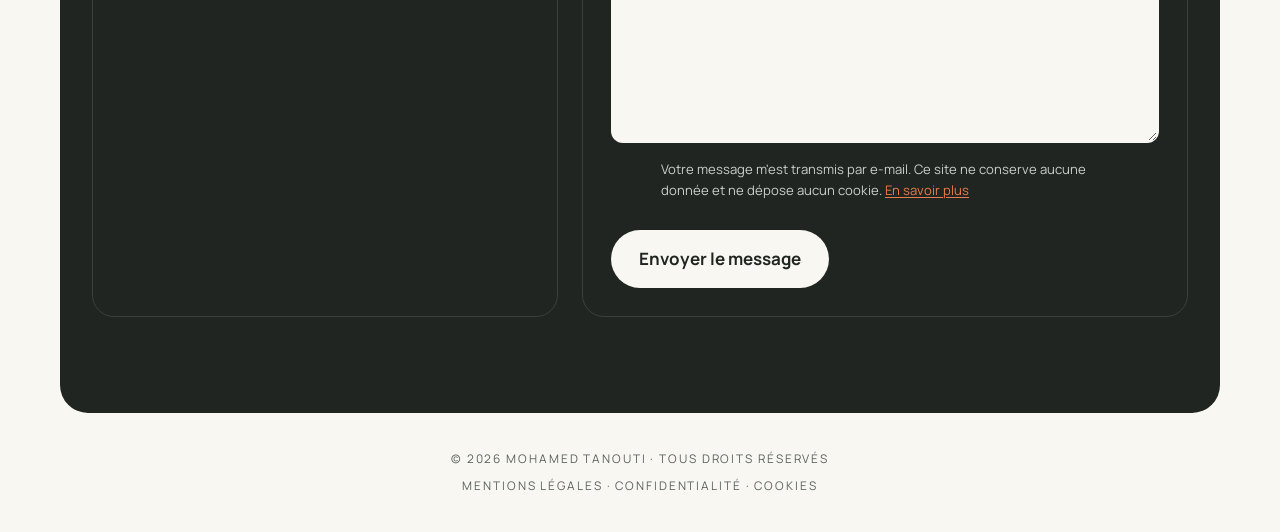
==== commit 644a81fd: "Signature : « De l'idée au résultat » remplace « Du terrain au digital » Co-Authored-By: Claude Opus" ====
--- a/index.html
+++ b/index.html
@@ -4,7 +4,7 @@
   <meta charset="utf-8">
   <meta name="viewport" content="width=device-width, initial-scale=1">
   <title>Mohamed Tanouti — Business Project Manager à Marseille</title>
-  <meta name="description" content="Business Project Manager à Marseille, en recherche d'alternance. Du terrain au digital : management d'équipes, développement commercial et projets numériques conduits de l'idée à la mise en ligne.">
+  <meta name="description" content="Business Project Manager à Marseille, en recherche d'alternance. De l'idée au résultat : management d'équipes, développement commercial et projets numériques menés jusqu’à la mise en ligne.">
   <link rel="canonical" href="https://les-experiences-de-mohamed-tanouti.pages.dev/">
   <link rel="alternate" hreflang="fr" href="https://les-experiences-de-mohamed-tanouti.pages.dev/">
   <link rel="alternate" hreflang="en" href="https://les-experiences-de-mohamed-tanouti.pages.dev/en/">
@@ -12,15 +12,15 @@
   <meta property="og:type" content="profile">
   <meta property="og:locale" content="fr_FR">
   <meta property="og:title" content="Mohamed Tanouti — Business Project Manager">
-  <meta property="og:description" content="Je transforme les idées en projets concrets. Du terrain au digital.">
+  <meta property="og:description" content="Je transforme les idées en projets concrets. De l'idée au résultat.">
   <meta property="og:url" content="https://les-experiences-de-mohamed-tanouti.pages.dev/">
   <meta property="og:image" content="https://les-experiences-de-mohamed-tanouti.pages.dev/img/portrait-800.webp">
   <meta name="theme-color" content="#F8F7F2">
   <link rel="preload" href="/polices/manrope.woff2" as="font" type="font/woff2" crossorigin>
   <link rel="preload" href="/polices/dm-serif-display.woff2" as="font" type="font/woff2" crossorigin>
-  <link rel="stylesheet" href="/nd.css">
+  <link rel="stylesheet" href="/nd.css?v=3">
   <link rel="icon" href="/favicon.svg" type="image/svg+xml">
-  <script src="/livre.js" defer></script>
+  <script src="/livre.js?v=3" defer></script>
 </head>
 <body>
   <a class="evitement" href="#contenu">Aller au contenu</a>
@@ -61,7 +61,7 @@
       <div class="prologue__texte">
         <p class="surtitre">Prologue · Business Project Manager</p>
         <h1 id="titre-prologue">Je transforme les idées en projets concrets.</h1>
-        <p class="signature">Du terrain au digital.</p>
+        <p class="signature">De l'idée au résultat.</p>
         <p class="chapo">J'ai appris le métier là où il se joue : sur la route, derrière un comptoir, à la tête d'agences. Aujourd'hui, je structure les idées, je rassemble les bonnes personnes et je conduis chaque projet jusqu'à son terme, en faisant de l'intelligence artificielle un levier que je pilote.</p>
         <div class="actions">
           <a class="bouton" href="#chapitres">Ouvrir le livre</a>
@@ -381,9 +381,9 @@
         </div>
         <form class="contact__formulaire" action="https://api.web3forms.com/submit" method="post">
           <h3>Ou par e-mail</h3>
-          <input type="hidden" name="access_key" value="CLE_WEB3FORMS_A_REMPLACER">
+          <input type="hidden" name="access_key" value="559c71fe-8f27-4c44-bd3d-9182009fd5e7">
           <input type="hidden" name="subject" value="Nouveau message depuis le portfolio">
-          <input type="hidden" name="redirect" value="https://les-experiences-de-mohamed-tanouti.pages.dev/merci/">
+          <input type="hidden" name="redirect" value="https://les-experiences-de-mohamed-tanouti.pages.dev/#message-envoye">
           <input type="checkbox" name="botcheck" class="visuellement-cache" tabindex="-1" aria-hidden="true">
           <label for="f-nom">Nom</label>
           <input id="f-nom" name="name" type="text" autocomplete="name" required maxlength="100">
@@ -393,6 +393,7 @@
           <textarea id="f-message" name="message" rows="5" required maxlength="3000"></textarea>
           <p class="contact__mention">Votre message m'est transmis par e-mail. Ce site ne conserve aucune donnée et ne dépose aucun cookie. <a href="/confidentialite/">En savoir plus</a></p>
           <button class="bouton" type="submit">Envoyer le message</button>
+          <p class="contact__retour" id="message-envoye" role="status"><svg viewBox="0 0 20 20" aria-hidden="true"><circle cx="10" cy="10" r="9" fill="none" stroke="currentColor" stroke-width="1.6"/><path d="M6 10.5l2.6 2.6L14 7.6" fill="none" stroke="currentColor" stroke-width="1.8" stroke-linecap="round" stroke-linejoin="round"/></svg>Message envoyé. Merci, je vous réponds rapidement.</p>
         </form>
       </div>
     </section>
--- a/nd.css
+++ b/nd.css
@@ -264,6 +264,10 @@
 .contact__mention { font-size: .82rem; margin: 8px 0; }
 .contact__mention a { color: var(--terracotta); }
 .contact__formulaire .bouton { justify-self: start; border: 0; cursor: pointer; font: inherit; font-weight: 700; }
+.contact__formulaire .contact__retour { display: flex; align-items: center; gap: 8px; margin: 6px 0 0; max-width: none; font-size: .88rem; font-weight: 600; color: #8fd19e; }
+.contact__formulaire .contact__retour { display: none; }
+.contact__formulaire .contact__retour:target { display: flex; scroll-margin-top: 40vh; }
+.contact__retour svg { flex: none; width: 18px; height: 18px; }
 .merci { width: var(--large); margin: 0 auto; min-height: 100svh; display: grid; align-content: center; justify-items: start; }
 
 @media (max-width: 900px) {
@@ -311,3 +315,11 @@
   *, *::before, *::after { animation: none !important; transition: none !important; scroll-behavior: auto !important; }
   .js [data-revele] { opacity: 1; transform: none; }
 }
+
+/* Pages simples (légales, 404, merci) */
+.page-simple { width: var(--large); margin: 0 auto; padding: 72px 0 96px; min-height: 70svh; }
+.legal { max-width: 760px; }
+.legal h1 { font-size: clamp(2.2rem, 5vw, 3.6rem); }
+.legal h2 { font: 700 1.15rem/1.3 var(--sans); margin-top: 2em; color: var(--terracotta-texte); }
+.legal [lang="en"] h2 { font: 400 clamp(1.6rem, 3vw, 2.2rem)/1.1 var(--serif); color: var(--charbon); margin-top: 2.4em; }
+.legal p { color: var(--gris); }
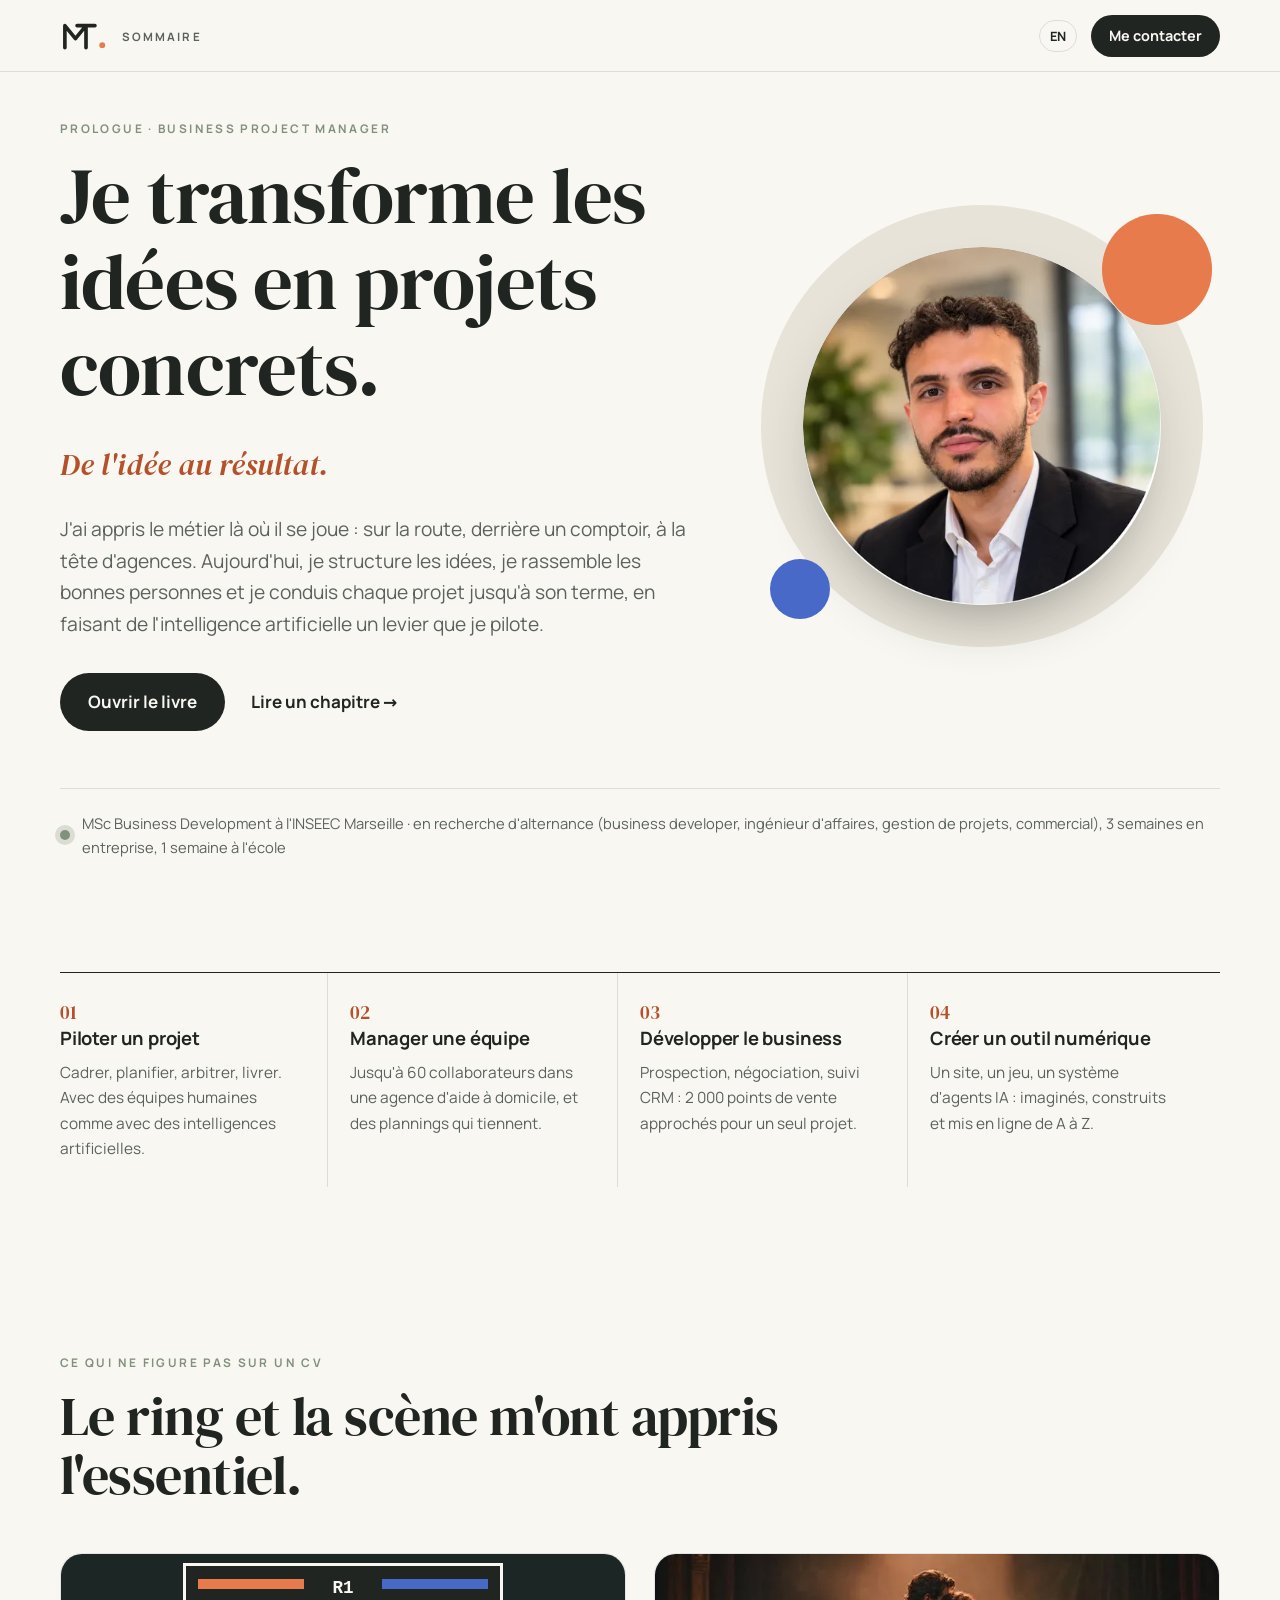
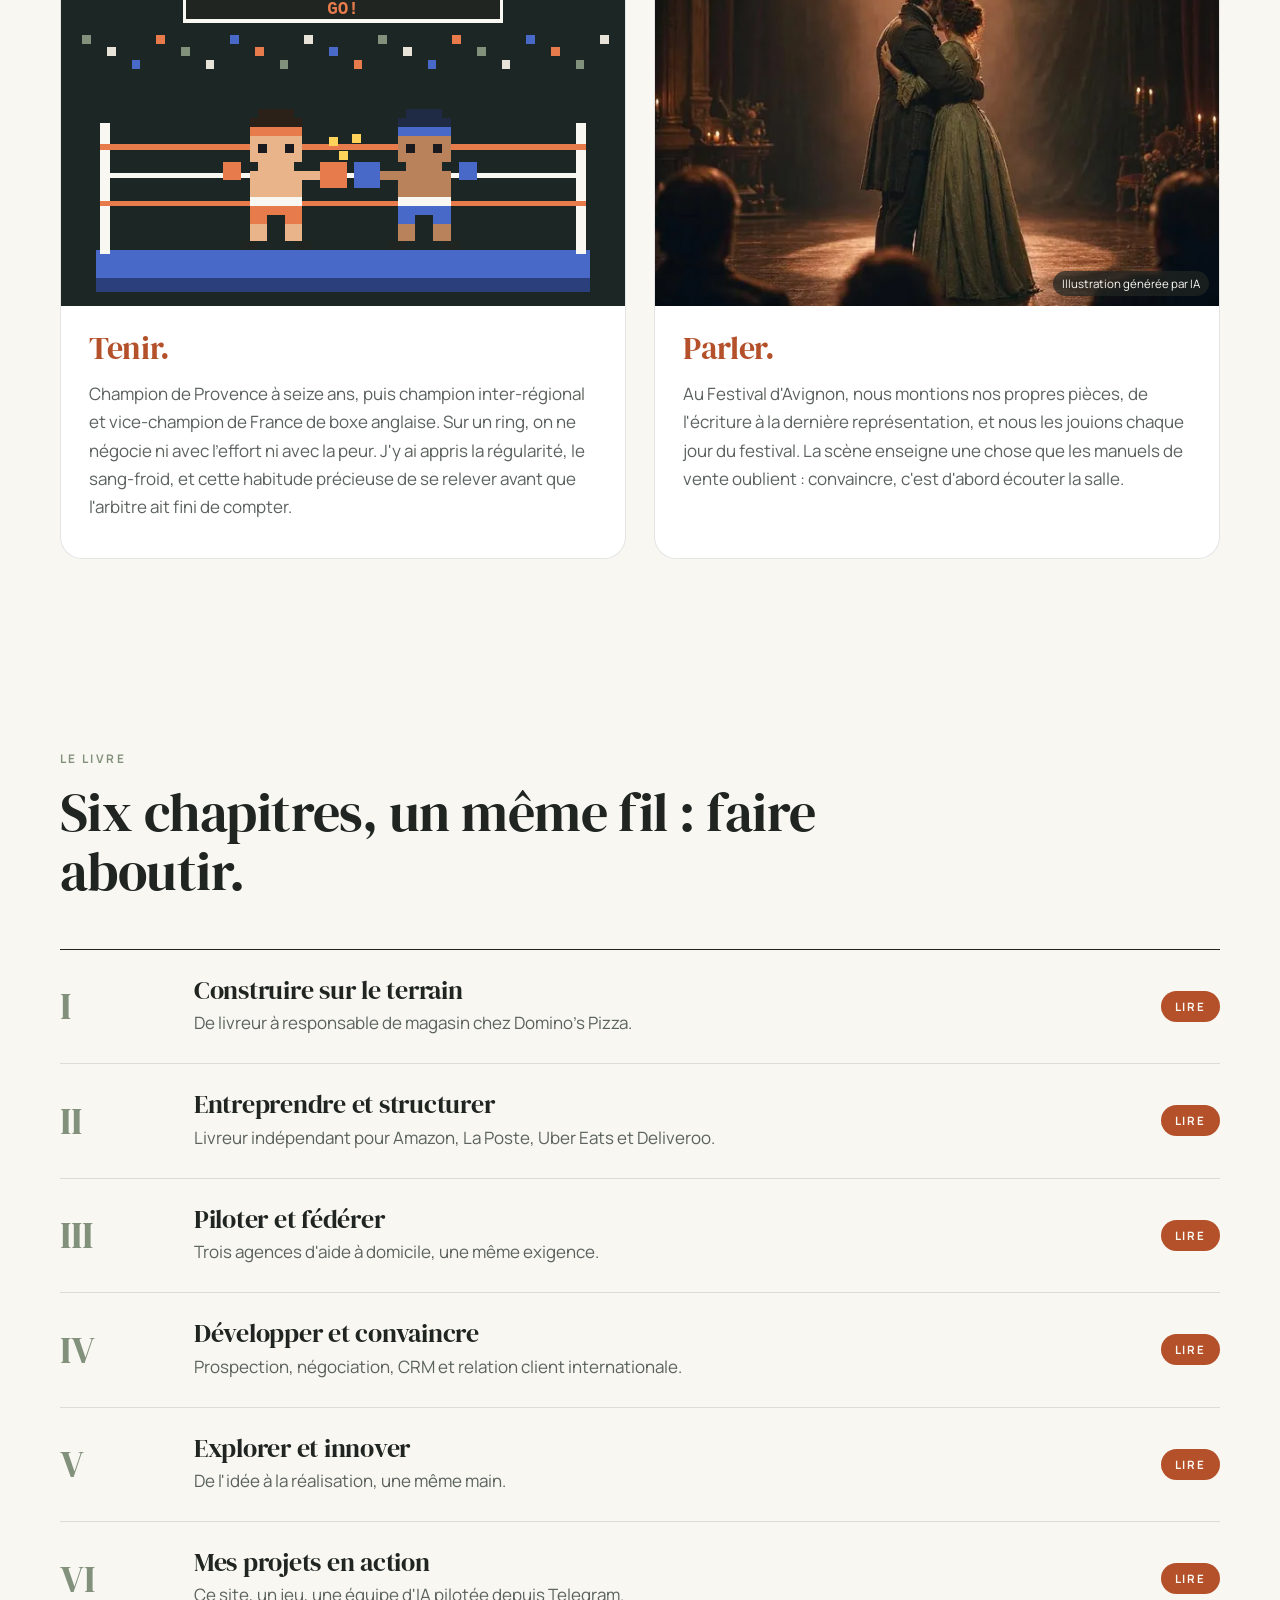
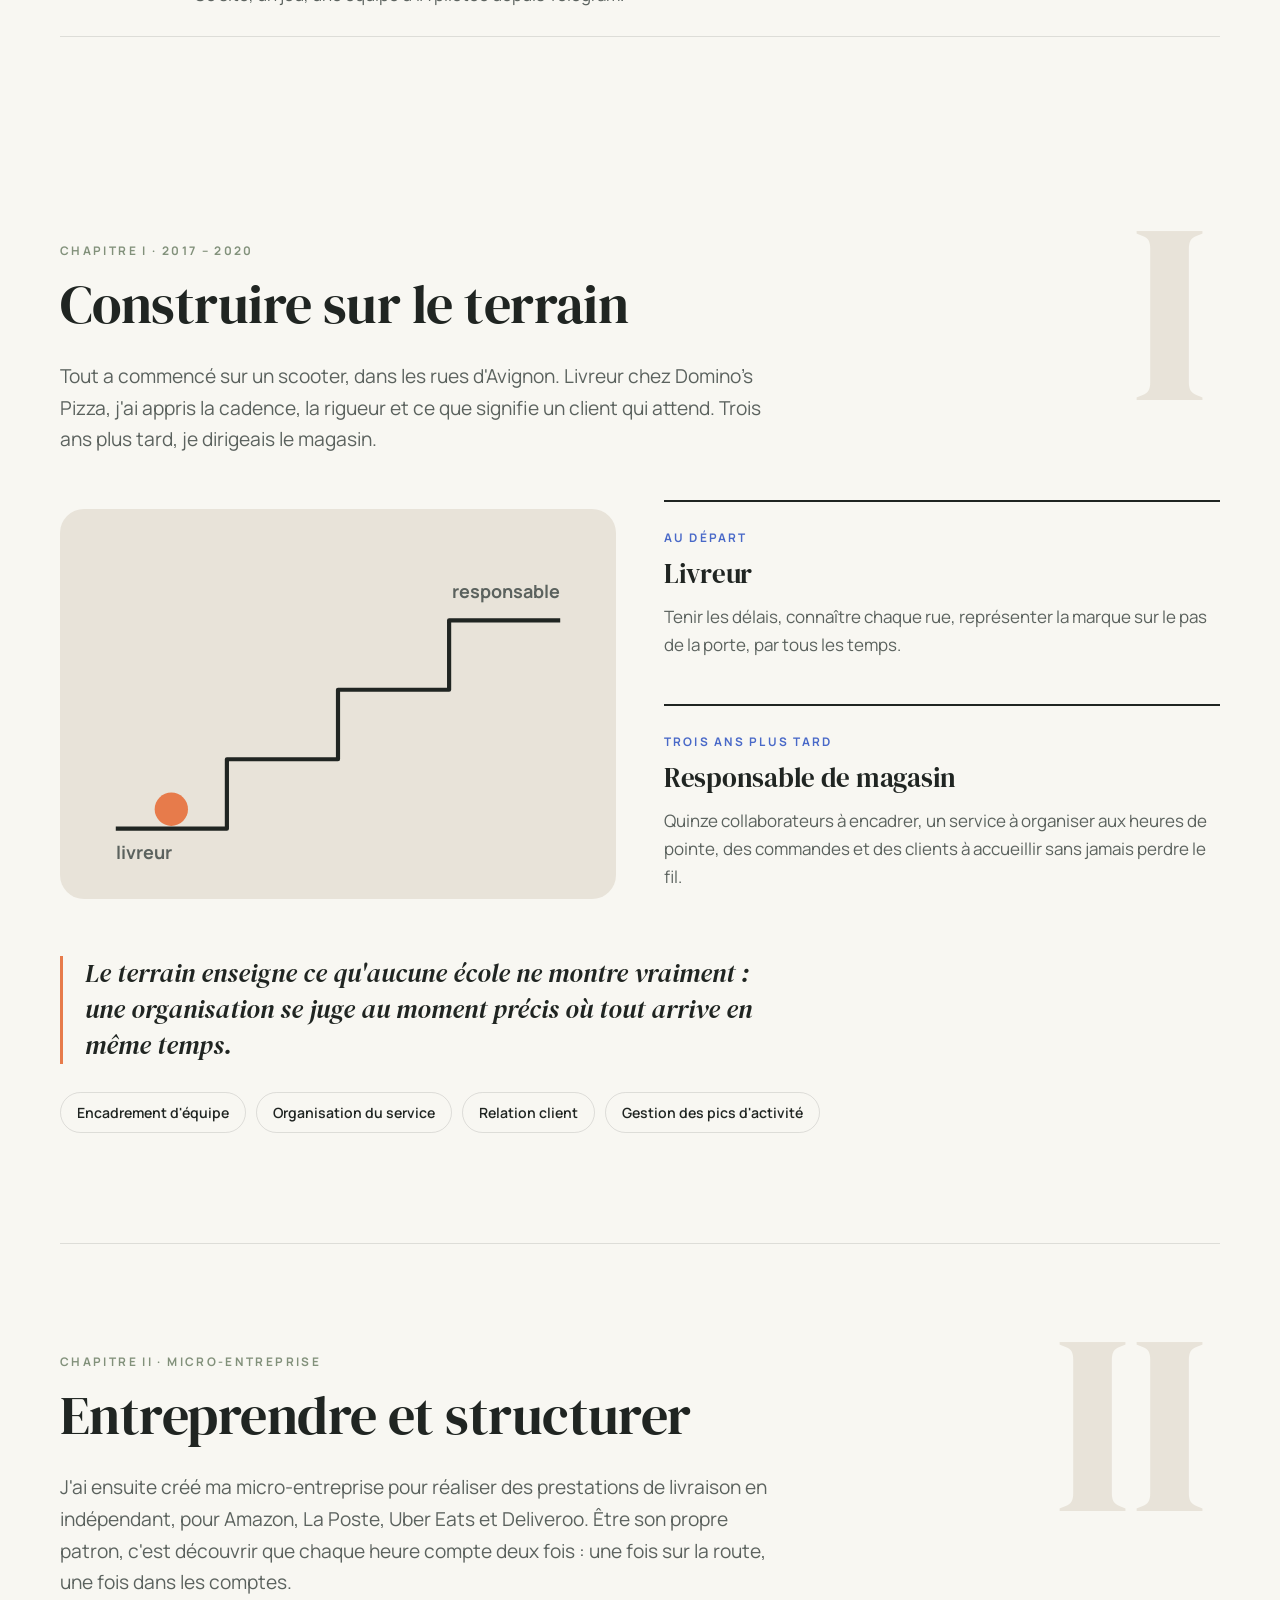
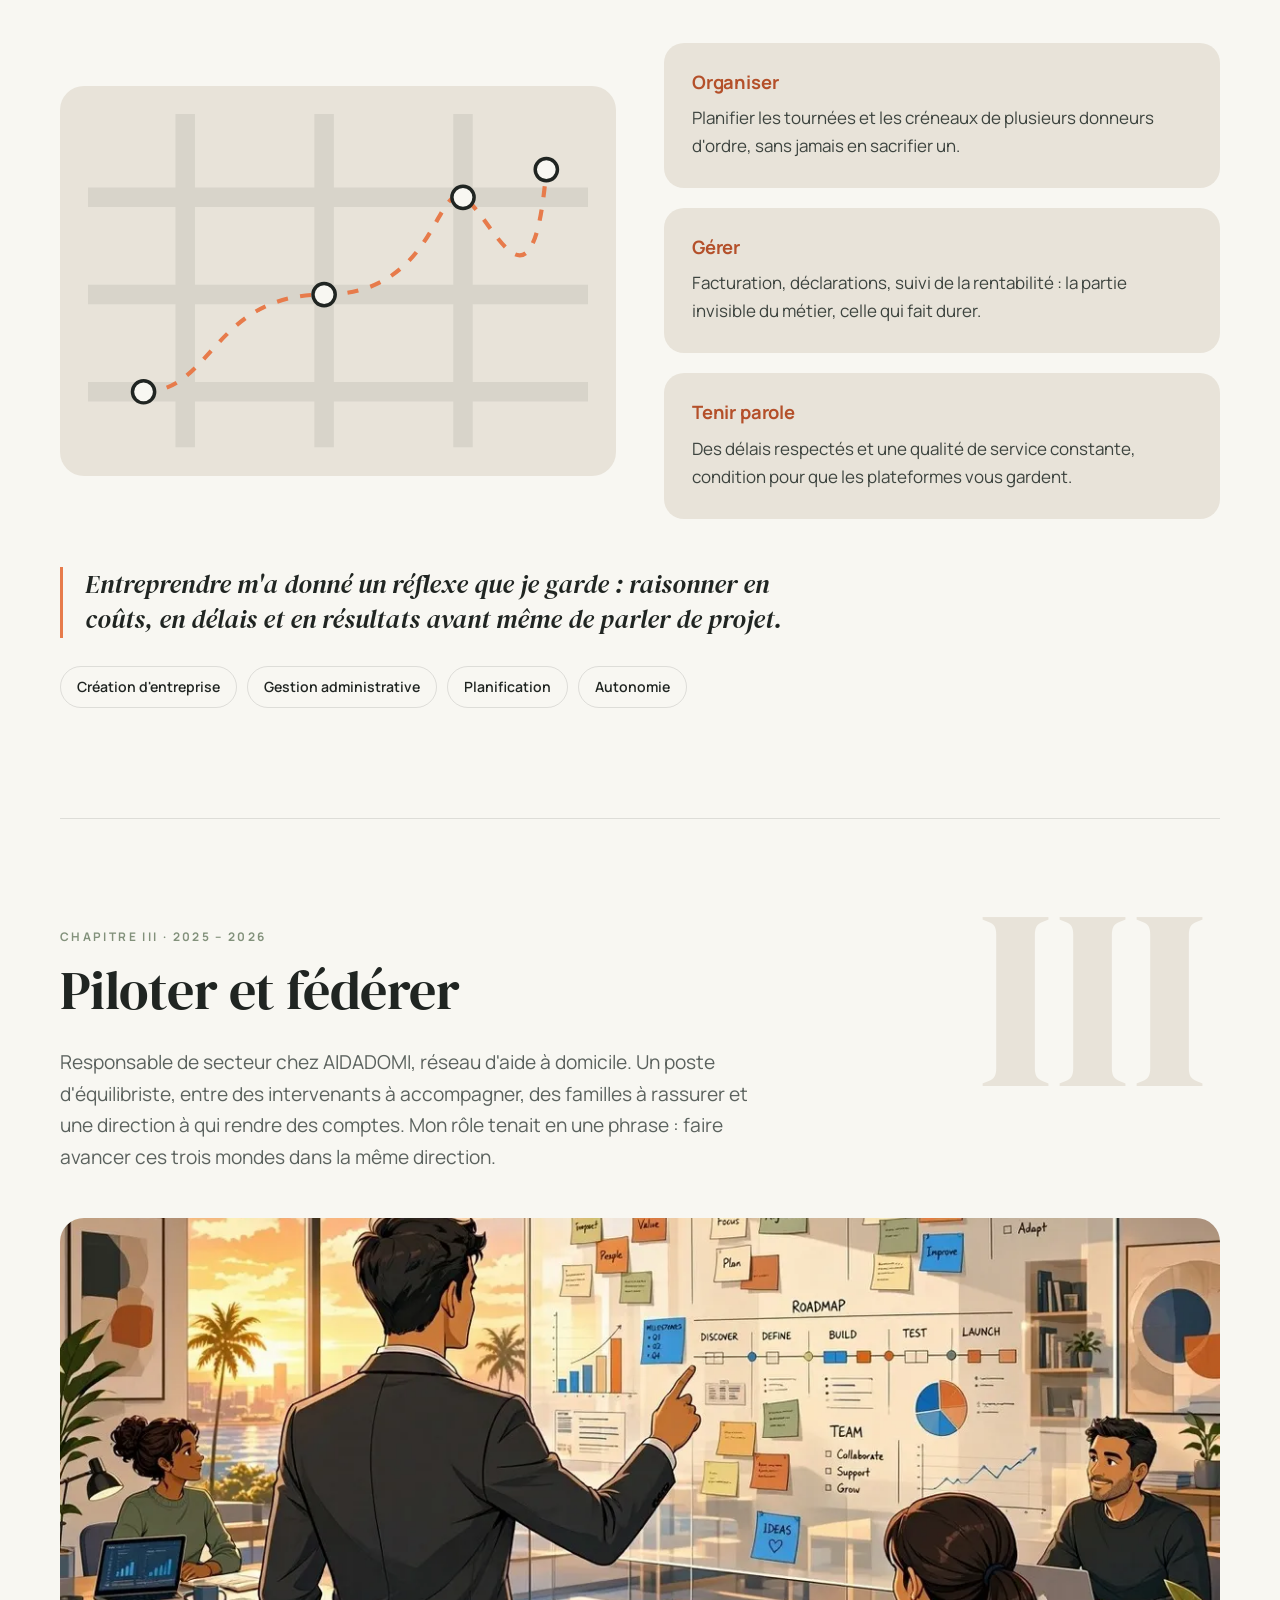
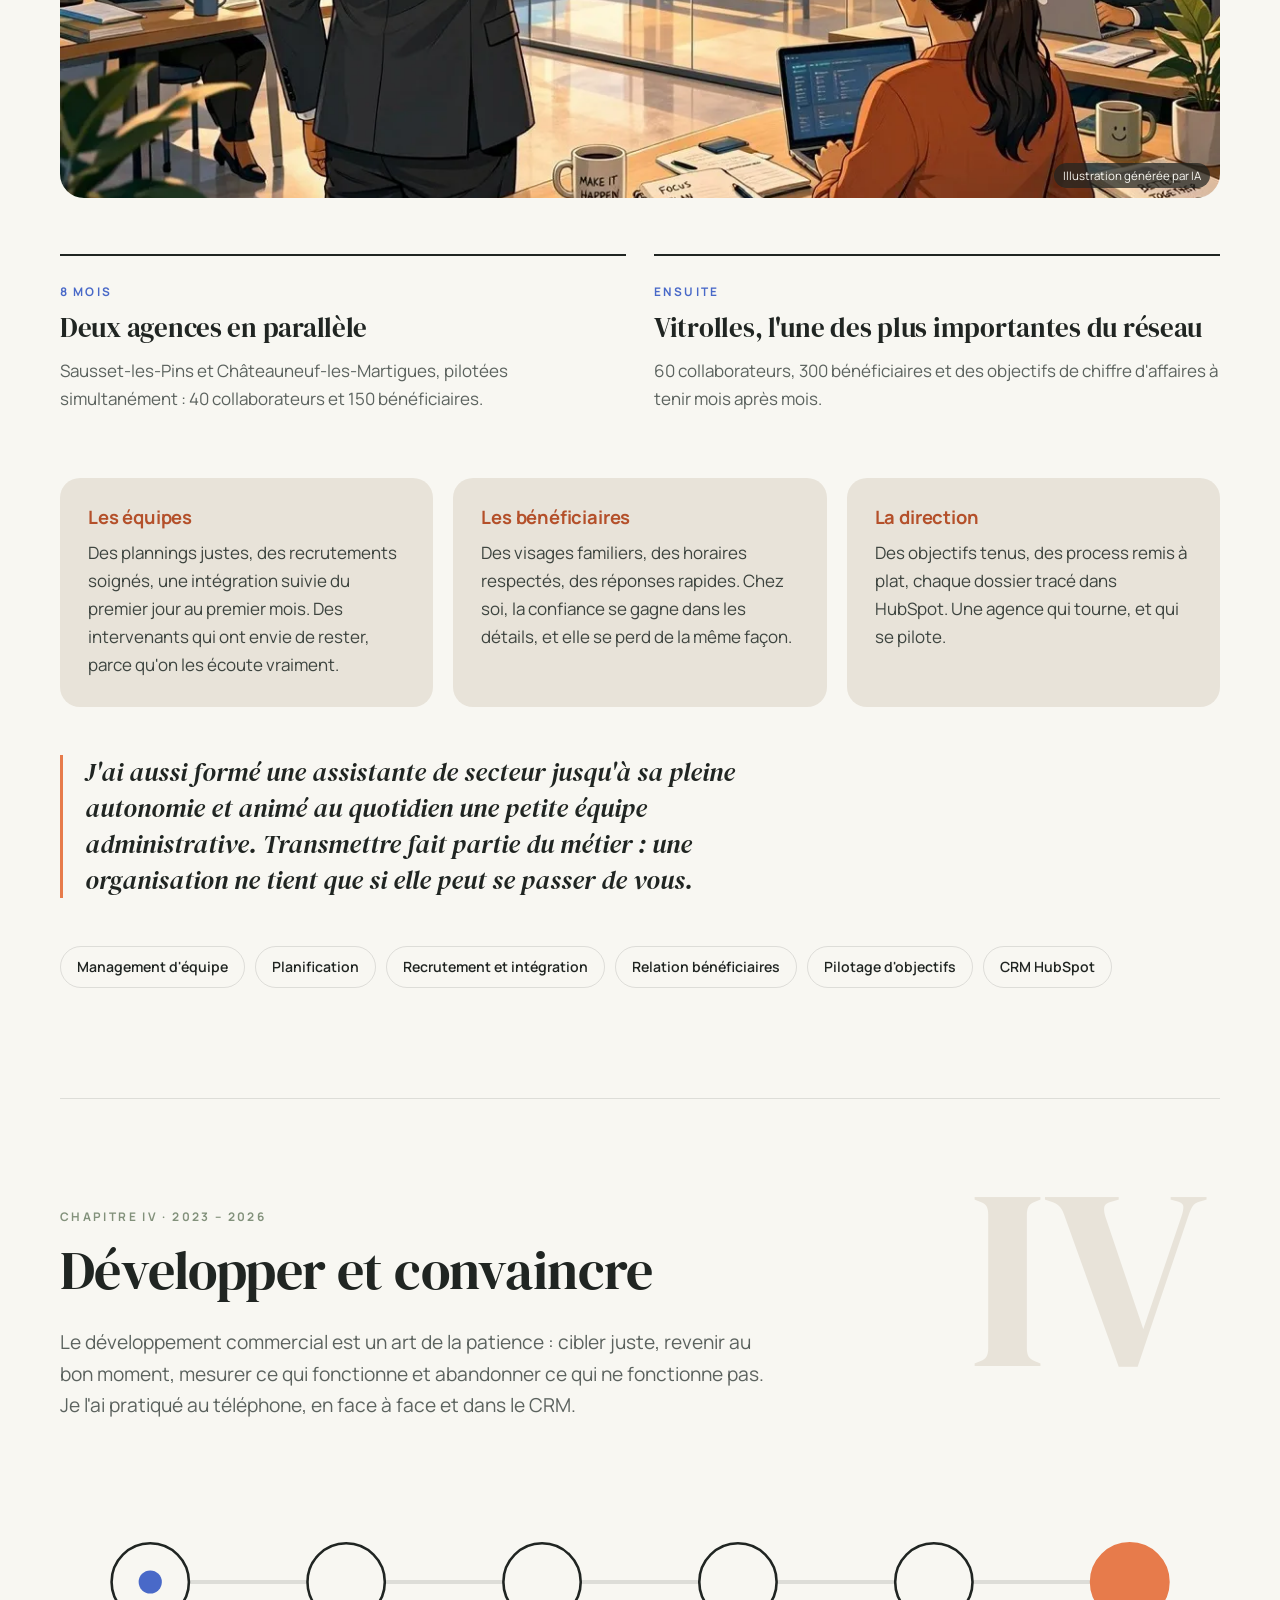
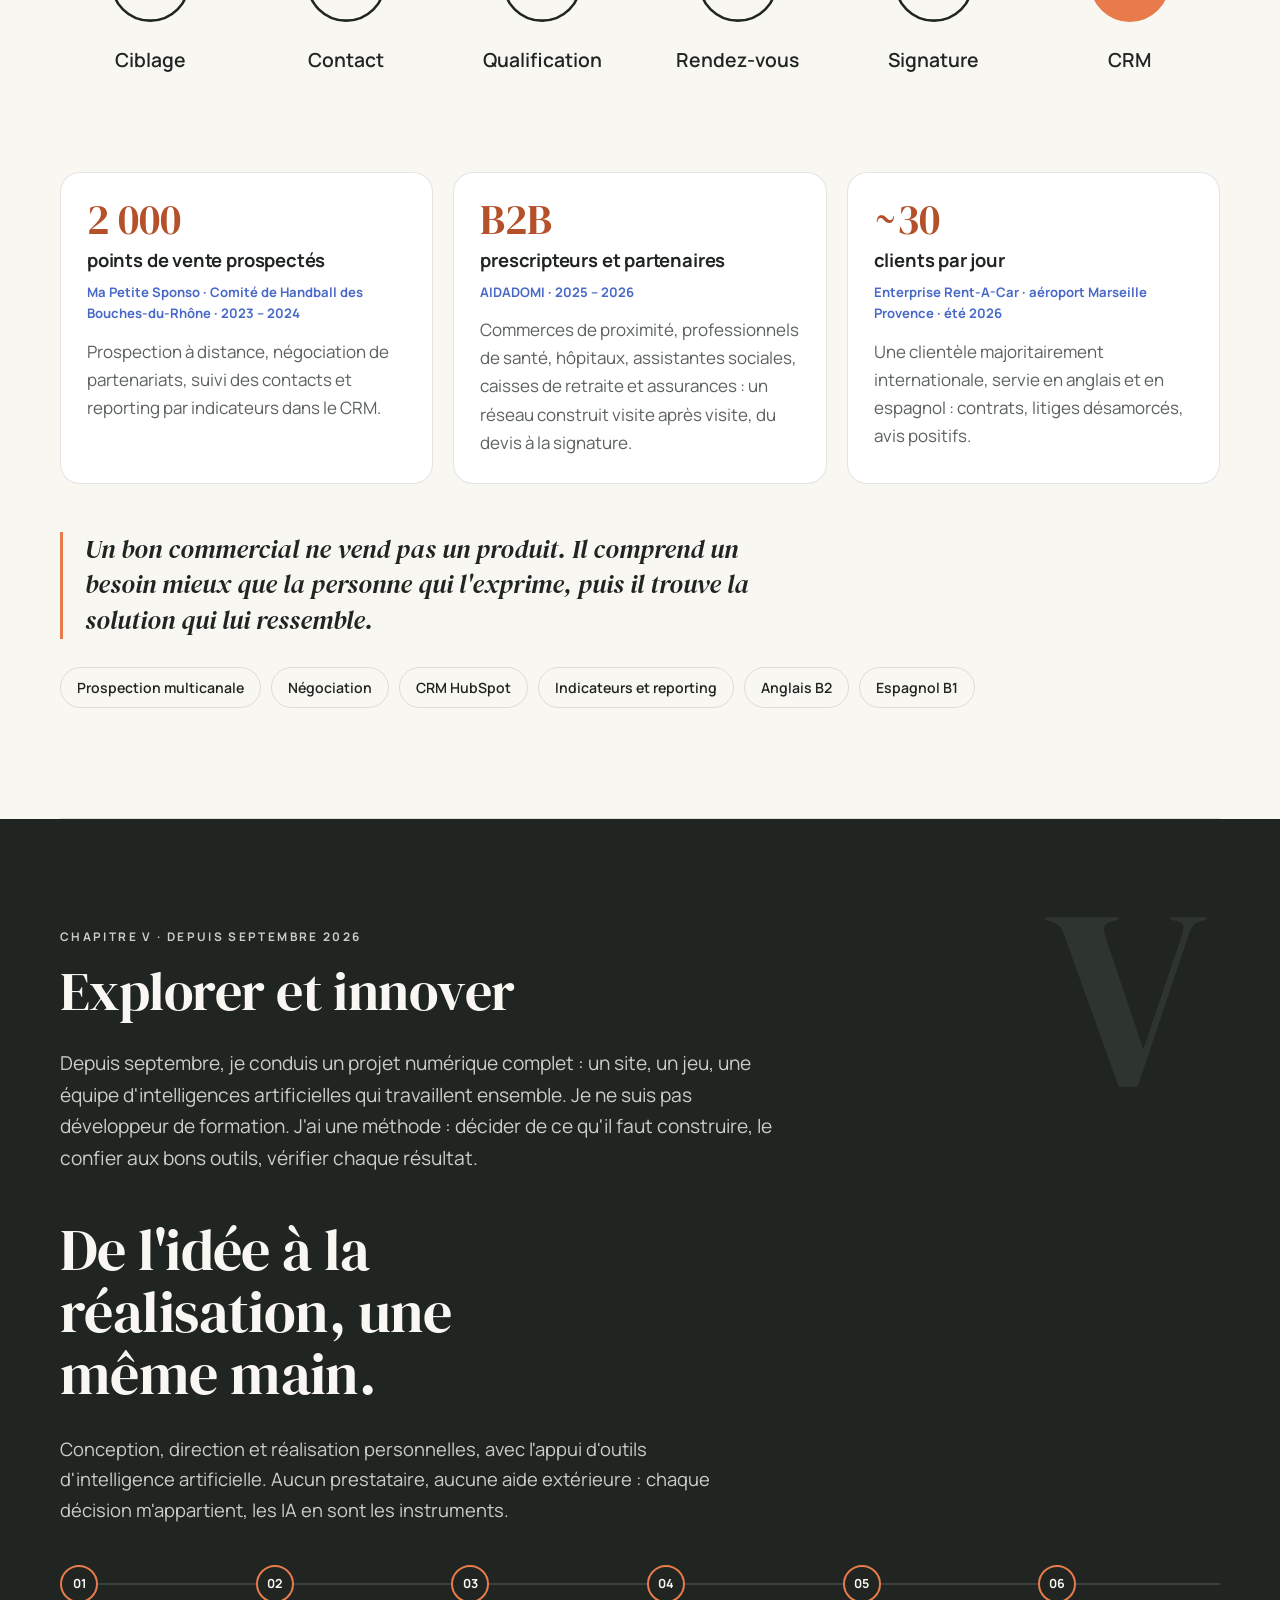
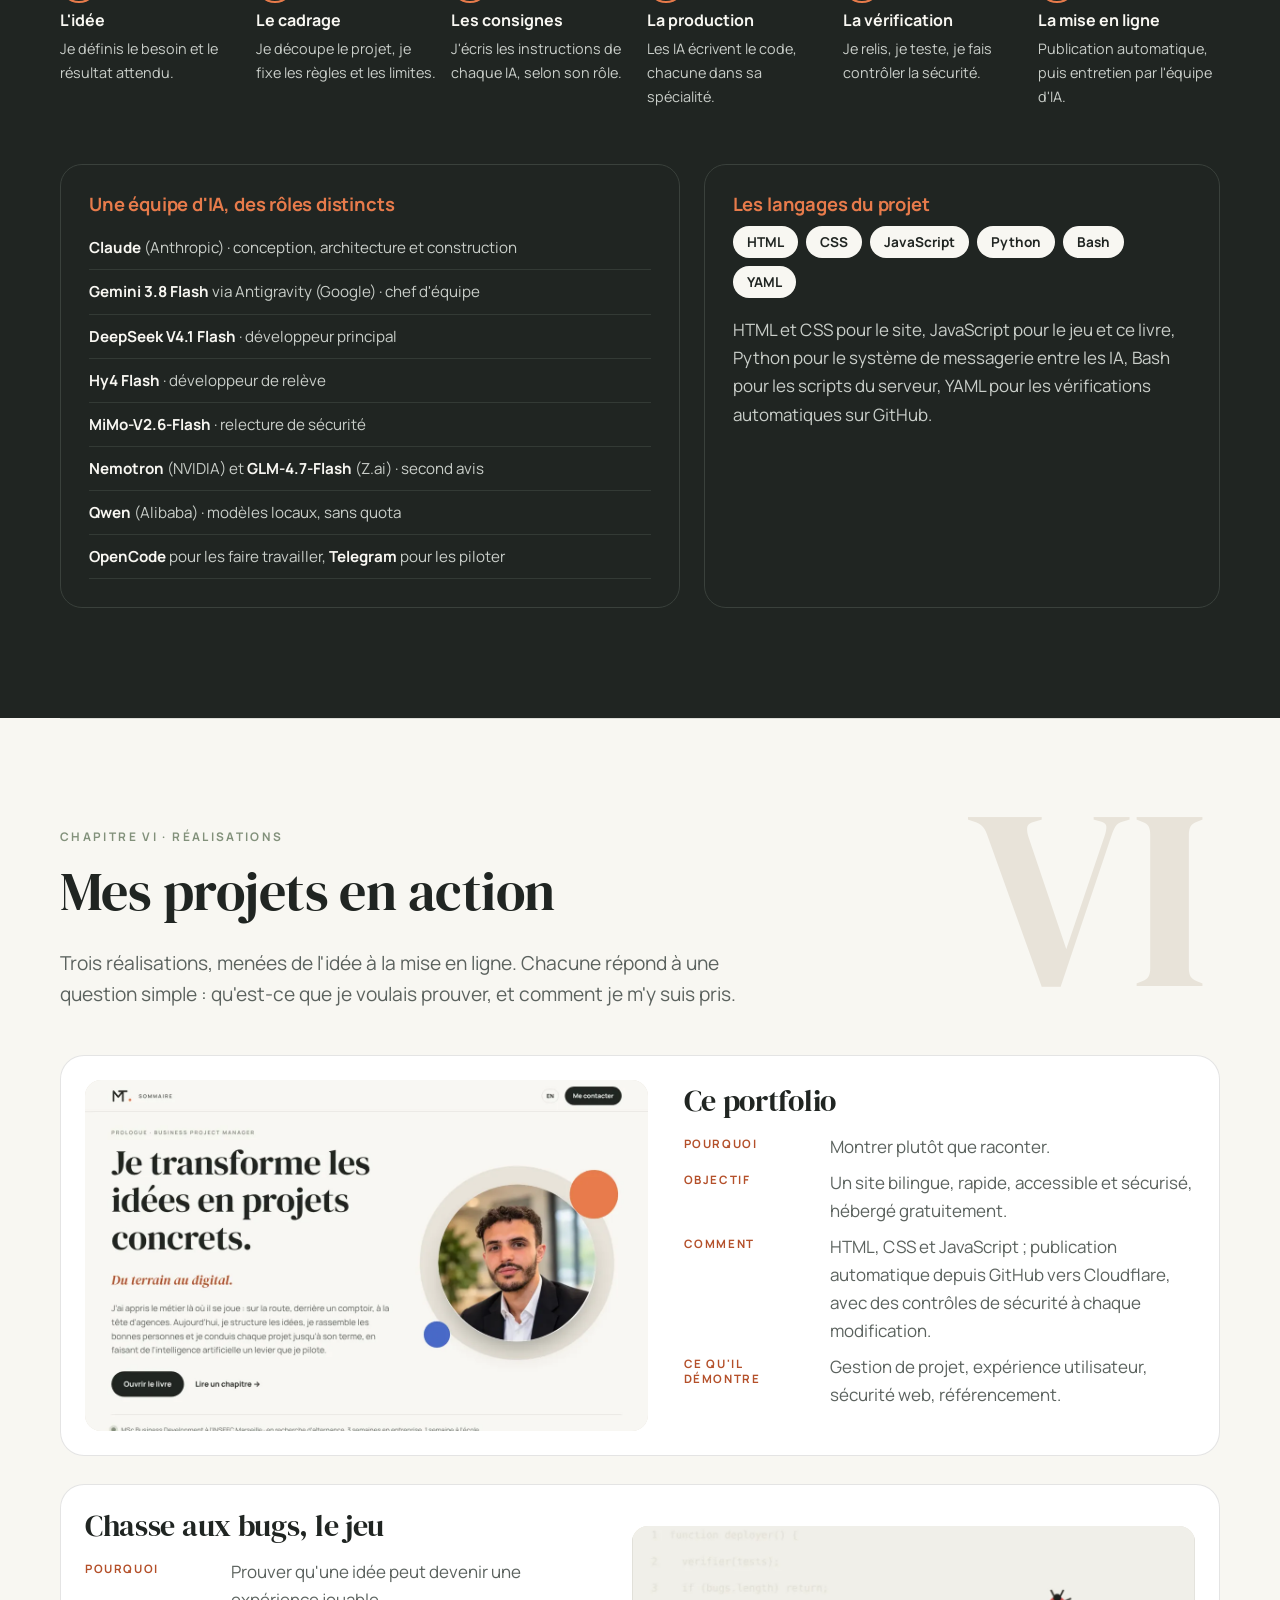
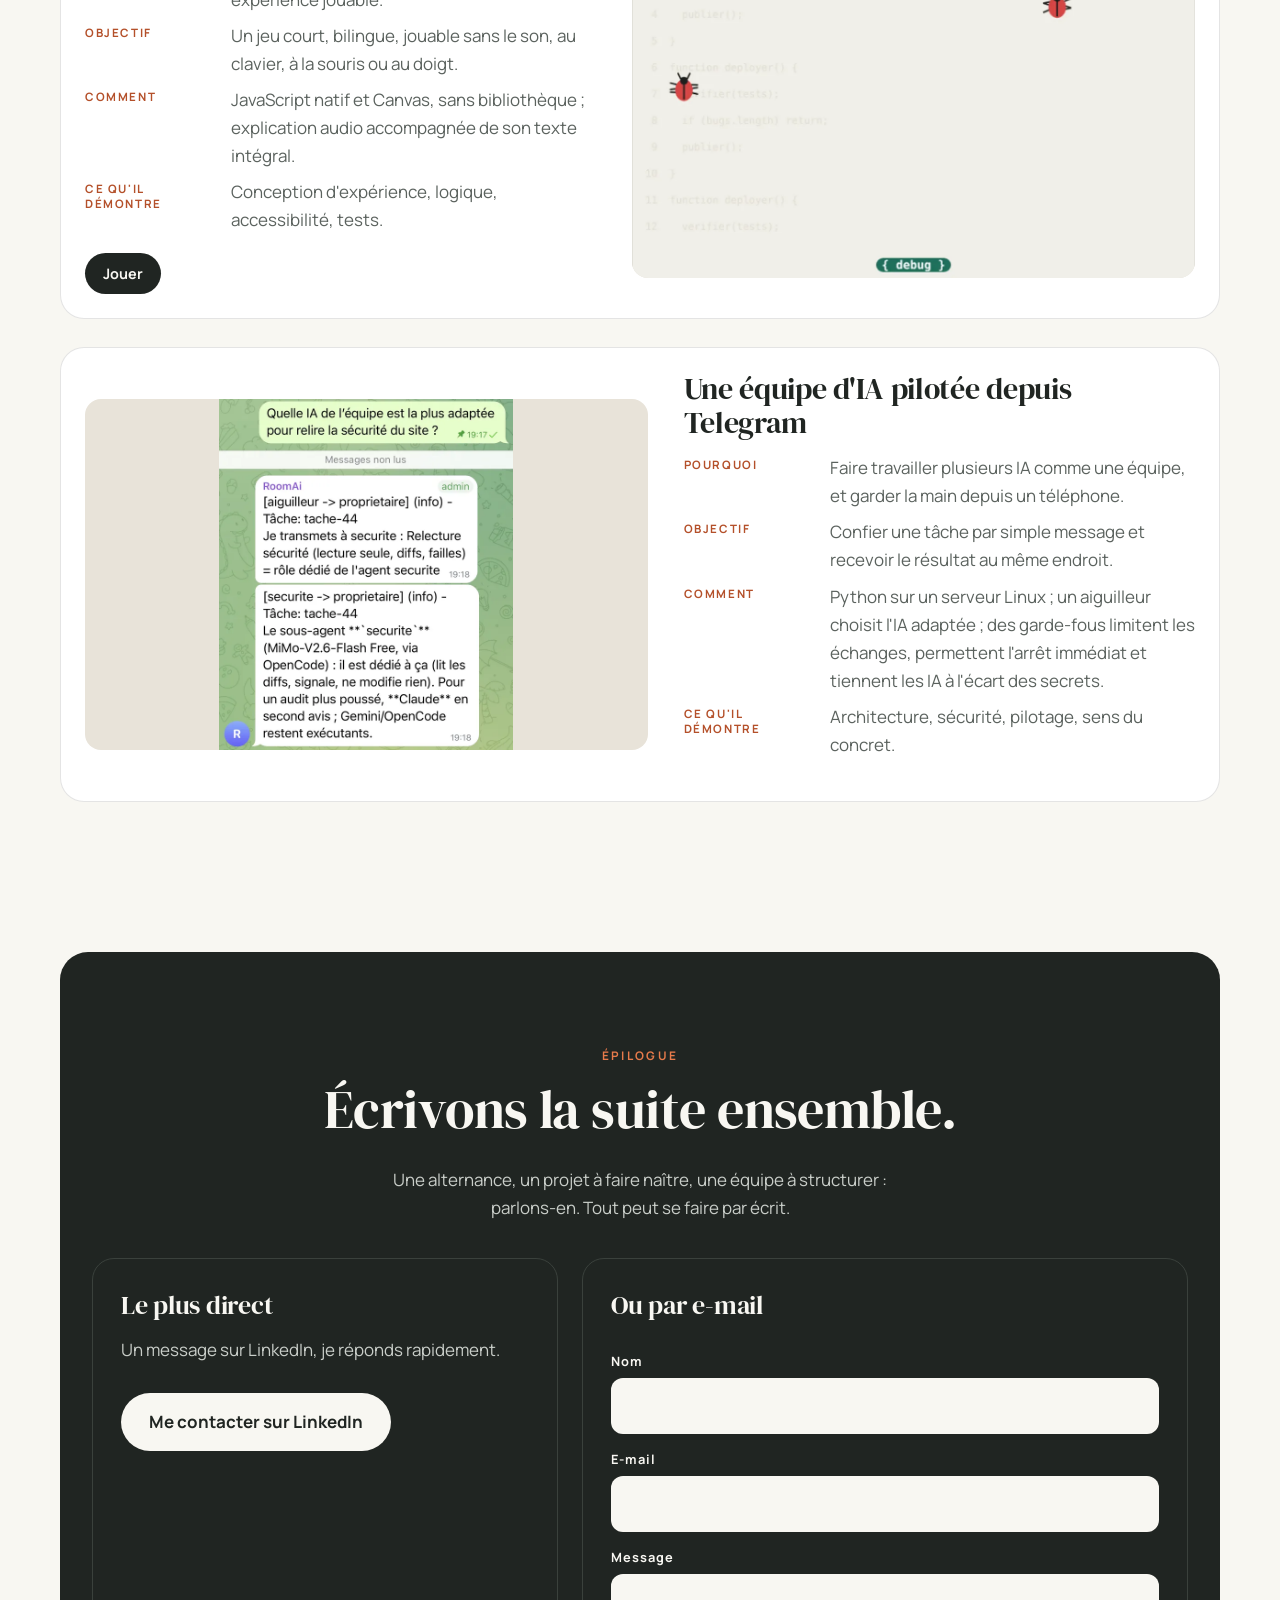
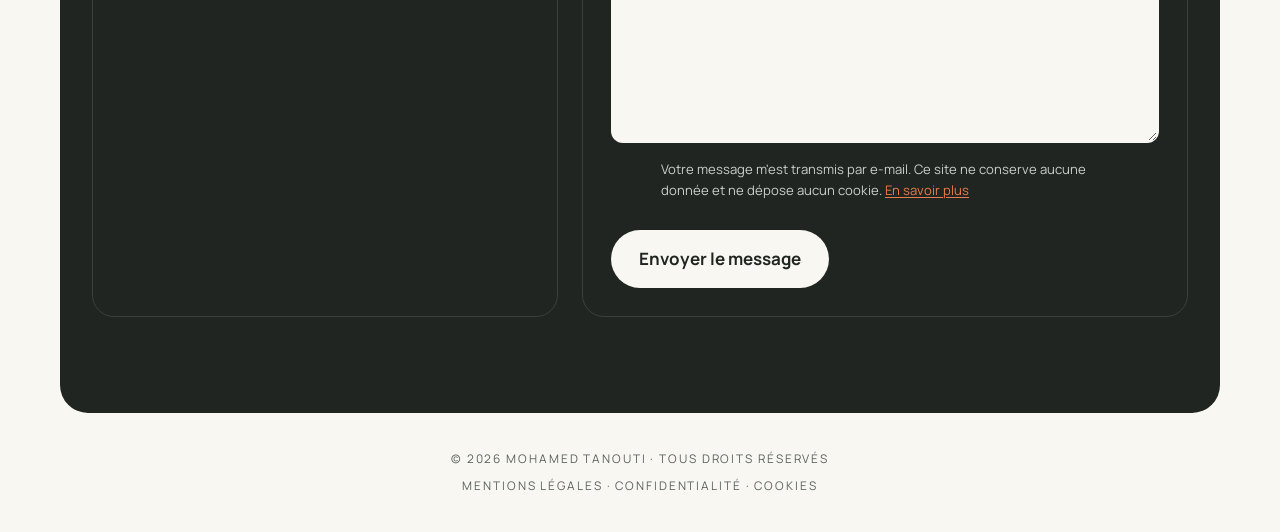
==== commit bf9dfcd2: "Référencement : sitemap, robots.txt, titres et descriptions orientés alternance Co-Authored-By: Clau" ====
--- a/index.html
+++ b/index.html
@@ -3,8 +3,8 @@
 <head>
   <meta charset="utf-8">
   <meta name="viewport" content="width=device-width, initial-scale=1">
-  <title>Mohamed Tanouti — Business Project Manager à Marseille</title>
-  <meta name="description" content="Business Project Manager à Marseille, en recherche d'alternance. De l'idée au résultat : management d'équipes, développement commercial et projets numériques menés jusqu’à la mise en ligne.">
+  <title>Mohamed Tanouti — Alternance business developer, ingénieur d'affaires · Marseille</title>
+  <meta name="description" content="Mohamed Tanouti, Business Project Manager en recherche d'alternance à Marseille : business developer, ingénieur d'affaires, chef de projet, commercial. De l'idée au résultat : management d'équipes, développement commercial, gestion de projets.">
   <link rel="canonical" href="https://les-experiences-de-mohamed-tanouti.pages.dev/">
   <link rel="alternate" hreflang="fr" href="https://les-experiences-de-mohamed-tanouti.pages.dev/">
   <link rel="alternate" hreflang="en" href="https://les-experiences-de-mohamed-tanouti.pages.dev/en/">
@@ -74,7 +74,7 @@
         <span class="forme forme--bleu" data-profondeur="34" aria-hidden="true"></span>
         <img class="portrait" src="/img/portrait-800.webp" srcset="/img/portrait-480.webp 480w, /img/portrait-800.webp 800w" sizes="(max-width: 760px) 70vw, 420px" width="800" height="800" alt="Portrait de Mohamed Tanouti, en veste sombre et chemise blanche" fetchpriority="high">
       </div>
-      <p class="prologue__statut"><span class="pastille" aria-hidden="true"></span>MSc Business Development à l'INSEEC Marseille · en recherche d'alternance, 3 semaines en entreprise, 1 semaine à l'école</p>
+      <p class="prologue__statut"><span class="pastille" aria-hidden="true"></span>MSc Business Development à l'INSEEC Marseille · en recherche d'alternance (business developer, ingénieur d'affaires, gestion de projets, commercial), 3 semaines en entreprise, 1 semaine à l'école</p>
     </section>
 
     <!-- SAVOIR-FAIRE -->
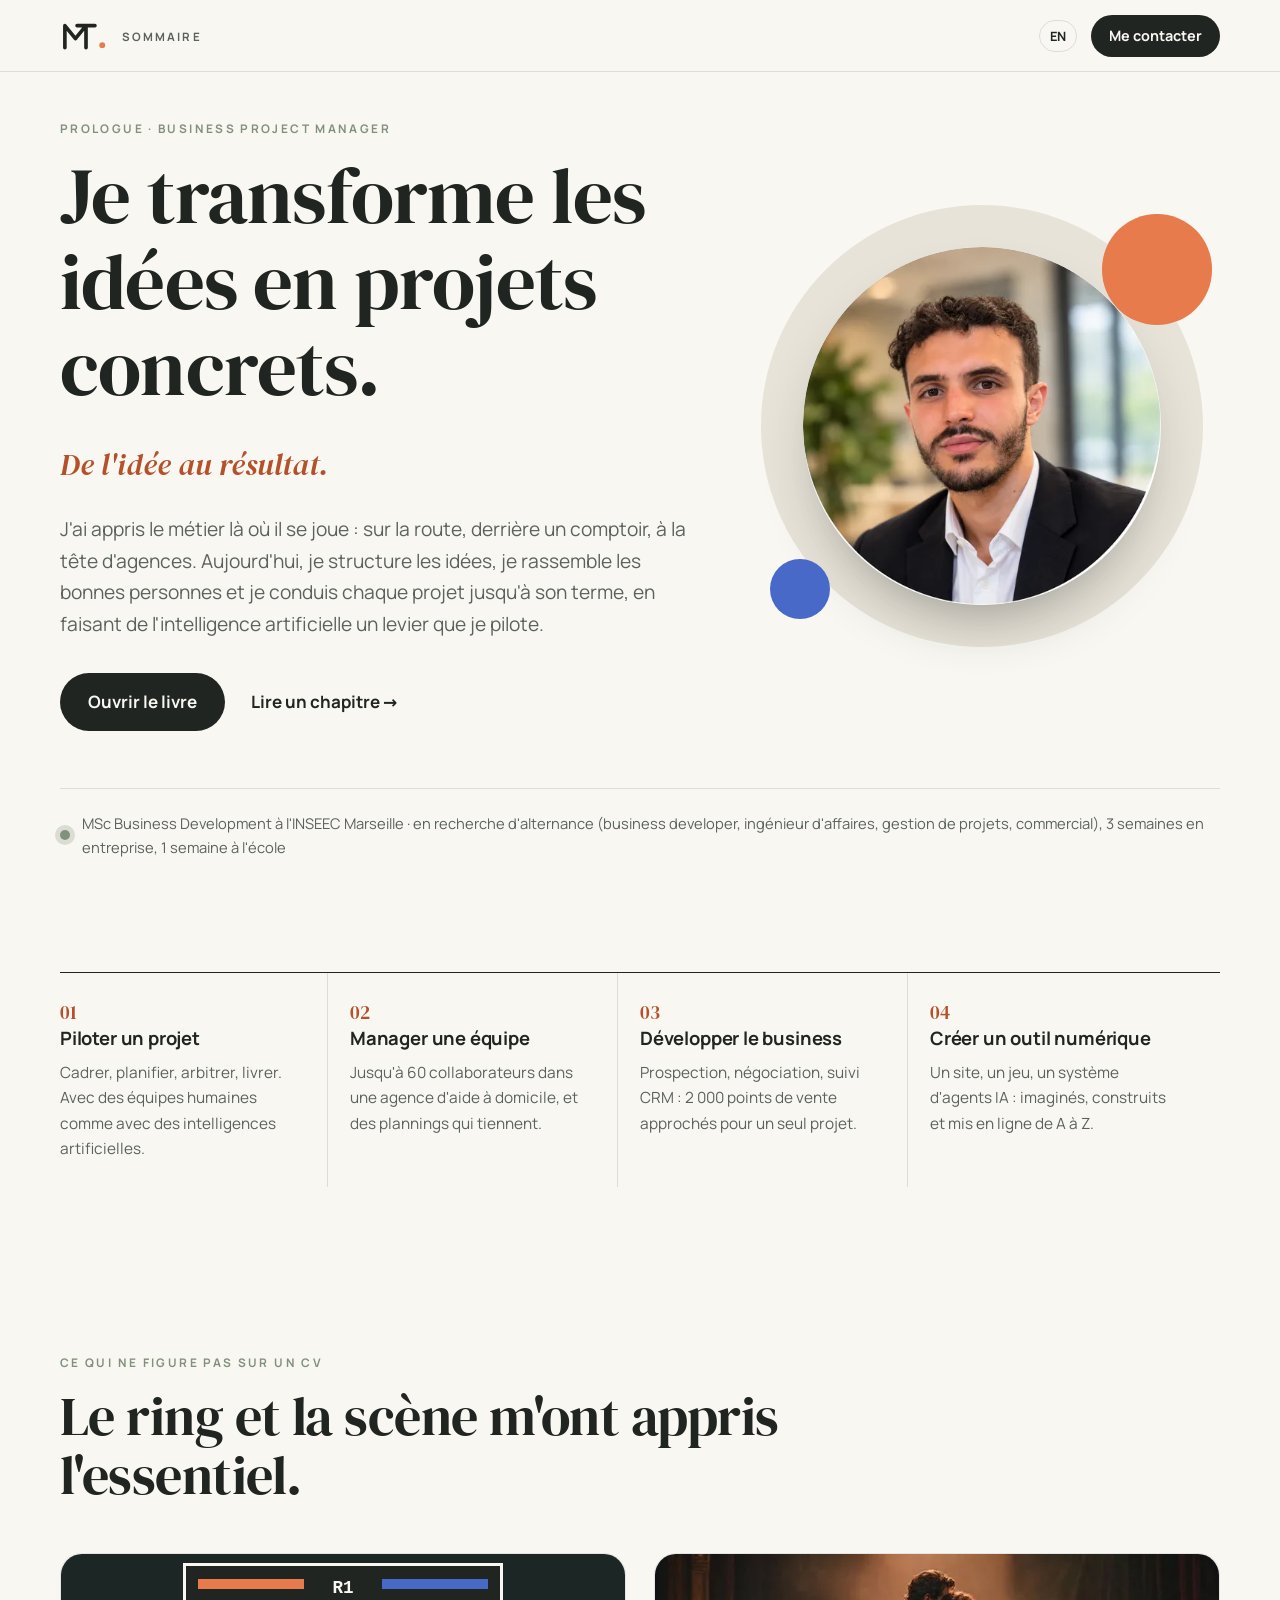
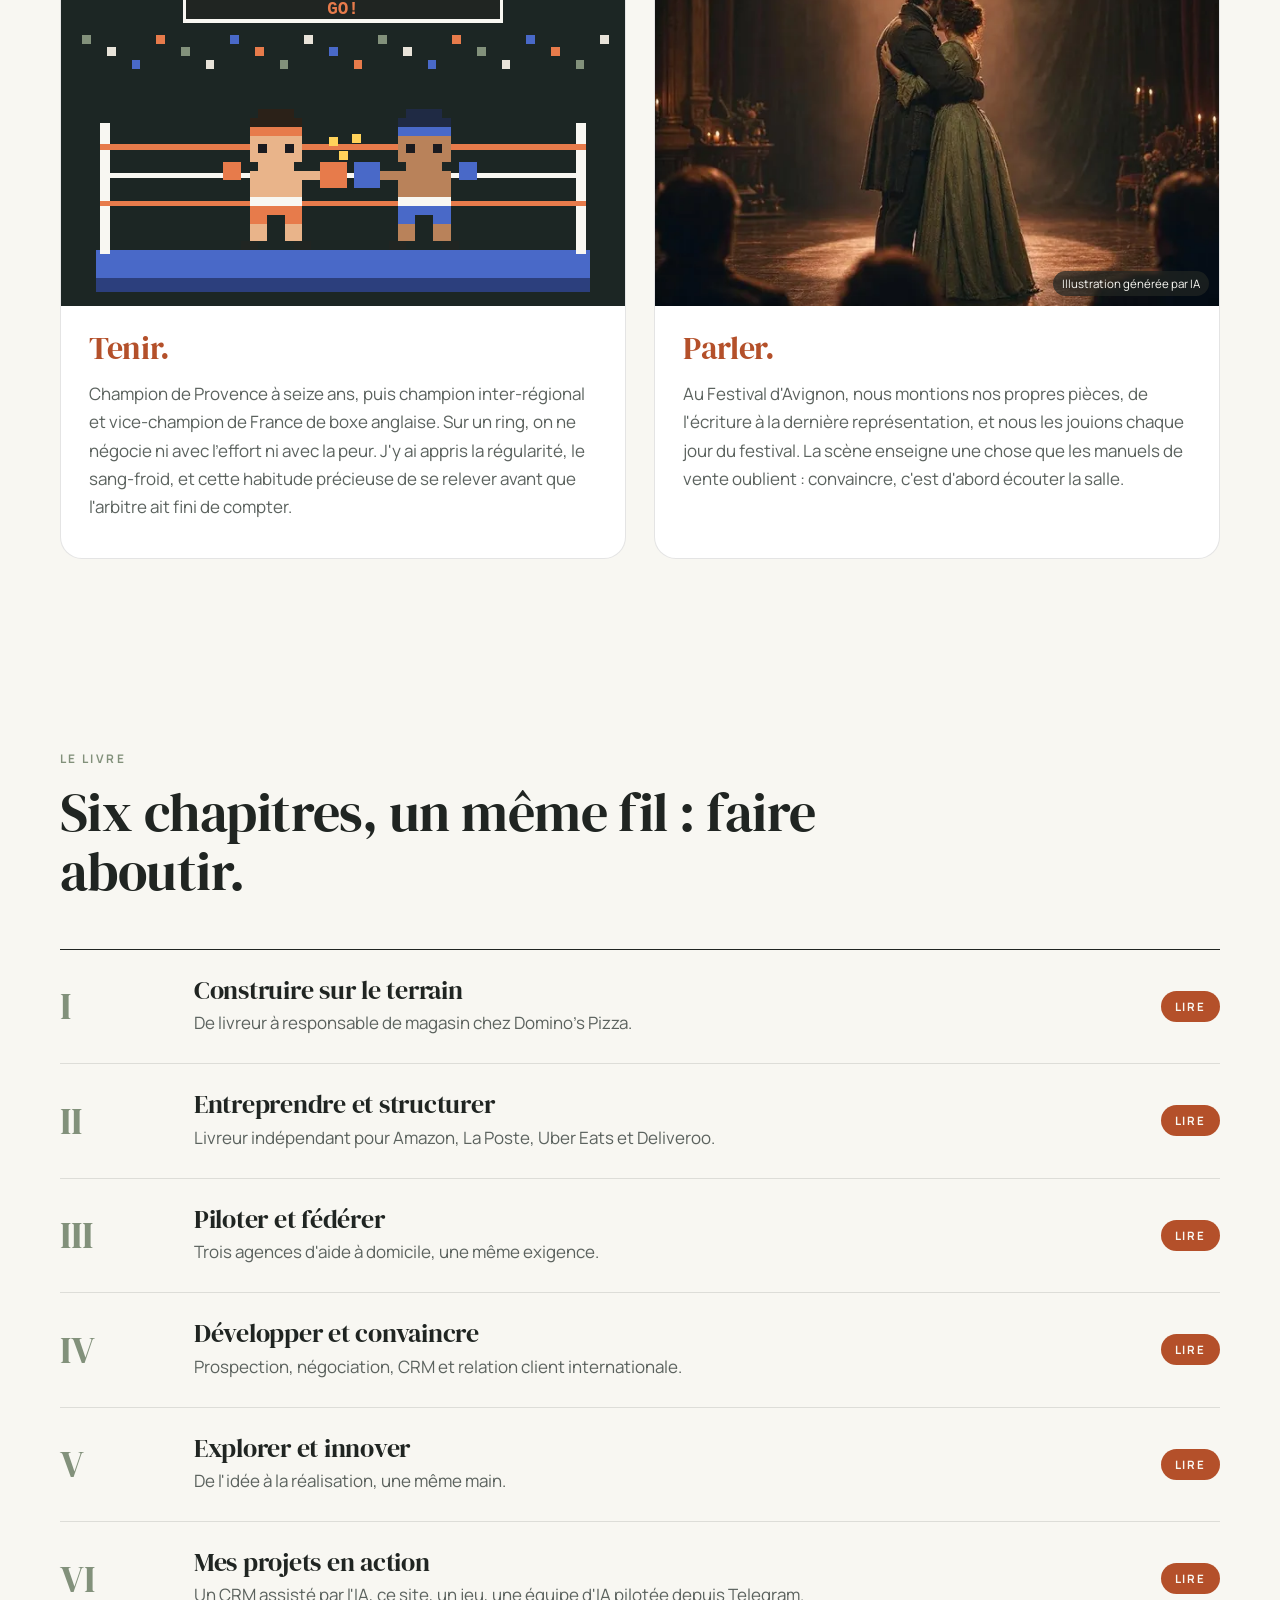
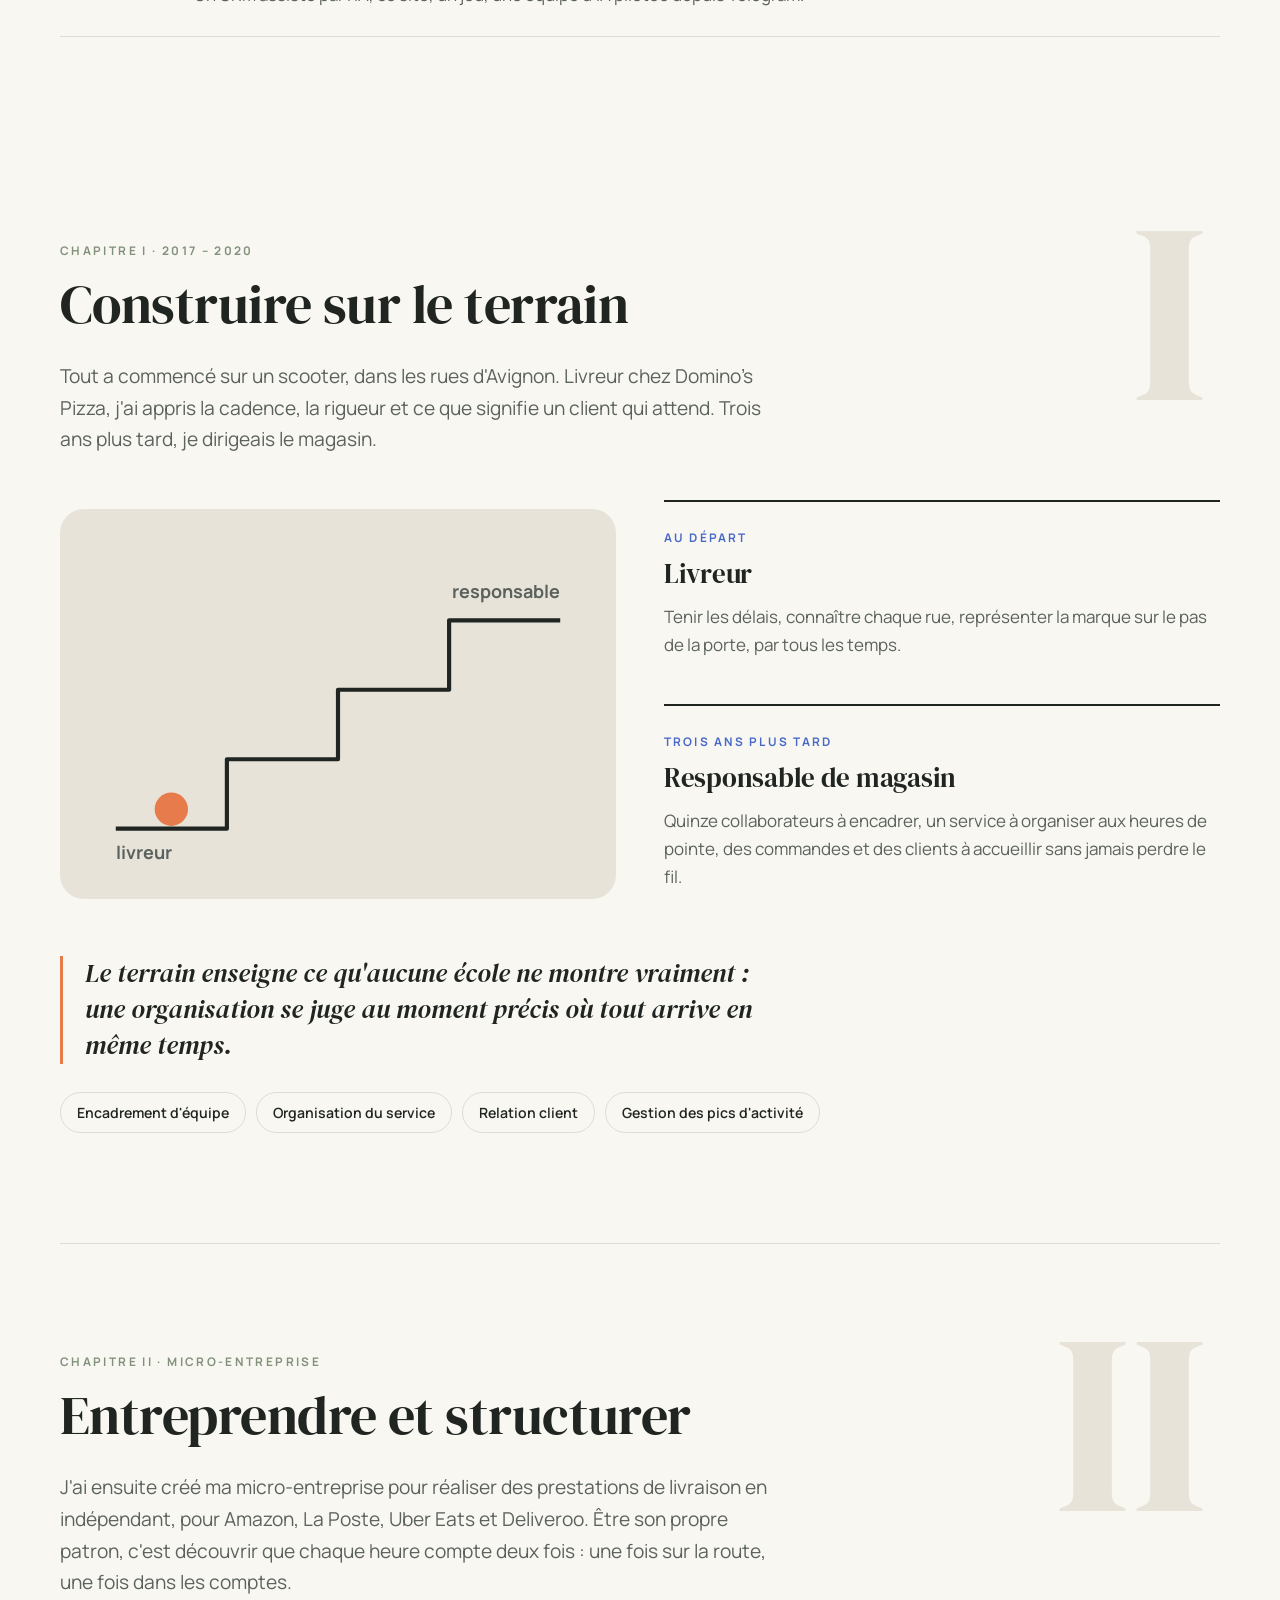
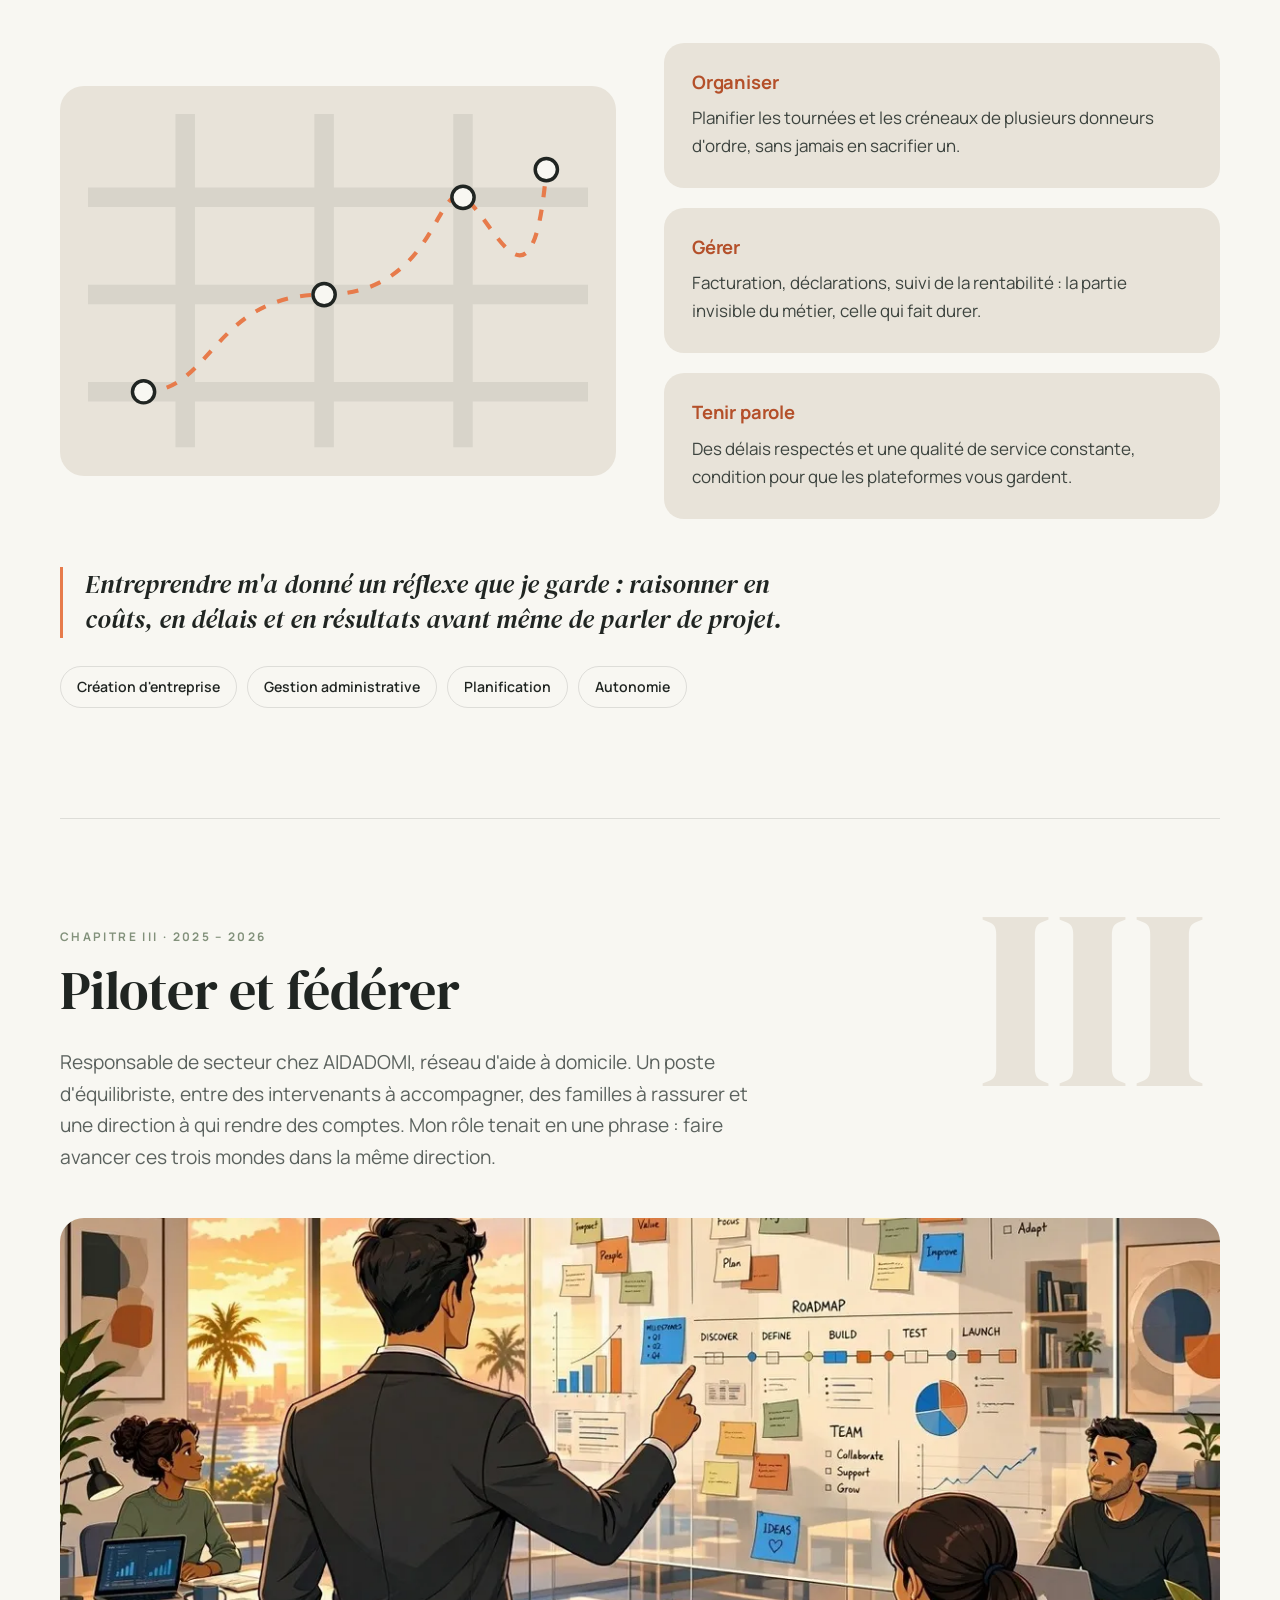
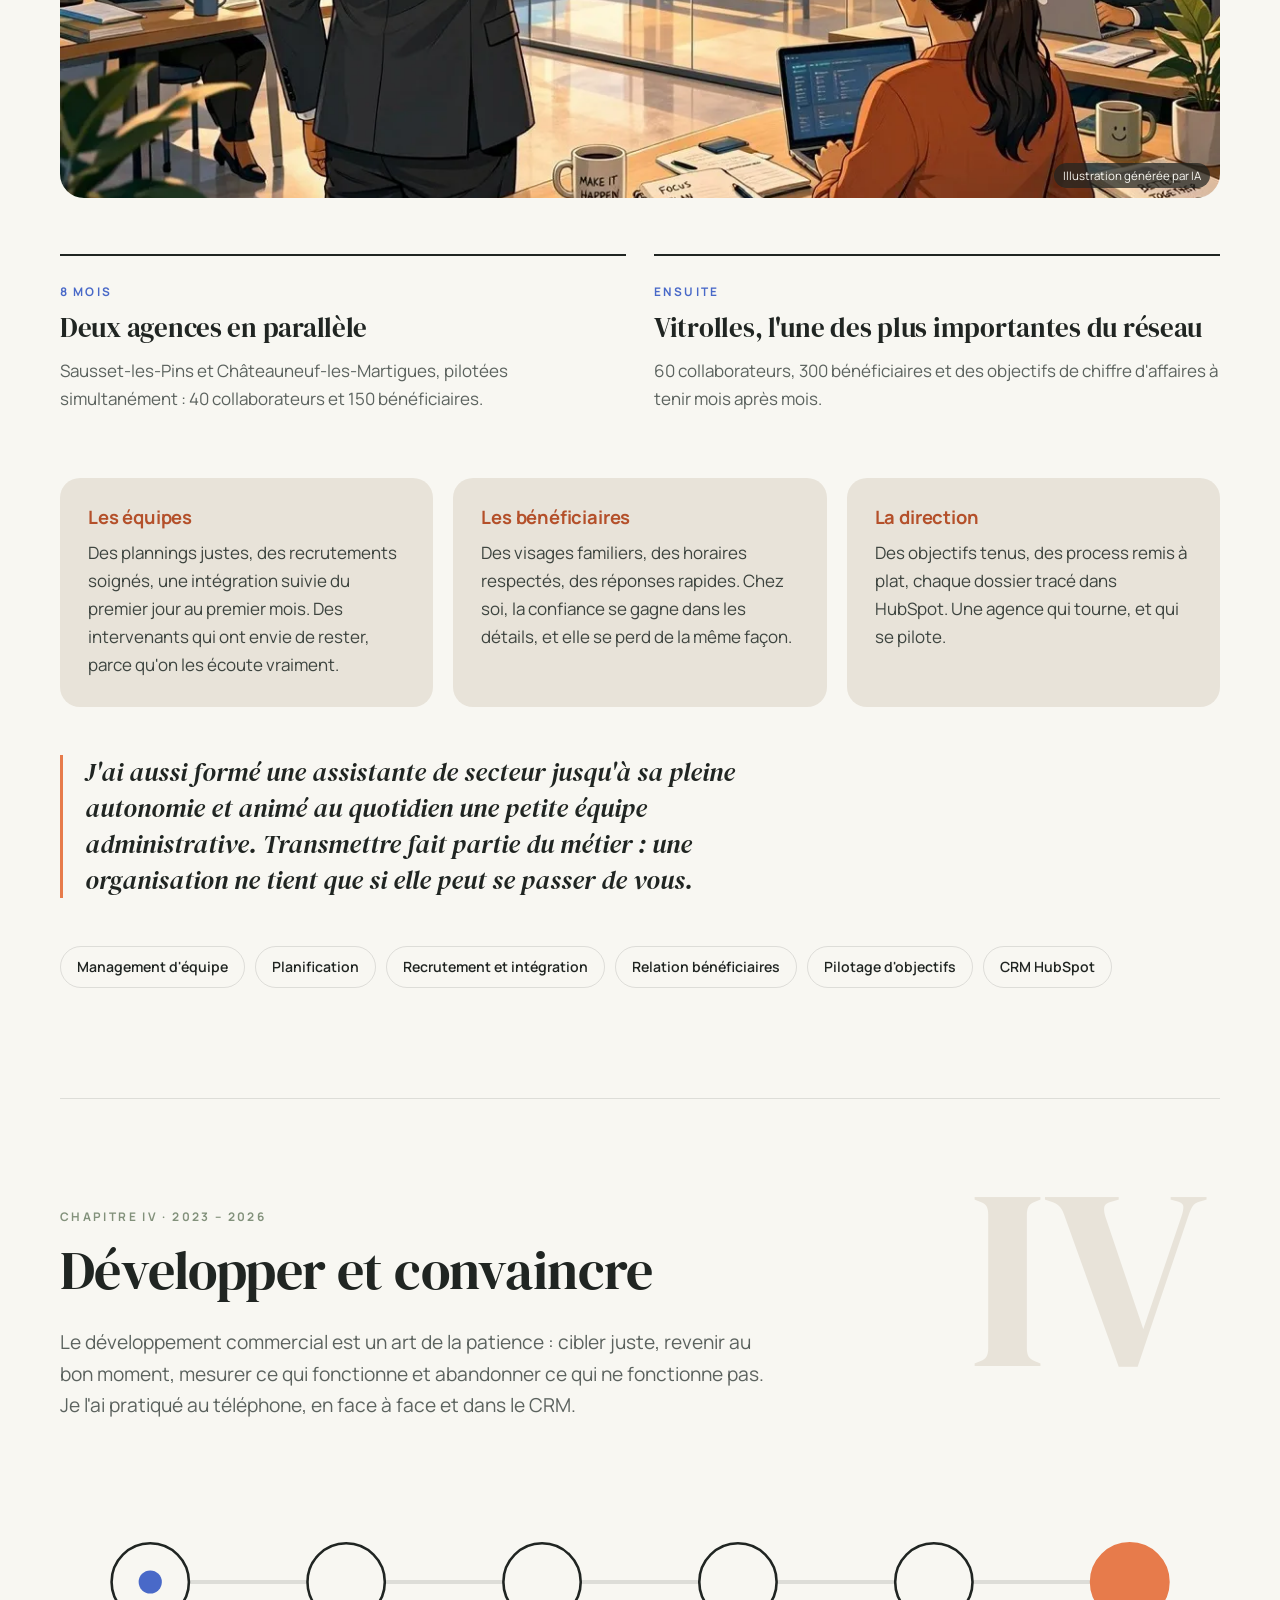
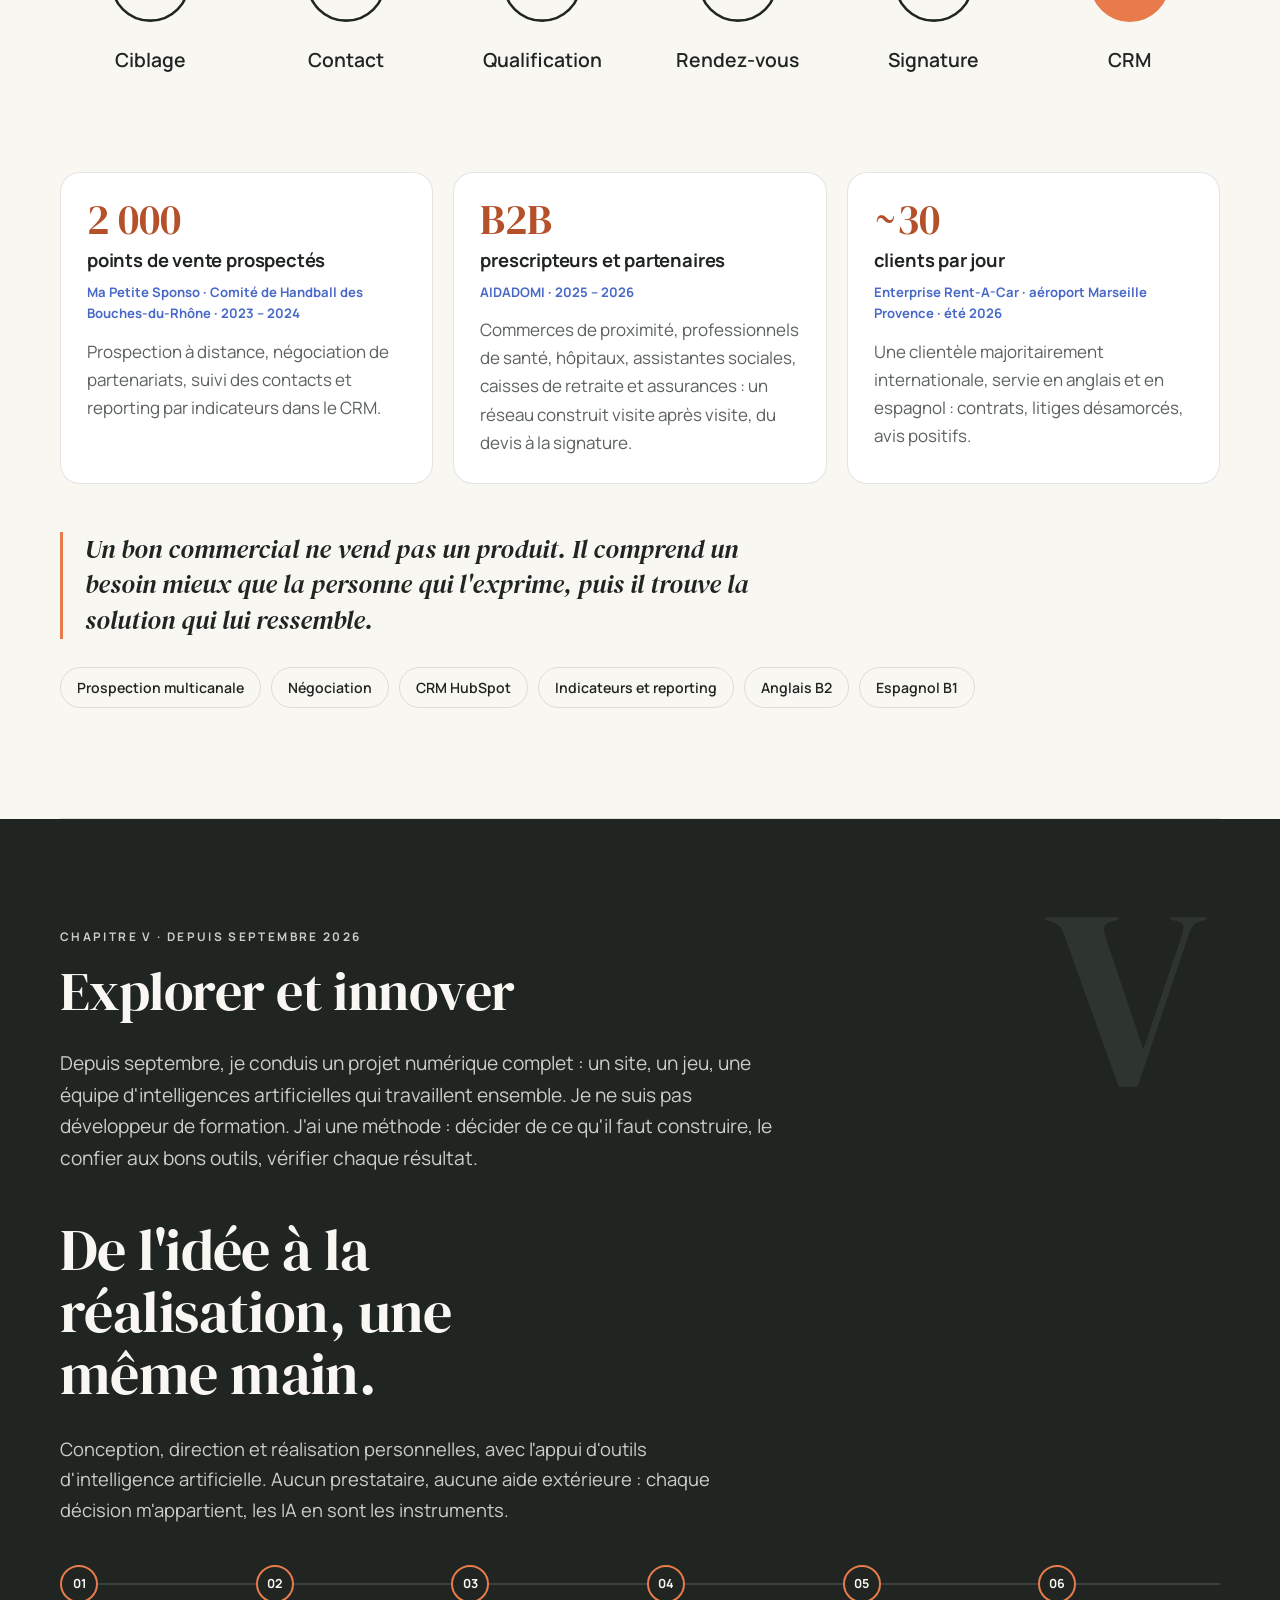
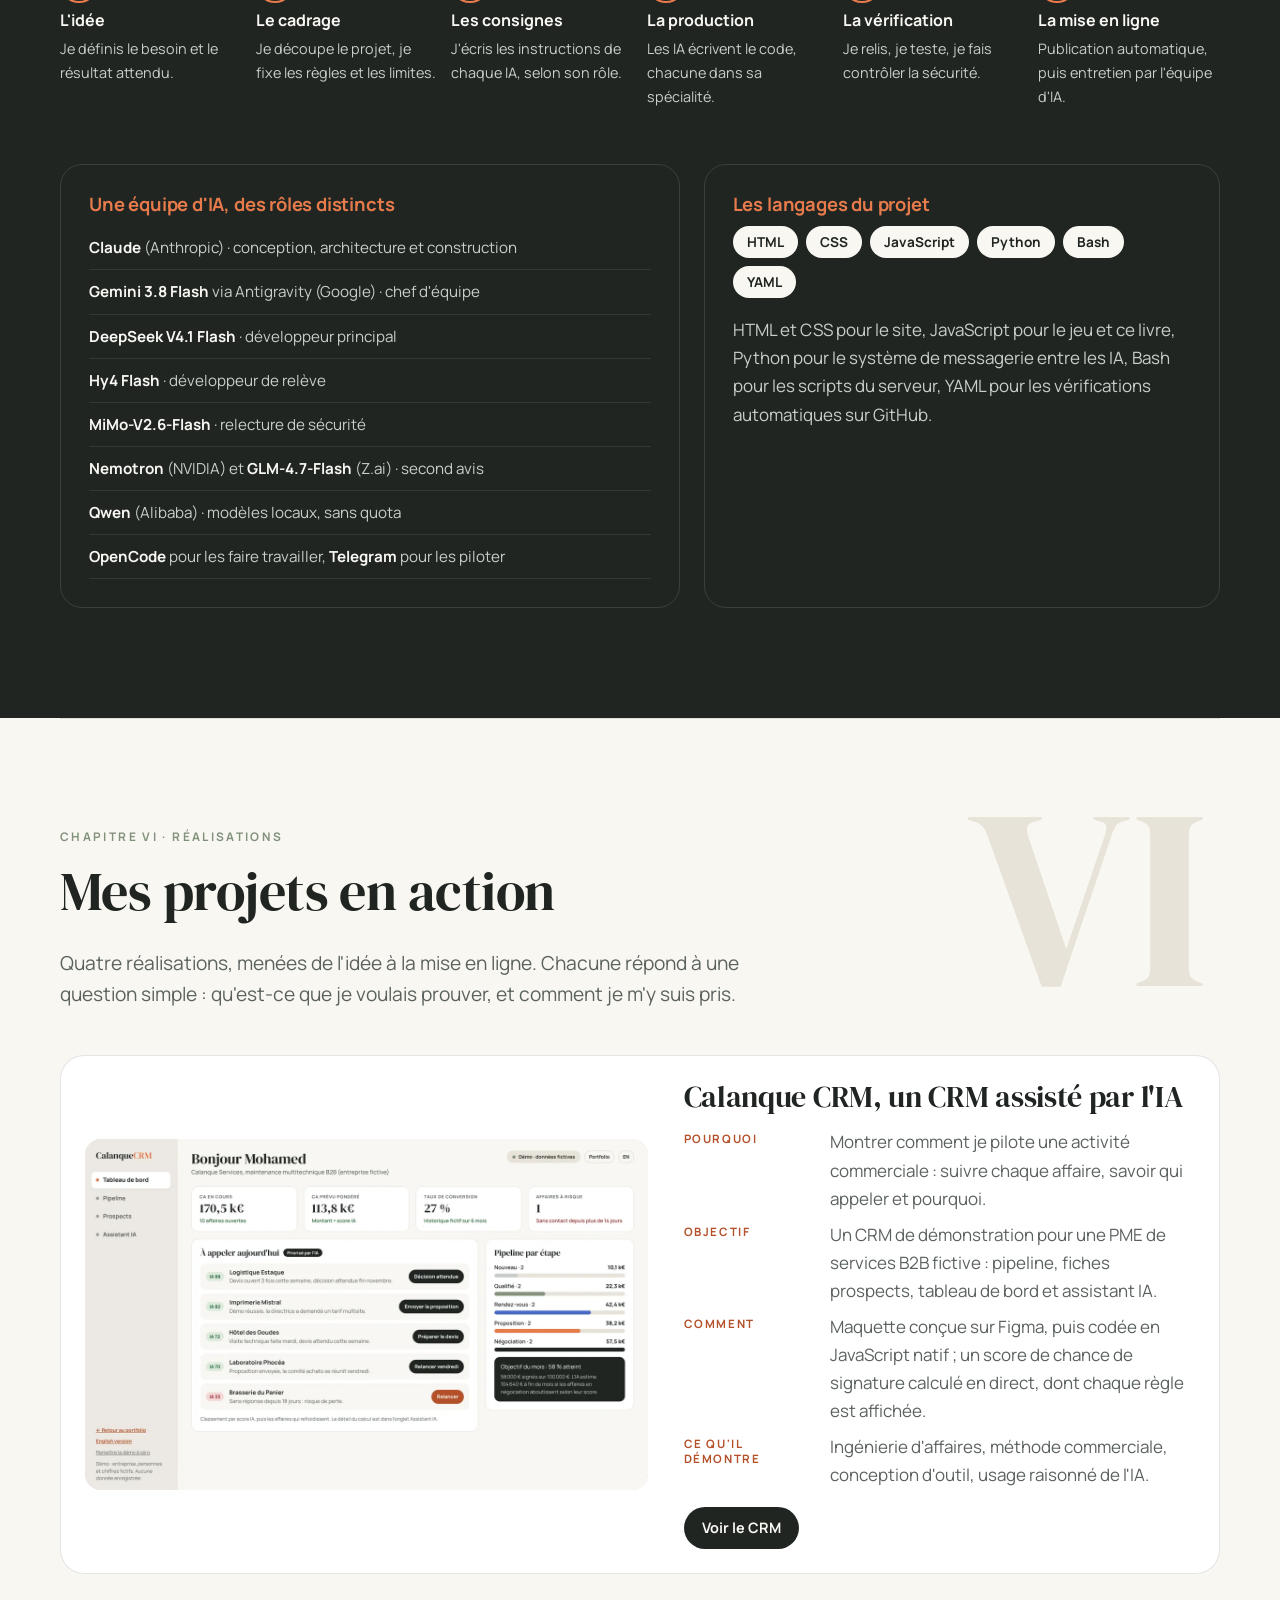
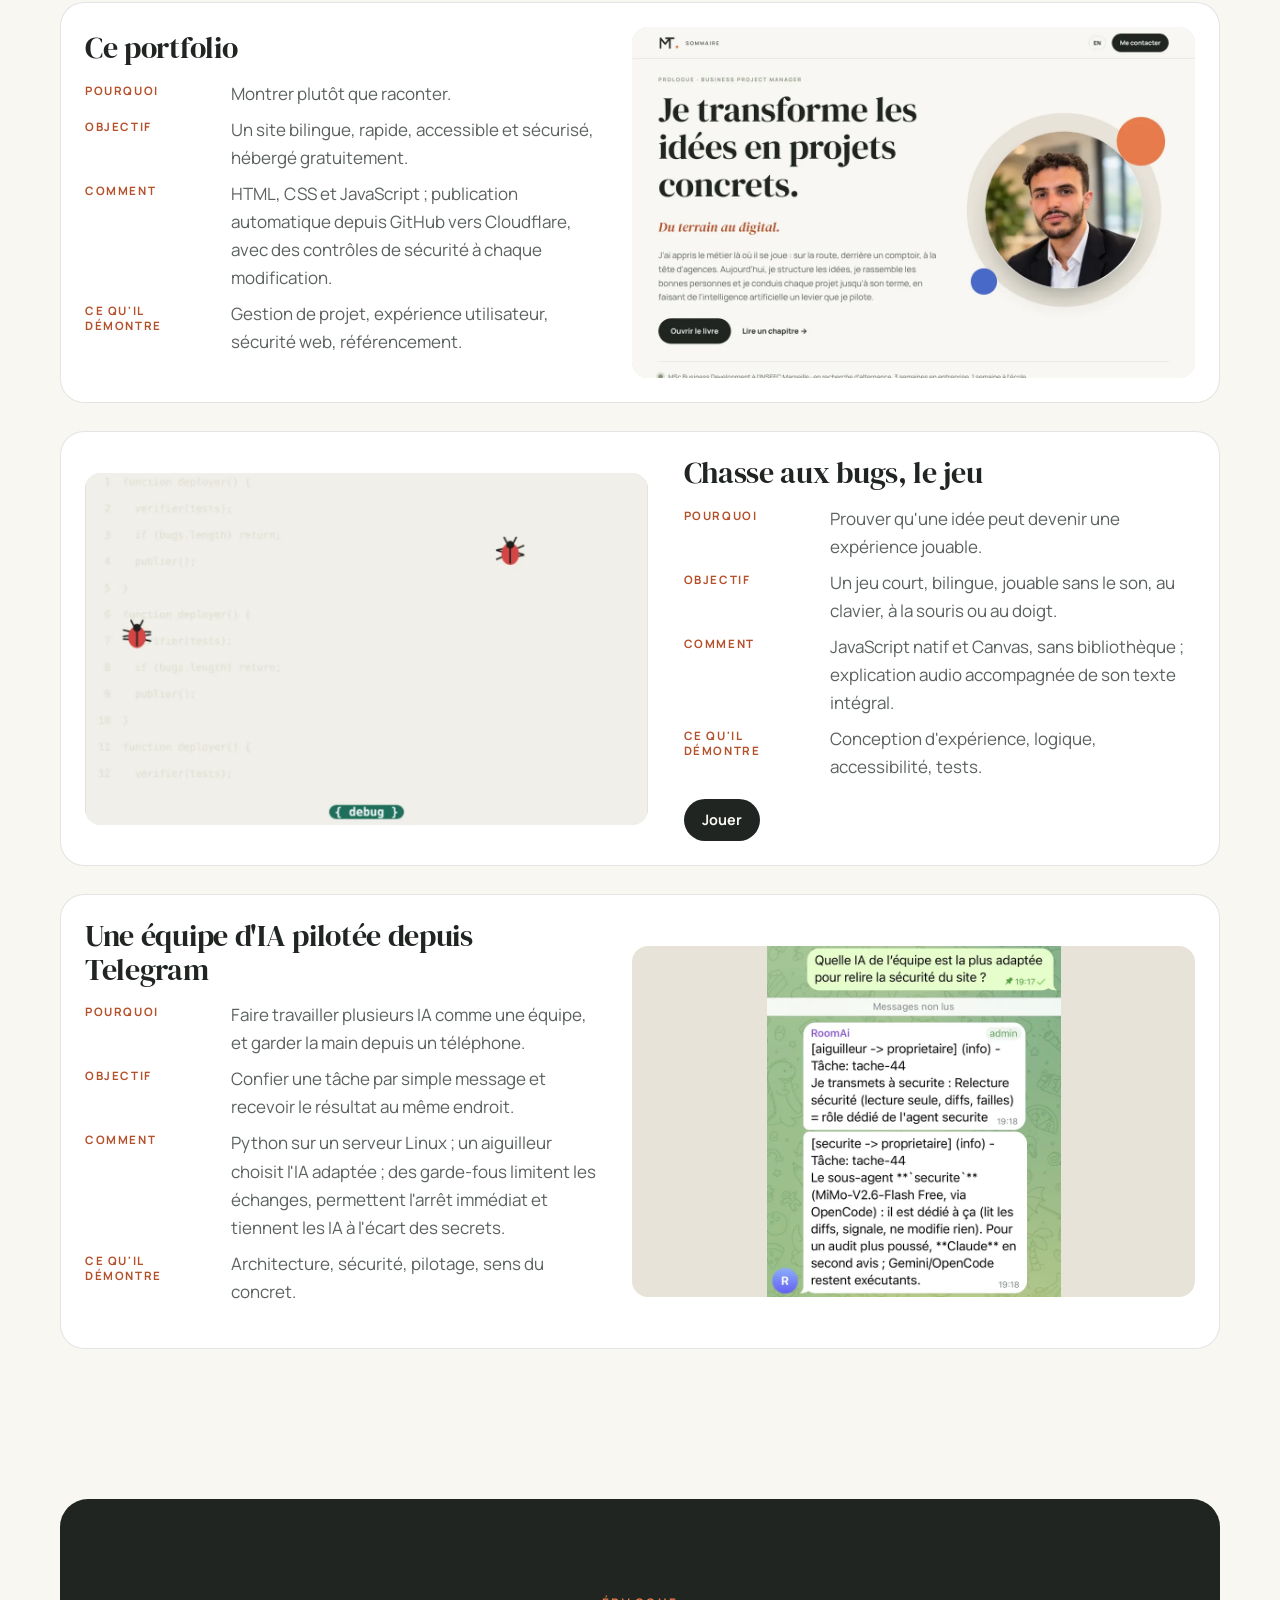
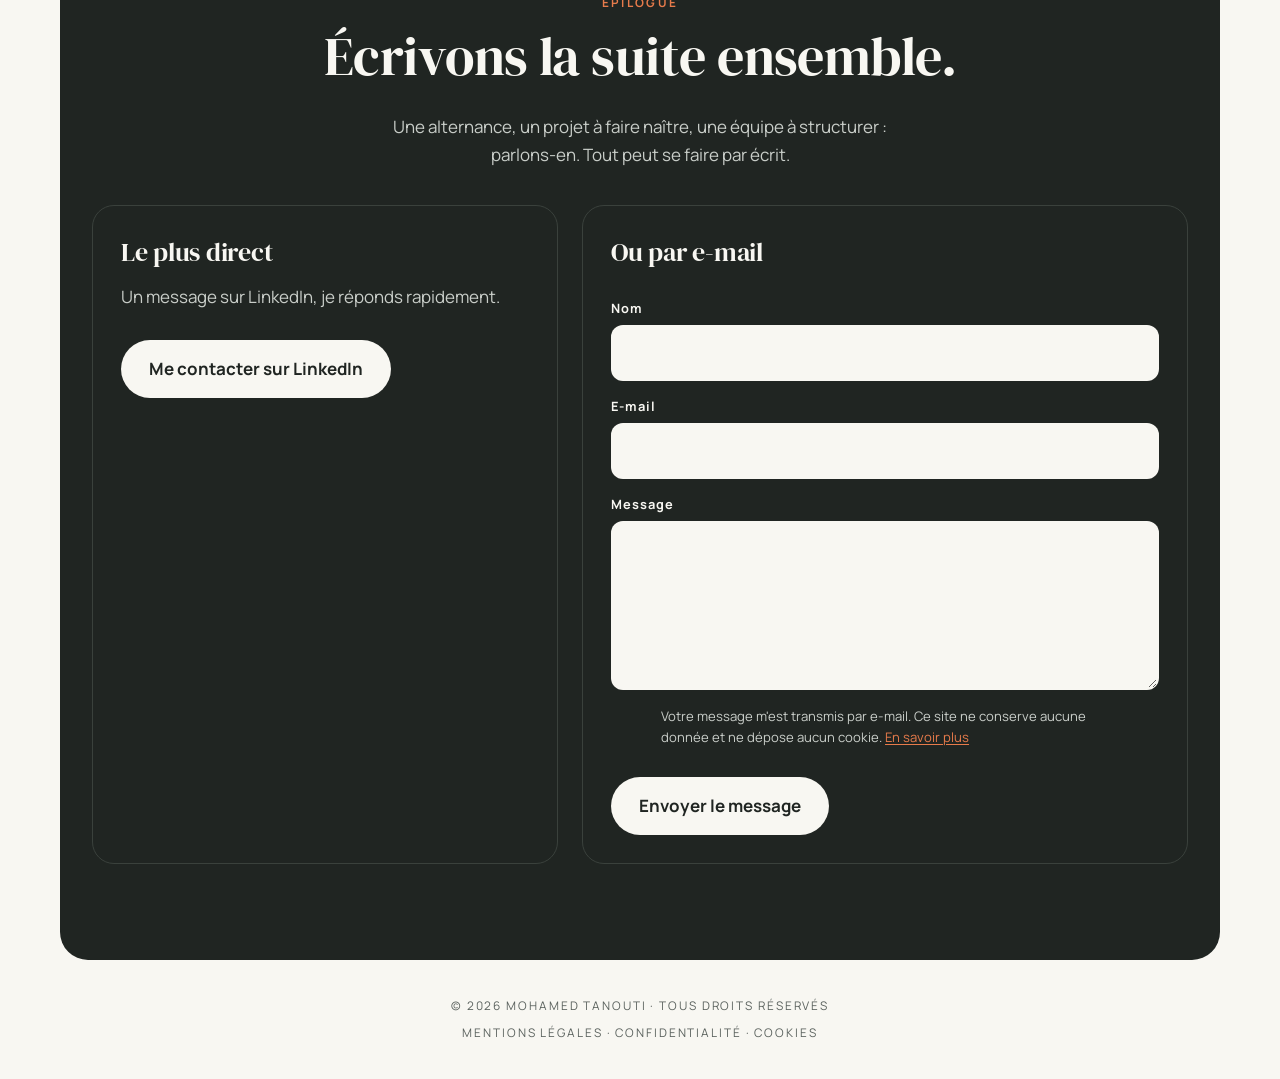
==== commit 1f82cc25: "CRM de démonstration (Calanque CRM) FR/EN, ajouté en premier dans Mes projets en action Co-Authored-" ====
--- a/index.html
+++ b/index.html
@@ -146,7 +146,7 @@
         <li class="chap" data-revele><span class="chap__num">III</span><div><h3><a href="#chapitre-3">Piloter et fédérer</a></h3><p>Trois agences d'aide à domicile, une même exigence.</p></div><span class="chap__etat">Lire</span></li>
         <li class="chap" data-revele><span class="chap__num">IV</span><div><h3><a href="#chapitre-4">Développer et convaincre</a></h3><p>Prospection, négociation, CRM et relation client internationale.</p></div><span class="chap__etat">Lire</span></li>
         <li class="chap" data-revele><span class="chap__num">V</span><div><h3><a href="#chapitre-5">Explorer et innover</a></h3><p>De l'idée à la réalisation, une même main.</p></div><span class="chap__etat">Lire</span></li>
-        <li class="chap" data-revele><span class="chap__num">VI</span><div><h3><a href="#chapitre-6">Mes projets en action</a></h3><p>Ce site, un jeu, une équipe d'IA pilotée depuis Telegram.</p></div><span class="chap__etat">Lire</span></li>
+        <li class="chap" data-revele><span class="chap__num">VI</span><div><h3><a href="#chapitre-6">Mes projets en action</a></h3><p>Un CRM assisté par l'IA, ce site, un jeu, une équipe d'IA pilotée depuis Telegram.</p></div><span class="chap__etat">Lire</span></li>
       </ol>
     </section>
 
@@ -325,9 +325,22 @@
         <span class="chapitre__numero" aria-hidden="true">VI</span>
         <p class="surtitre">Chapitre VI · Réalisations</p>
         <h2 id="titre-chap6">Mes projets en action</h2>
-        <p class="chapo">Trois réalisations, menées de l'idée à la mise en ligne. Chacune répond à une question simple : qu'est-ce que je voulais prouver, et comment je m'y suis pris.</p>
+        <p class="chapo">Quatre réalisations, menées de l'idée à la mise en ligne. Chacune répond à une question simple : qu'est-ce que je voulais prouver, et comment je m'y suis pris.</p>
       </header>
       <div class="projets">
+        <article class="projet" data-revele>
+          <figure class="projet__visuel"><img src="/img/capture-crm.webp" width="1200" height="750" alt="Capture d'écran du tableau de bord de Calanque CRM : indicateurs, affaires à appeler classées par l'IA, pipeline par étape" loading="lazy"></figure>
+          <div class="projet__texte">
+            <h3>Calanque CRM, un CRM assisté par l'IA</h3>
+            <dl>
+              <dt>Pourquoi</dt><dd>Montrer comment je pilote une activité commerciale : suivre chaque affaire, savoir qui appeler et pourquoi.</dd>
+              <dt>Objectif</dt><dd>Un CRM de démonstration pour une PME de services B2B fictive : pipeline, fiches prospects, tableau de bord et assistant IA.</dd>
+              <dt>Comment</dt><dd>Maquette conçue sur Figma, puis codée en JavaScript natif ; un score de chance de signature calculé en direct, dont chaque règle est affichée.</dd>
+              <dt>Ce qu'il démontre</dt><dd>Ingénierie d'affaires, méthode commerciale, conception d'outil, usage raisonné de l'IA.</dd>
+            </dl>
+            <a class="bouton bouton--petit" href="/crm/">Voir le CRM</a>
+          </div>
+        </article>
         <article class="projet" data-revele>
           <figure class="projet__visuel"><img src="/img/capture-site.webp" width="1200" height="750" alt="Capture d'écran de la page d'accueil de ce portfolio" loading="lazy"></figure>
           <div class="projet__texte">
